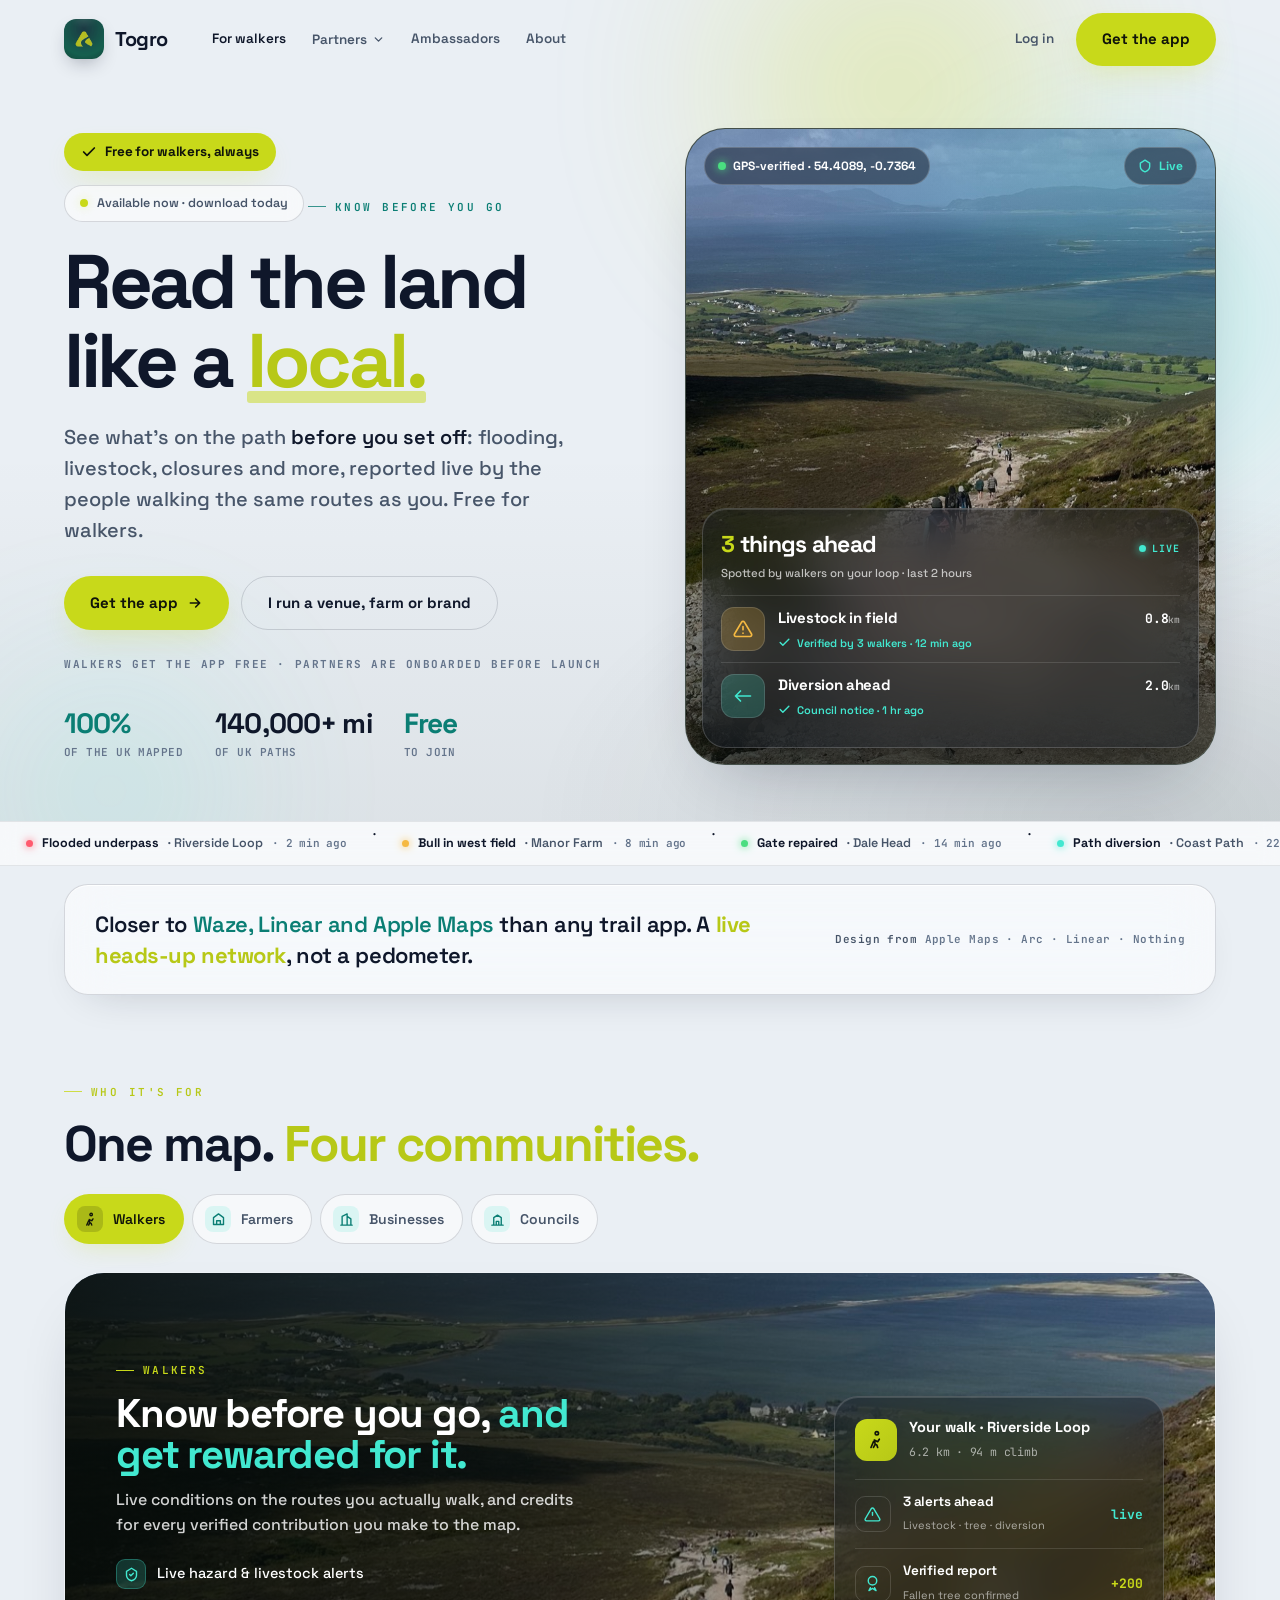
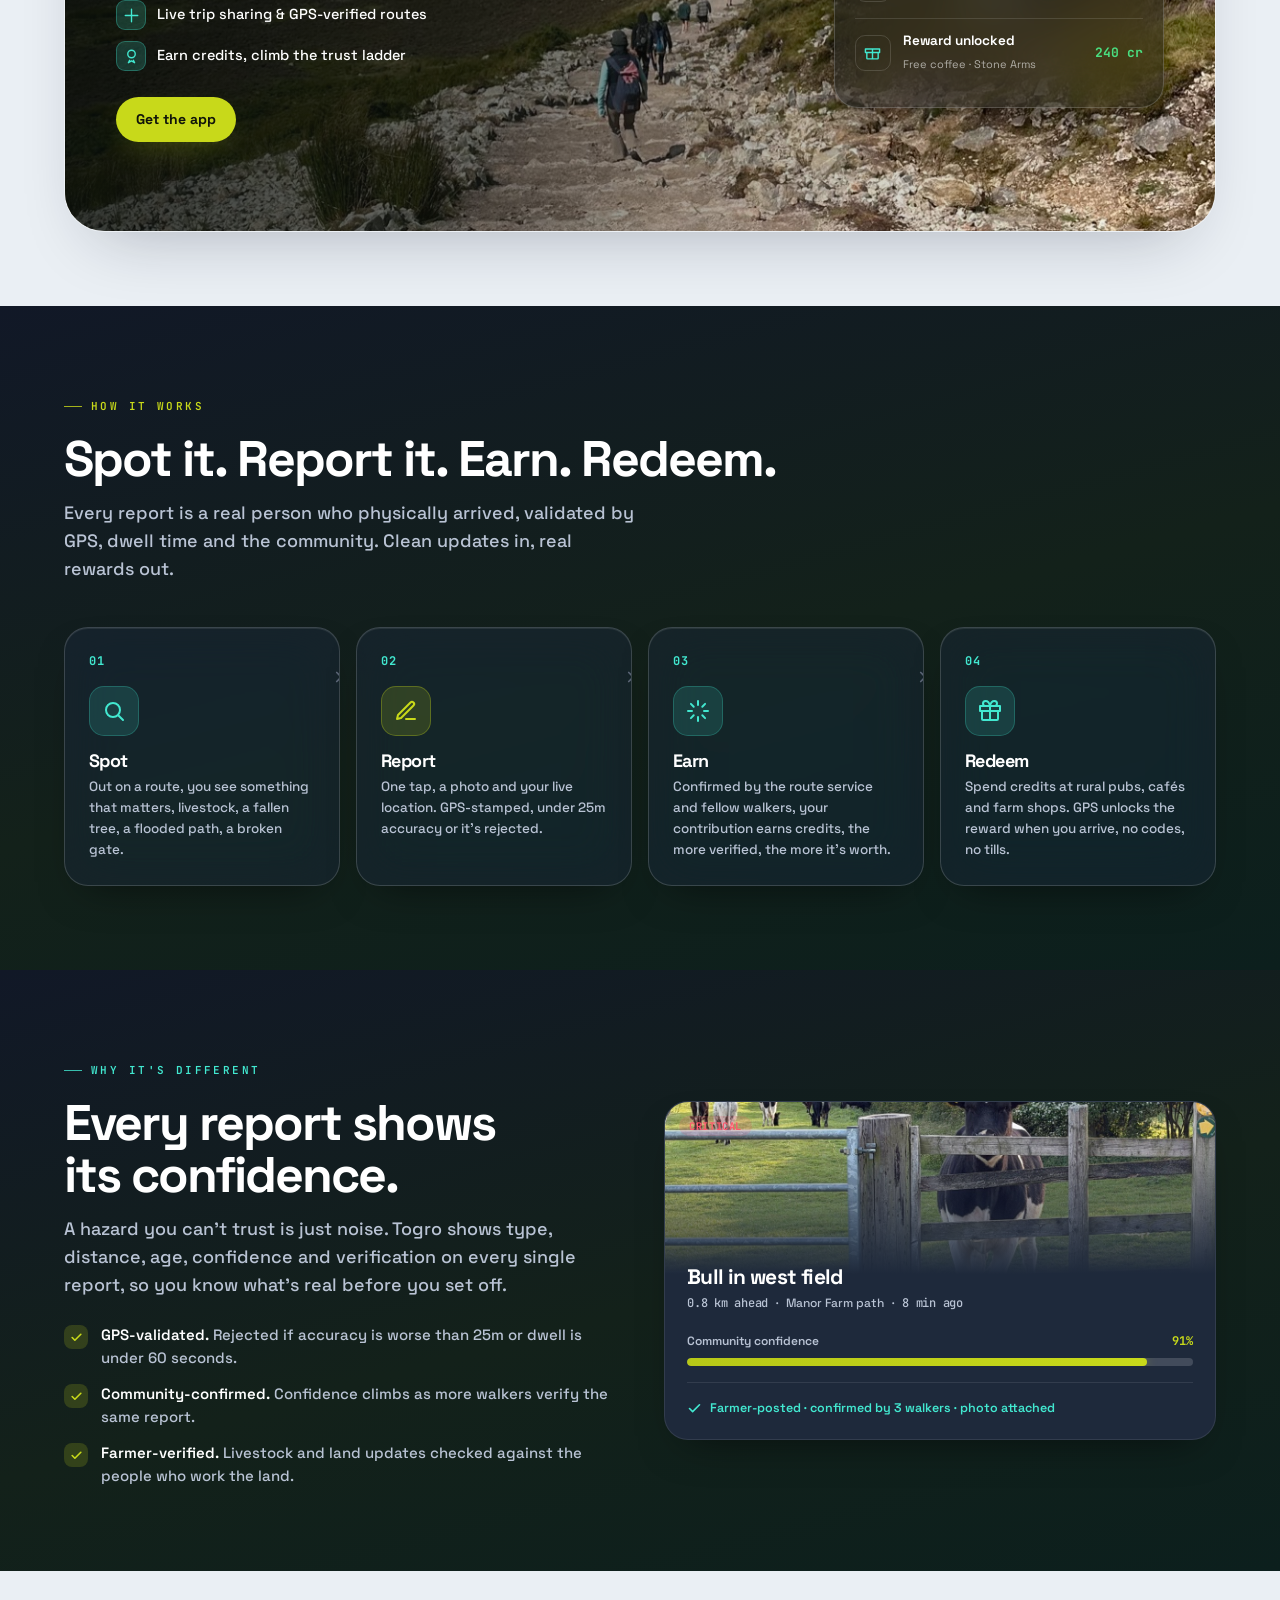
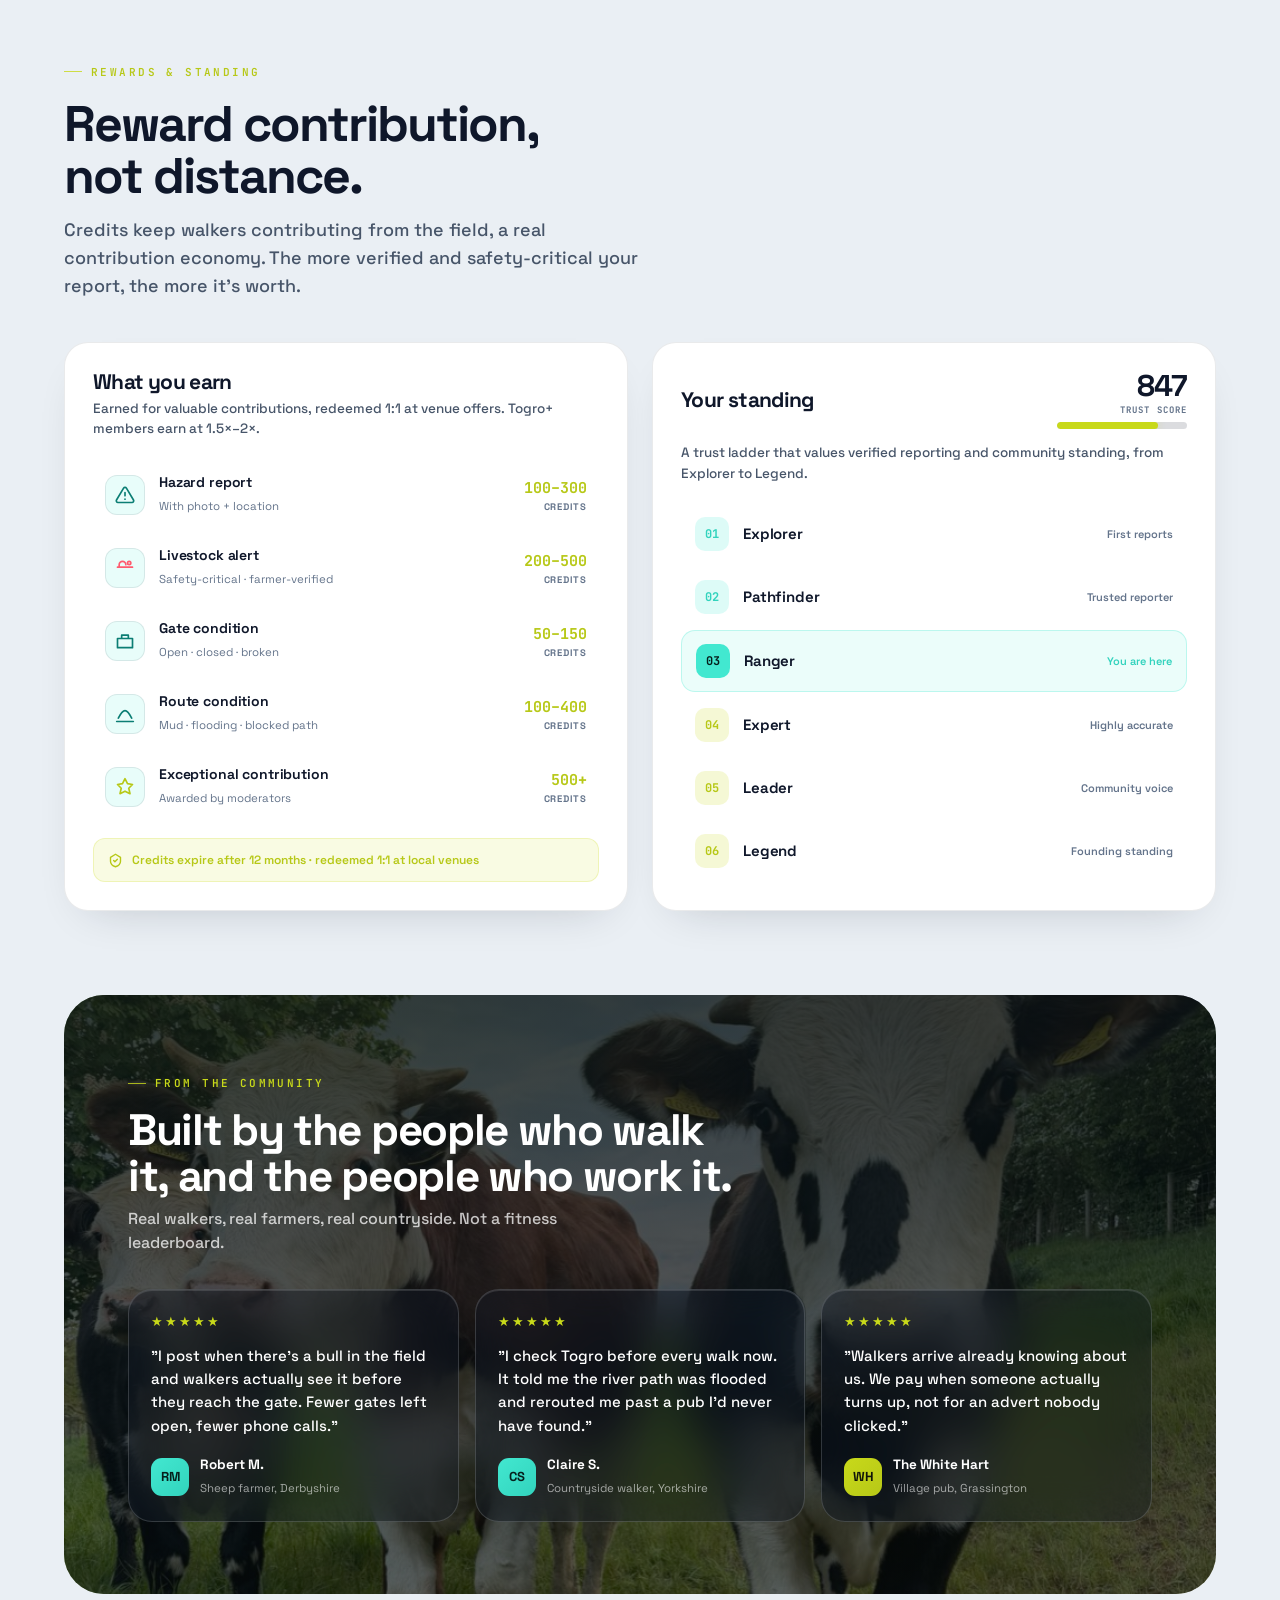
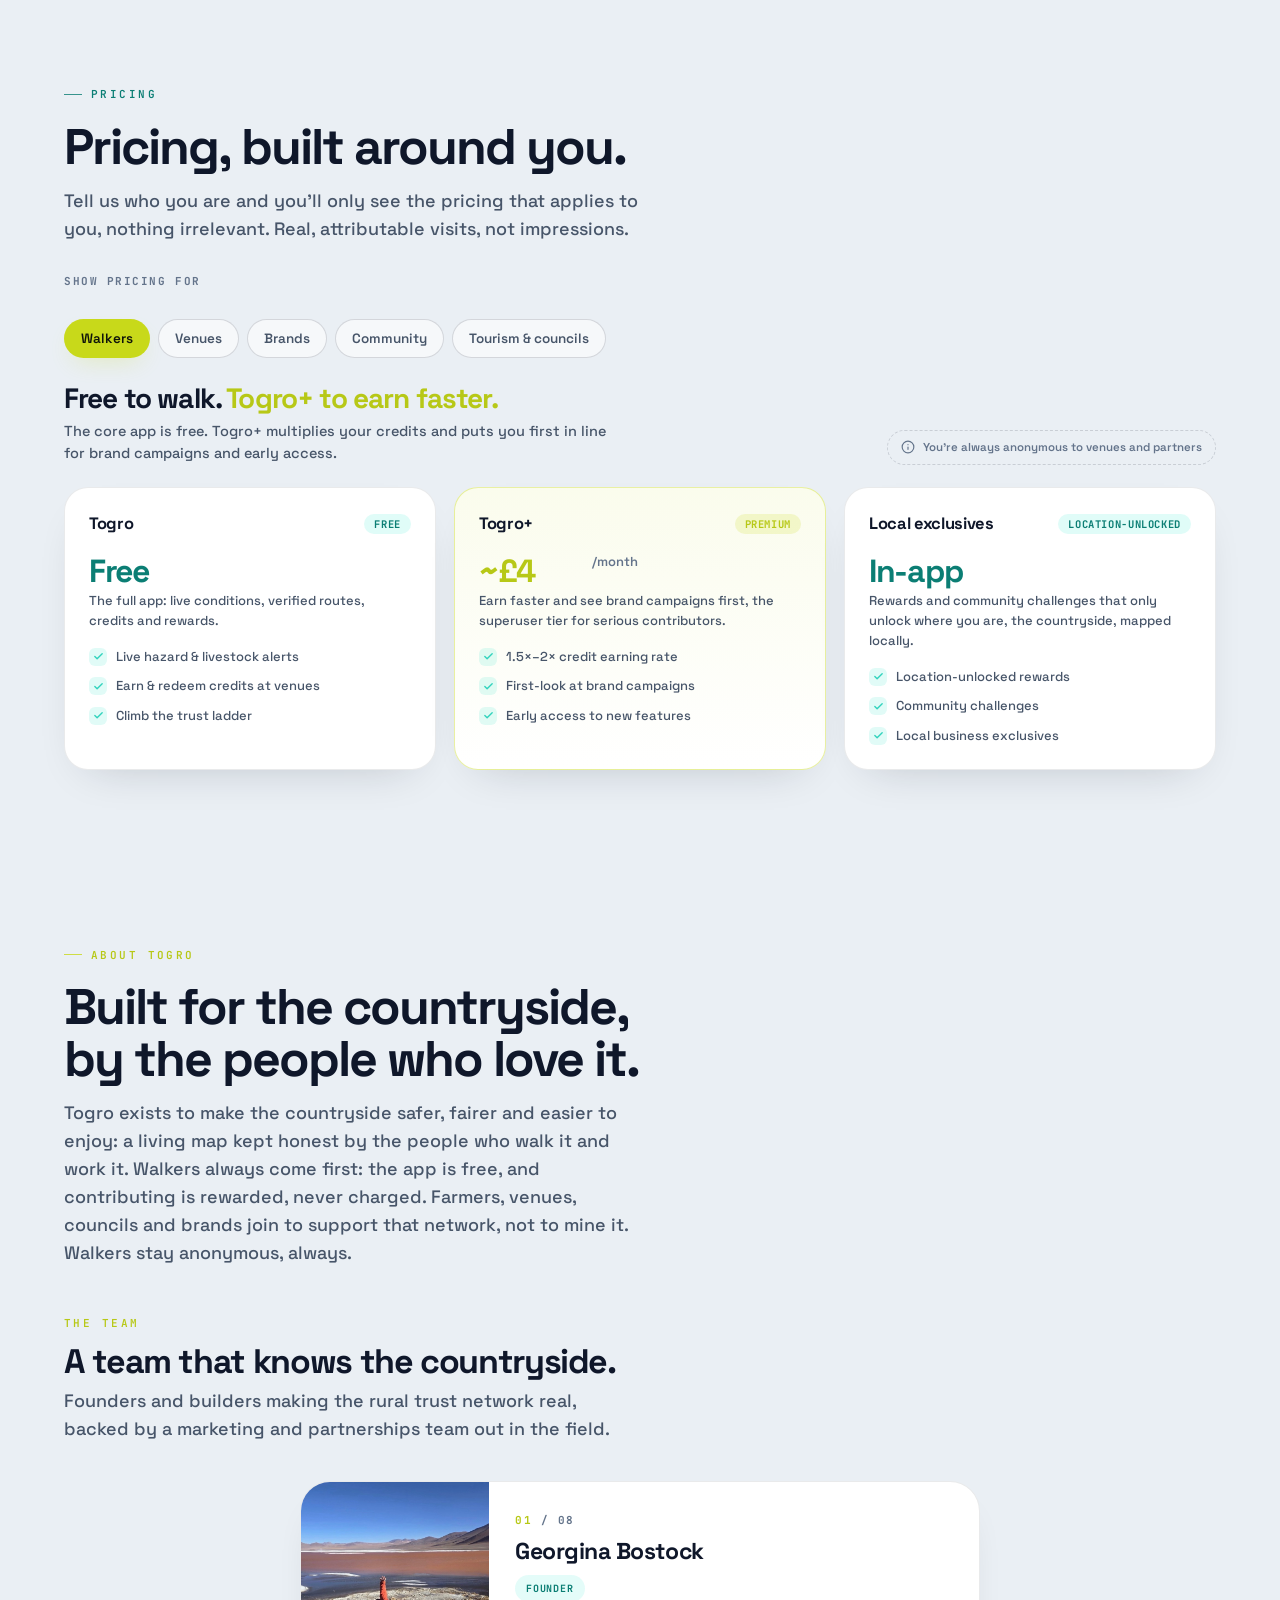
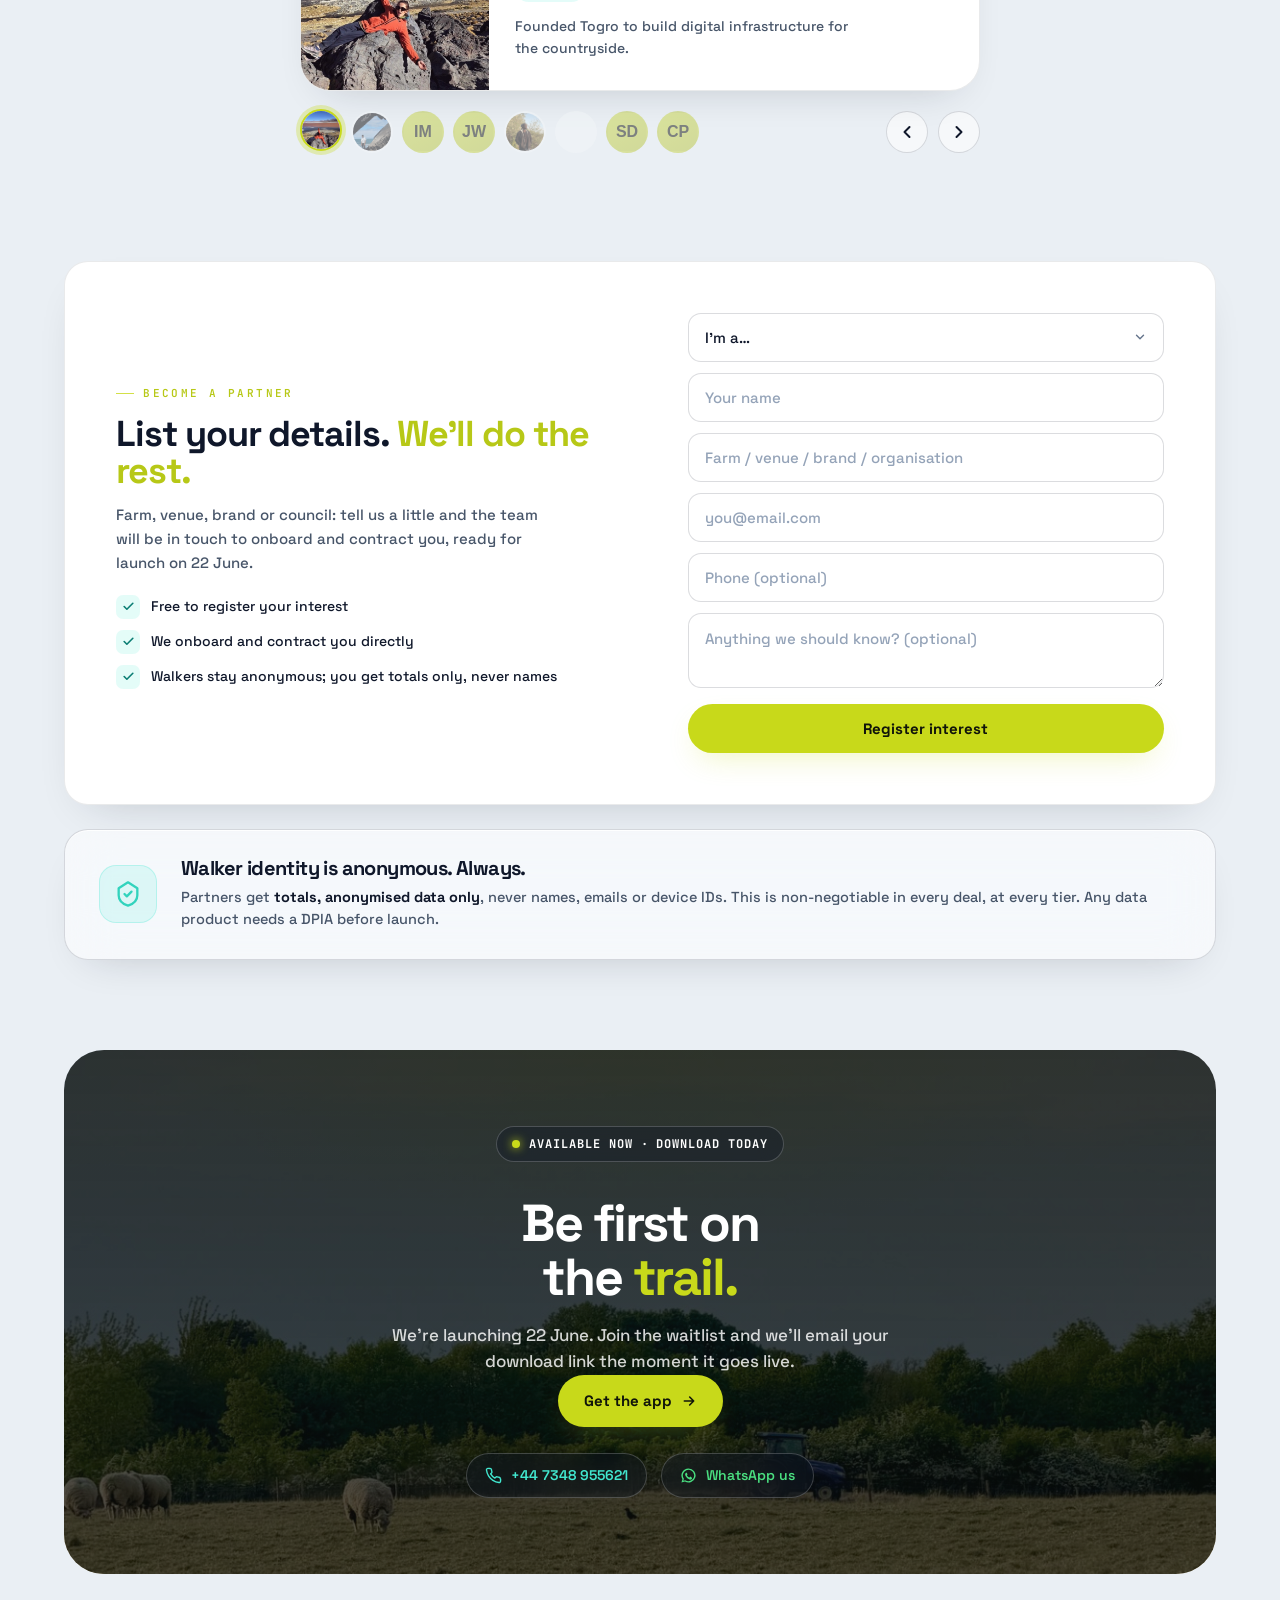
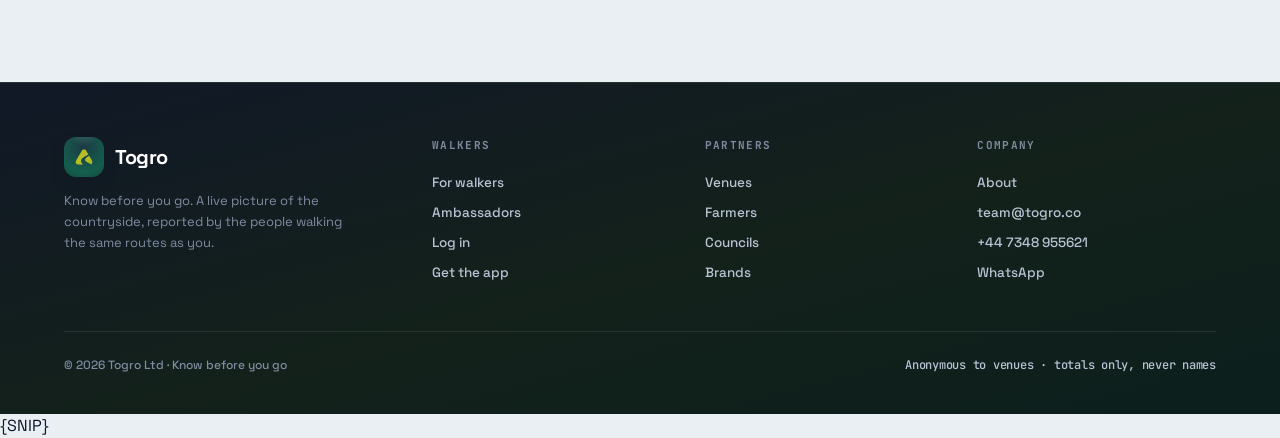
==== index.html @ c0f95052 "Fix homepage 'Your standing' ladder overflow (scope .ladder grid to .biz-sec); align trust ladder na" ====
<!DOCTYPE html>
<html lang="en" data-mode="light">
<head>
<meta charset="UTF-8">
<meta name="viewport" content="width=device-width, initial-scale=1">
<title>Togro · Know before you go</title>
<meta name="description" content="The live picture of the countryside. Live, verified, community-built reports of what's happening on the ground right now, mapped by the people who walk it.">
<link rel="icon" type="image/png" sizes="any" href="images/logo-badge.png">
<link rel="apple-touch-icon" href="images/logo-badge.png">
<meta name="theme-color" content="#111827">
<link rel="canonical" href="https://togro.co/">
<meta property="og:type" content="website">
<meta property="og:title" content="Togro · Know before you go">
<meta property="og:description" content="Live, verified, community-built reports of what's happening in the countryside right now. Mapped by the people who walk it.">
<meta property="og:url" content="https://togro.co/">
<meta property="og:image" content="https://cdn.jsdelivr.net/gh/teamtogro/togro-site-v3@main/images/logo-badge.png">
<meta name="twitter:card" content="summary">
<meta name="twitter:title" content="Togro · Know before you go">
<meta name="twitter:description" content="Live, verified, community-built reports of what's happening in the countryside right now.">
<meta name="twitter:image" content="https://cdn.jsdelivr.net/gh/teamtogro/togro-site-v3@main/images/logo-badge.png">
<link rel="preconnect" href="https://fonts.googleapis.com">
<link rel="preconnect" href="https://fonts.gstatic.com" crossorigin>
<link href="https://fonts.googleapis.com/css2?family=Space+Grotesk:wght@400;500;600;700&family=JetBrains+Mono:wght@500;600;700&display=swap" rel="stylesheet">
<link rel="stylesheet" href="styles.css">
</head>
<body>

<!-- ════════════════ NAV ════════════════ -->
<header class="nav" id="nav">
  <div class="nav-inner">
    <a href="#top" class="brand">
      <span class="mk"><img src="images/logo-badge.png" alt="Togro logo"></span>
      Togro
    </a>
    <nav class="nav-links"><a href="/" style="color:var(--text-1)">For walkers</a><div class="nav-drop"><button type="button" class="nav-droptrig">Partners <svg width="13" height="13" viewBox="0 0 24 24" fill="none" stroke="currentColor" stroke-width="2.4" stroke-linecap="round" stroke-linejoin="round"><path d="M6 9l6 6 6-6"/></svg></button><div class="nav-menu"><a href="business">Venues</a><a href="farmers">Farmers</a><a href="councils">Councils</a><a href="brands">Brands</a></div></div><a href="ambassadors">Ambassadors</a><a href="about">About</a></nav>
    <div class="nav-actions">
      <a href="https://app.togro.co/login" class="nav-login">Log in</a>
      <a href="#cta" class="btn btn-lime btn-lg wl-cta">Join the waitlist</a>
      <button class="burger" id="burger" aria-label="Menu"><svg width="22" height="22" viewBox="0 0 24 24" fill="none" stroke="currentColor" stroke-width="2.2" stroke-linecap="round"><path d="M4 7h16M4 12h16M4 17h16"/></svg></button>
    </div>
  </div>
</header>
<nav class="mobile-menu glass" id="mobileMenu"><a href="/" style="color:var(--text-1)">For walkers</a><a href="business">Venues</a><a href="farmers">Farmers</a><a href="councils">Councils</a><a href="brands">Brands</a><a href="ambassadors">Ambassadors</a><a href="about">About</a><a href="https://app.togro.co/login">Log in</a><a href="#cta" class="btn btn-lime btn-md wl-cta">Join the waitlist</a></nav>
<span id="top"></span>

<!-- ════════════════ HERO ════════════════ -->
<section class="hero">
  <div class="mesh"><i class="a"></i><i class="b"></i><i class="c"></i></div>
  <div class="cursor-glow" id="cursorGlow"></div>
  <div class="wrap">
    <div class="hero-grid">
      <div class="hero-copy">
        <div class="free-pill"><svg viewBox="0 0 24 24" fill="none" stroke="currentColor" stroke-width="2.6" stroke-linecap="round" stroke-linejoin="round"><path d="M20 6 9 17l-5-5"/></svg>Free for walkers, always</div>
        <div class="launch-pill"><span class="dot"></span><span>Launching in <b id="cdHero">8</b> days · 22 June</span></div>
        <span class="eyebrow">Know before you go</span>
        <h1>Read the land like a <em>local.</em></h1>
        <p class="lede">See what's on the path <b>before you set off</b>: flooding, livestock, closures and more, reported live by the people walking the same routes as you. Free for walkers.</p>
        <div class="hero-cta">
          <a href="#cta" class="btn btn-lime btn-lg wl-cta">Join the waitlist
            <svg width="16" height="16" viewBox="0 0 24 24" fill="none" stroke="currentColor" stroke-width="2.4" stroke-linecap="round" stroke-linejoin="round"><path d="M5 12h14M13 6l6 6-6 6"/></svg></a>
          <a href="#communities" class="btn btn-ghost btn-lg">I run a venue, farm or brand</a>
        </div>
        <div class="hero-aud">
          <span class="lbl">Walkers get the app free · partners are onboarded before launch</span>
        </div>
        <div class="hero-meta">
          <div class="m"><b class="teal" data-count="100" data-suffix="%">0</b><span>of the UK mapped</span></div>
          <div class="m"><b data-count="140000" data-suffix="+ mi">0</b><span>of UK paths</span></div>
          <div class="m"><b class="teal">Free</b><span>to join</span></div>
        </div>
      </div>
      <div class="hero-device">
        <div class="device">
          <img class="photo" src="images/walkers.jpg" alt="Walkers on a countryside route">
          <div class="scrim"></div><div class="scrim2"></div>
          <div class="float-badge b1"><span class="dot"></span>GPS-verified · 54.4089, -0.7364</div>
          <div class="float-badge b2"><svg width="14" height="14" viewBox="0 0 24 24" fill="none" stroke="currentColor" stroke-width="2.4" stroke-linecap="round" stroke-linejoin="round"><path d="M12 2 4 7v6c0 5 3.5 7.5 8 9 4.5-1.5 8-4 8-9V7Z"/></svg>Live</div>
          <div class="live-card">
            <div class="lc-head"><div class="big"><em>3</em> things ahead</div><span class="live-dot">LIVE</span></div>
            <div class="lc-cap">Spotted by walkers on your loop · last 2 hours</div>
            <div class="vrep">
              <div class="vic warn"><svg width="20" height="20" viewBox="0 0 24 24" fill="none" stroke="currentColor" stroke-width="2" stroke-linecap="round" stroke-linejoin="round"><path d="M10.3 3.8 1.8 18a2 2 0 0 0 1.7 3h17a2 2 0 0 0 1.7-3L13.7 3.8a2 2 0 0 0-3.4 0Z"/><path d="M12 9v4m0 4h.01"/></svg></div>
              <div class="vbody"><div class="vtop"><span class="vtype">Livestock in field</span><span class="vdist mono">0.8<small>km</small></span></div>
                <div class="vverify"><svg width="13" height="13" viewBox="0 0 24 24" fill="none" stroke="currentColor" stroke-width="2.6" stroke-linecap="round" stroke-linejoin="round"><path d="M20 6 9 17l-5-5"/></svg>Verified by 3 walkers · 12 min ago</div></div>
            </div>
            <div class="vrep">
              <div class="vic info"><svg width="20" height="20" viewBox="0 0 24 24" fill="none" stroke="currentColor" stroke-width="2" stroke-linecap="round" stroke-linejoin="round"><path d="M9 18 3 12l6-6M21 12H3"/></svg></div>
              <div class="vbody"><div class="vtop"><span class="vtype">Diversion ahead</span><span class="vdist mono">2.0<small>km</small></span></div>
                <div class="vverify"><svg width="13" height="13" viewBox="0 0 24 24" fill="none" stroke="currentColor" stroke-width="2.6" stroke-linecap="round" stroke-linejoin="round"><path d="M20 6 9 17l-5-5"/></svg>Council notice · 1 hr ago</div></div>
            </div>
          </div>
        </div>
      </div>
    </div>
  </div>
</section>

<!-- ════════════════ LIVE TICKER ════════════════ -->
<div class="ticker">
  <div class="ticker-track" id="tickerTrack">
    <span class="tick crit"><span class="dot"></span><b>Flooded underpass</b> · Riverside Loop <span class="mono">· 2 min ago</span></span><span class="sep">·</span>
    <span class="tick warn"><span class="dot"></span><b>Bull in west field</b> · Manor Farm <span class="mono">· 8 min ago</span></span><span class="sep">·</span>
    <span class="tick succ"><span class="dot"></span><b>Gate repaired</b> · Dale Head <span class="mono">· 14 min ago</span></span><span class="sep">·</span>
    <span class="tick info"><span class="dot"></span><b>Path diversion</b> · Coast Path <span class="mono">· 22 min ago</span></span><span class="sep">·</span>
    <span class="tick warn"><span class="dot"></span><b>Fallen tree</b> · Beck Wood <span class="mono">· 31 min ago</span></span><span class="sep">·</span>
    <span class="tick succ"><span class="dot"></span><b>Free coffee unlocked</b> · The Stone Arms <span class="mono">· 38 min ago</span></span><span class="sep">·</span>
  </div>
</div>

<!-- ════════════════ POSITIONING ════════════════ -->
<section class="position">
  <div class="wrap">
    <div class="glass pos-card reveal">
      <div class="pos-line">Closer to <em>Waze, Linear and Apple Maps</em> than any trail app. A <b>live heads-up network</b>, not a pedometer.</div>
      <div class="pos-refs"><span>Design from</span> Apple Maps · Arc · Linear · Nothing</div>
    </div>
  </div>
</section>

<!-- ════════════════ 4-COMMUNITY SWITCHER ════════════════ -->
<section class="communities" id="communities">
  <div class="wrap">
    <div class="comm-head reveal">
      <div>
        <span class="eyebrow lime">Who it's for</span>
        <h2 class="section-title" style="margin-bottom:0">One map. <em>Four communities.</em></h2>
      </div>
      <div class="comm-tabs" id="commTabs">
        <button class="ctab on" data-c="walkers"><span class="ci"><svg width="15" height="15" viewBox="0 0 24 24" fill="none" stroke="currentColor" stroke-width="2.2" stroke-linecap="round" stroke-linejoin="round"><circle cx="13" cy="4" r="2"/><path d="m9 21 2-4 2 1 1 3M11 17l-1-5 4 2 2-3M6 21l3-7"/></svg></span>Walkers</button>
        <button class="ctab" data-c="farmers"><span class="ci"><svg width="15" height="15" viewBox="0 0 24 24" fill="none" stroke="currentColor" stroke-width="2.2" stroke-linecap="round" stroke-linejoin="round"><path d="M12 3 4 9v11h16V9zM9 20v-6h6v6"/></svg></span>Farmers</button>
        <button class="ctab" data-c="business"><span class="ci"><svg width="15" height="15" viewBox="0 0 24 24" fill="none" stroke="currentColor" stroke-width="2.2" stroke-linecap="round" stroke-linejoin="round"><path d="M3 21h18M5 21V7l8-4v18M19 21V11l-6-4"/></svg></span>Businesses</button>
        <button class="ctab" data-c="councils"><span class="ci"><svg width="15" height="15" viewBox="0 0 24 24" fill="none" stroke="currentColor" stroke-width="2.2" stroke-linecap="round" stroke-linejoin="round"><path d="M3 21h18M6 21V9l6-4 6 4v12M10 21v-6h4v6"/></svg></span>Councils</button>
      </div>
    </div>

    <div class="comm-stage reveal">
      <!-- WALKERS -->
      <div class="comm-slide on" data-s="walkers">
        <img loading="lazy" decoding="async" class="bg" src="images/walkers.jpg" alt="Walkers in the countryside">
        <div class="scrim"></div>
        <div class="comm-inner">
          <div class="comm-text">
            <div class="ce">Walkers</div>
            <h3>Know before you go, <em>and get rewarded for it.</em></h3>
            <p>Live conditions on the routes you actually walk, and credits for every verified contribution you make to the map.</p>
            <ul class="comm-feat">
              <li><span class="pi"><svg width="15" height="15" viewBox="0 0 24 24" fill="none" stroke="currentColor" stroke-width="2.2" stroke-linecap="round" stroke-linejoin="round"><path d="M12 2 4 7v6c0 5 3.5 7.5 8 9 4.5-1.5 8-4 8-9V7Z"/><path d="m9 12 2 2 4-4"/></svg></span>Live hazard &amp; livestock alerts</li>
              <li><span class="pi"><svg width="15" height="15" viewBox="0 0 24 24" fill="none" stroke="currentColor" stroke-width="2.2" stroke-linecap="round" stroke-linejoin="round"><path d="M12 2v20M2 12h20"/></svg></span>Live trip sharing &amp; GPS-verified routes</li>
              <li><span class="pi"><svg width="15" height="15" viewBox="0 0 24 24" fill="none" stroke="currentColor" stroke-width="2.2" stroke-linecap="round" stroke-linejoin="round"><circle cx="12" cy="8" r="6"/><path d="M9 18l-2 4 5-3 5 3-2-4"/></svg></span>Earn credits, climb the trust ladder</li>
            </ul>
            <div class="comm-cta"><a href="#cta" class="btn btn-lime btn-md wl-cta">Join the waitlist</a></div>
          </div>
          <div class="comm-mock">
            <div class="mh"><div class="mic"><svg width="20" height="20" viewBox="0 0 24 24" fill="none" stroke="currentColor" stroke-width="2" stroke-linecap="round" stroke-linejoin="round"><circle cx="13" cy="4" r="2"/><path d="m9 21 2-4 2 1 1 3M11 17l-1-5 4 2 2-3M6 21l3-7"/></svg></div><div><b>Your walk · Riverside Loop</b><span class="mono">6.2 km · 94 m climb</span></div></div>
            <div class="mrow"><div class="mi"><svg width="17" height="17" viewBox="0 0 24 24" fill="none" stroke="currentColor" stroke-width="2" stroke-linecap="round" stroke-linejoin="round"><path d="M10.3 3.8 1.8 18a2 2 0 0 0 1.7 3h17a2 2 0 0 0 1.7-3L13.7 3.8a2 2 0 0 0-3.4 0Z"/><path d="M12 9v4"/></svg></div><div class="mb"><b>3 alerts ahead</b><span>Livestock · tree · diversion</span></div><span class="mv teal">live</span></div>
            <div class="mrow"><div class="mi"><svg width="17" height="17" viewBox="0 0 24 24" fill="none" stroke="currentColor" stroke-width="2" stroke-linecap="round" stroke-linejoin="round"><circle cx="12" cy="8" r="6"/><path d="M9 18l-2 4 5-3 5 3-2-4"/></svg></div><div class="mb"><b>Verified report</b><span>Fallen tree confirmed</span></div><span class="mv lime">+200</span></div>
            <div class="mrow"><div class="mi"><svg width="17" height="17" viewBox="0 0 24 24" fill="none" stroke="currentColor" stroke-width="2" stroke-linecap="round" stroke-linejoin="round"><path d="M20 12v8a1 1 0 0 1-1 1H5a1 1 0 0 1-1-1v-8M2 7h20v5H2zM12 21V7"/></svg></div><div class="mb"><b>Reward unlocked</b><span>Free coffee · Stone Arms</span></div><span class="mv succ">240 cr</span></div>
          </div>
        </div>
      </div>
      <!-- FARMERS -->
      <div class="comm-slide" data-s="farmers">
        <img loading="lazy" decoding="async" class="bg" src="images/farmers.jpg" alt="Farmer on the land">
        <div class="scrim"></div>
        <div class="comm-inner">
          <div class="comm-text">
            <div class="ce">Farmers &amp; landowners</div>
            <h3>Less friction at the gate. <em>Safer routes across your land.</em></h3>
            <p>Push live land-condition updates so walkers arrive informed. Farmers never pay and are never paid cash, recognition is through credits and the stewardship programme.</p>
            <ul class="comm-feat">
              <li><span class="pi"><svg width="15" height="15" viewBox="0 0 24 24" fill="none" stroke="currentColor" stroke-width="2.2" stroke-linecap="round" stroke-linejoin="round"><path d="M10.3 3.8 1.8 18a2 2 0 0 0 1.7 3h17a2 2 0 0 0 1.7-3L13.7 3.8a2 2 0 0 0-3.4 0Z"/><path d="M12 9v4"/></svg></span>Post livestock &amp; gate advisories in seconds</li>
              <li><span class="pi"><svg width="15" height="15" viewBox="0 0 24 24" fill="none" stroke="currentColor" stroke-width="2.2" stroke-linecap="round" stroke-linejoin="round"><path d="M14 2H6a2 2 0 0 0-2 2v16a2 2 0 0 0 2 2h12a2 2 0 0 0 2-2V8z"/><path d="M14 2v6h6"/></svg></span>Incident audit logs &amp; right-of-way clarity</li>
              <li><span class="pi"><svg width="15" height="15" viewBox="0 0 24 24" fill="none" stroke="currentColor" stroke-width="2.2" stroke-linecap="round" stroke-linejoin="round"><circle cx="12" cy="8" r="6"/><path d="M9 18l-2 4 5-3 5 3-2-4"/></svg></span>Rural-stewardship recognition, not invoices</li>
            </ul>
            <div class="comm-cta"><a href="#partner-signup" data-partner="Farmer / landowner" class="btn btn-teal btn-md">Onboard your land</a></div>
          </div>
          <div class="comm-mock">
            <div class="mh"><div class="mic"><svg width="20" height="20" viewBox="0 0 24 24" fill="none" stroke="currentColor" stroke-width="2" stroke-linecap="round" stroke-linejoin="round"><path d="M12 3 4 9v11h16V9zM9 20v-6h6v6"/></svg></div><div><b>Manor Farm · land status</b><span class="mono">3 permissive paths</span></div></div>
            <div class="mrow"><div class="mi" style="color:var(--warn)"><svg width="17" height="17" viewBox="0 0 24 24" fill="none" stroke="currentColor" stroke-width="2" stroke-linecap="round" stroke-linejoin="round"><path d="M10.3 3.8 1.8 18a2 2 0 0 0 1.7 3h17a2 2 0 0 0 1.7-3L13.7 3.8a2 2 0 0 0-3.4 0Z"/><path d="M12 9v4"/></svg></div><div class="mb"><b>Bull in west field</b><span>Posted by you · live</span></div><span class="mv warn">active</span></div>
            <div class="mrow"><div class="mi" style="color:var(--succ)"><svg width="17" height="17" viewBox="0 0 24 24" fill="none" stroke="currentColor" stroke-width="2.4" stroke-linecap="round" stroke-linejoin="round"><path d="M20 6 9 17l-5-5"/></svg></div><div class="mb"><b>Gate repaired</b><span>22 walkers notified today</span></div><span class="mv succ">resolved</span></div>
            <div class="mrow"><div class="mi"><svg width="17" height="17" viewBox="0 0 24 24" fill="none" stroke="currentColor" stroke-width="2" stroke-linecap="round" stroke-linejoin="round"><path d="M12 2 4 7v6c0 5 3.5 7.5 8 9 4.5-1.5 8-4 8-9V7Z"/></svg></div><div class="mb"><b>Stewardship standing</b><span>Top 5% locally</span></div><span class="mv teal">Guardian</span></div>
          </div>
        </div>
      </div>
      <!-- BUSINESSES -->
      <div class="comm-slide" data-s="business">
        <img loading="lazy" decoding="async" class="bg" src="images/businesses.jpg" alt="Rural pub">
        <div class="scrim"></div>
        <div class="comm-inner">
          <div class="comm-text">
            <div class="ce">Pubs, cafés &amp; farm shops</div>
            <h3>Verified rural footfall. <em>Pay only when they arrive.</em></h3>
            <p>List a reward and walkers passing nearby unlock it on arrival, validated by GPS and dwell time. A flat per-redemption fee, never a cut of the bill.</p>
            <ul class="comm-feat">
              <li><span class="pi"><svg width="15" height="15" viewBox="0 0 24 24" fill="none" stroke="currentColor" stroke-width="2.2" stroke-linecap="round" stroke-linejoin="round"><path d="M20 10c0 6-8 12-8 12s-8-6-8-12a8 8 0 0 1 16 0Z"/><circle cx="12" cy="10" r="3"/></svg></span>Geofence, QR or voucher, works in poor signal</li>
              <li><span class="pi"><svg width="15" height="15" viewBox="0 0 24 24" fill="none" stroke="currentColor" stroke-width="2.2" stroke-linecap="round" stroke-linejoin="round"><path d="M3 3v18h18M7 14l4-4 3 3 5-6"/></svg></span>Near-live footfall dashboard</li>
              <li><span class="pi"><svg width="15" height="15" viewBox="0 0 24 24" fill="none" stroke="currentColor" stroke-width="2.2" stroke-linecap="round" stroke-linejoin="round"><path d="M9.5 2A1.5 1.5 0 0 0 8 3.5V4H6a2 2 0 0 0-2 2v3a3 3 0 0 0 3 3M8 4h8M12 17v3M8 22h8"/></svg></span>AI sets the right reward in one tap</li>
            </ul>
            <div class="comm-cta"><a href="#partner-signup" data-partner="Venue / business" class="btn btn-teal btn-md">List your venue</a></div>
          </div>
          <div class="comm-mock">
            <div class="mh"><div class="mic"><svg width="20" height="20" viewBox="0 0 24 24" fill="none" stroke="currentColor" stroke-width="2" stroke-linecap="round" stroke-linejoin="round"><path d="M3 21h18M5 21V7l8-4v18M19 21V11l-6-4"/></svg></div><div><b>The Stone Arms · dashboard</b><span class="mono">Tier A · per-redemption</span></div></div>
            <div class="mrow"><div class="mi"><svg width="17" height="17" viewBox="0 0 24 24" fill="none" stroke="currentColor" stroke-width="2" stroke-linecap="round" stroke-linejoin="round"><path d="M20 12v8a1 1 0 0 1-1 1H5a1 1 0 0 1-1-1v-8M2 7h20v5H2zM12 21V7"/></svg></div><div class="mb"><b>Free coffee</b><span>Live · geofence 50m</span></div><span class="mv teal">live</span></div>
            <div class="mrow"><div class="mi" style="color:var(--succ)"><svg width="17" height="17" viewBox="0 0 24 24" fill="none" stroke="currentColor" stroke-width="2.4" stroke-linecap="round" stroke-linejoin="round"><path d="M20 6 9 17l-5-5"/></svg></div><div class="mb"><b>Walker arrived</b><span>GPS-verified · 2 min dwell</span></div><span class="mv succ">+1 visit</span></div>
            <div class="mrow"><div class="mi"><svg width="17" height="17" viewBox="0 0 24 24" fill="none" stroke="currentColor" stroke-width="2" stroke-linecap="round" stroke-linejoin="round"><path d="M2 12h20M12 2a15 15 0 0 1 0 20M12 2a15 15 0 0 0 0 20"/></svg></div><div class="mb"><b>This week</b><span>38 verified arrivals</span></div><span class="mv lime">£19.00</span></div>
          </div>
        </div>
      </div>
      <!-- COUNCILS -->
      <div class="comm-slide" data-s="councils">
        <img loading="lazy" decoding="async" class="bg" src="images/councils.jpg" alt="National park landscape">
        <div class="scrim"></div>
        <div class="comm-inner">
          <div class="comm-text">
            <div class="ce">Councils, tourism &amp; national parks</div>
            <h3>Path-path-condition updates. <em>Spreading visitors out that works.</em></h3>
            <p>Rights-of-way overlays, live hazard data and the tools to pull walkers toward under-visited villages, away from the the busy spots and into the businesses that need them.</p>
            <ul class="comm-feat">
              <li><span class="pi"><svg width="15" height="15" viewBox="0 0 24 24" fill="none" stroke="currentColor" stroke-width="2.2" stroke-linecap="round" stroke-linejoin="round"><path d="m9 18-6-3V4l6 3 6-3 6 3v11l-6 3-6-3ZM9 7v11M15 4v11"/></svg></span>Rights-of-way overlays &amp; path-condition data</li>
              <li><span class="pi"><svg width="15" height="15" viewBox="0 0 24 24" fill="none" stroke="currentColor" stroke-width="2.2" stroke-linecap="round" stroke-linejoin="round"><path d="M12 2v20M17 5H9.5a3.5 3.5 0 0 0 0 7h5a3.5 3.5 0 0 1 0 7H6"/></svg></span>Seasonal destination campaigns with rewards</li>
              <li><span class="pi"><svg width="15" height="15" viewBox="0 0 24 24" fill="none" stroke="currentColor" stroke-width="2.2" stroke-linecap="round" stroke-linejoin="round"><path d="M12 2 4 7v6c0 5 3.5 7.5 8 9 4.5-1.5 8-4 8-9V7Z"/></svg></span>Anonymised, totals, never names, never walker PII</li>
            </ul>
            <div class="comm-cta"><a href="#partner-signup" data-partner="Council / tourism" class="btn btn-teal btn-md">Talk to us</a></div>
          </div>
          <div class="comm-mock">
            <div class="mh"><div class="mic"><svg width="20" height="20" viewBox="0 0 24 24" fill="none" stroke="currentColor" stroke-width="2" stroke-linecap="round" stroke-linejoin="round"><path d="M3 21h18M6 21V9l6-4 6 4v12M10 21v-6h4v6"/></svg></div><div><b>County RoW · overview</b><span class="mono">North York Moors</span></div></div>
            <div class="mrow"><div class="mi"><svg width="17" height="17" viewBox="0 0 24 24" fill="none" stroke="currentColor" stroke-width="2" stroke-linecap="round" stroke-linejoin="round"><path d="m9 18-6-3V4l6 3 6-3 6 3v11l-6 3-6-3Z"/></svg></div><div class="mb"><b>14 path issues logged</b><span>This month · auto-triaged</span></div><span class="mv teal">live</span></div>
            <div class="mrow"><div class="mi" style="color:var(--succ)"><svg width="17" height="17" viewBox="0 0 24 24" fill="none" stroke="currentColor" stroke-width="2.4" stroke-linecap="round" stroke-linejoin="round"><path d="M20 6 9 17l-5-5"/></svg></div><div class="mb"><b>Spreading out campaign</b><span>+22% footfall · 3 villages</span></div><span class="mv succ">+22%</span></div>
            <div class="mrow"><div class="mi"><svg width="17" height="17" viewBox="0 0 24 24" fill="none" stroke="currentColor" stroke-width="2" stroke-linecap="round" stroke-linejoin="round"><path d="M12 2 4 7v6c0 5 3.5 7.5 8 9 4.5-1.5 8-4 8-9V7Z"/><path d="m9 12 2 2 4-4"/></svg></div><div class="mb"><b>Data privacy</b><span>Totals only · DPIA-ready</span></div><span class="mv teal">secure</span></div>
          </div>
        </div>
      </div>
    </div>
  </div>
</section>

<!-- ════════════════ HOW IT WORKS (dark band) ════════════════ -->
<section class="how invert" id="how">
  <div class="wrap">
    <span class="eyebrow lime">How it works</span>
    <h2 class="section-title reveal">Spot it. Report it. Earn. Redeem.</h2>
    <p class="section-sub reveal">Every report is a real person who physically arrived, validated by GPS, dwell time and the community. Clean updates in, real rewards out.</p>
    <div class="steps">
      <div class="step glass reveal"><div class="sn">01</div><div class="sic"><svg width="24" height="24" viewBox="0 0 24 24" fill="none" stroke="currentColor" stroke-width="2" stroke-linecap="round" stroke-linejoin="round"><circle cx="11" cy="11" r="7"/><path d="m21 21-4.3-4.3"/></svg></div><h3>Spot</h3><p>Out on a route, you see something that matters, livestock, a fallen tree, a flooded path, a broken gate.</p><svg class="sconn" width="18" height="18" viewBox="0 0 24 24" fill="none" stroke="currentColor" stroke-width="2.2" stroke-linecap="round"><path d="M9 6l6 6-6 6"/></svg></div>
      <div class="step glass reveal act"><div class="sn">02</div><div class="sic"><svg width="24" height="24" viewBox="0 0 24 24" fill="none" stroke="currentColor" stroke-width="2" stroke-linecap="round" stroke-linejoin="round"><path d="M12 20h9M16.5 3.5a2.1 2.1 0 0 1 3 3L7 19l-4 1 1-4Z"/></svg></div><h3>Report</h3><p>One tap, a photo and your live location. GPS-stamped, under 25m accuracy or it's rejected.</p><svg class="sconn" width="18" height="18" viewBox="0 0 24 24" fill="none" stroke="currentColor" stroke-width="2.2" stroke-linecap="round"><path d="M9 6l6 6-6 6"/></svg></div>
      <div class="step glass reveal"><div class="sn">03</div><div class="sic"><svg width="24" height="24" viewBox="0 0 24 24" fill="none" stroke="currentColor" stroke-width="2" stroke-linecap="round" stroke-linejoin="round"><path d="M12 2v4M12 18v4M4.9 4.9l2.8 2.8M16.3 16.3l2.8 2.8M2 12h4M18 12h4M4.9 19.1l2.8-2.8M16.3 7.7l2.8-2.8"/></svg></div><h3>Earn</h3><p>Confirmed by the route service and fellow walkers, your contribution earns credits, the more verified, the more it's worth.</p><svg class="sconn" width="18" height="18" viewBox="0 0 24 24" fill="none" stroke="currentColor" stroke-width="2.2" stroke-linecap="round"><path d="M9 6l6 6-6 6"/></svg></div>
      <div class="step glass reveal"><div class="sn">04</div><div class="sic"><svg width="24" height="24" viewBox="0 0 24 24" fill="none" stroke="currentColor" stroke-width="2" stroke-linecap="round" stroke-linejoin="round"><path d="M20 12v8a1 1 0 0 1-1 1H5a1 1 0 0 1-1-1v-8M2 7h20v5H2zM12 21V7M12 7H7.5a2.5 2.5 0 0 1 0-5C11 2 12 7 12 7zM12 7h4.5a2.5 2.5 0 0 0 0-5C13 2 12 7 12 7z"/></svg></div><h3>Redeem</h3><p>Spend credits at rural pubs, cafés and farm shops. GPS unlocks the reward when you arrive, no codes, no tills.</p></div>
    </div>
  </div>
</section>

<!-- ════════════════ DIFFERENTIATOR (dark band) ════════════════ -->
<section class="diff invert" id="hazards">
  <div class="wrap">
    <div class="diff-grid">
      <div class="reveal">
        <span class="eyebrow">Why it's different</span>
        <h2 class="section-title">Every report shows<br>its confidence.</h2>
        <p class="section-sub">A hazard you can't trust is just noise. Togro shows type, distance, age, confidence and verification on every single report, so you know what's real before you set off.</p>
        <ul class="diff-list">
          <li><span class="ck"><svg width="13" height="13" viewBox="0 0 24 24" fill="none" stroke="currentColor" stroke-width="3" stroke-linecap="round" stroke-linejoin="round"><path d="M20 6 9 17l-5-5"/></svg></span><span><b>GPS-validated.</b> Rejected if accuracy is worse than 25m or dwell is under 60 seconds.</span></li>
          <li><span class="ck"><svg width="13" height="13" viewBox="0 0 24 24" fill="none" stroke="currentColor" stroke-width="3" stroke-linecap="round" stroke-linejoin="round"><path d="M20 6 9 17l-5-5"/></svg></span><span><b>Community-confirmed.</b> Confidence climbs as more walkers verify the same report.</span></li>
          <li><span class="ck"><svg width="13" height="13" viewBox="0 0 24 24" fill="none" stroke="currentColor" stroke-width="3" stroke-linecap="round" stroke-linejoin="round"><path d="M20 6 9 17l-5-5"/></svg></span><span><b>Farmer-verified.</b> Livestock and land updates checked against the people who work the land.</span></li>
        </ul>
      </div>
      <div class="reveal">
        <div class="hcard solid" id="hazardCard">
          <div class="hphoto"><img loading="lazy" decoding="async" src="images/bull-gate.jpg" alt="Livestock by a gate"><div class="hsc"></div><span class="tag crit htag">Critical</span></div>
          <div class="hbody">
            <h3>Bull in west field</h3>
            <div class="hmeta"><span class="mono">0.8 km ahead</span> · <span>Manor Farm path</span> · <span class="mono">8 min ago</span></div>
            <div class="confwrap">
              <div class="confrow"><span>Community confidence</span><span class="pct" data-conf="91">0%</span></div>
              <div class="confbar"><i data-fill="91"></i></div>
            </div>
            <div class="verify-row"><svg width="15" height="15" viewBox="0 0 24 24" fill="none" stroke="currentColor" stroke-width="2.6" stroke-linecap="round" stroke-linejoin="round"><path d="M20 6 9 17l-5-5"/></svg>Farmer-posted · confirmed by 3 walkers · photo attached</div>
          </div>
        </div>
      </div>
    </div>
  </div>
</section>

<!-- ════════════════ REWARDS + TRUST ════════════════ -->
<section class="rewards" id="rewards">
  <div class="wrap">
    <span class="eyebrow lime">Rewards &amp; standing</span>
    <h2 class="section-title reveal">Reward contribution,<br>not distance.</h2>
    <p class="section-sub reveal">Credits keep walkers contributing from the field, a real contribution economy. The more verified and safety-critical your report, the more it's worth.</p>
    <div class="rw-grid">
      <div class="panel solid reveal">
        <div class="panel-h"><h3>What you earn</h3></div>
        <p class="ph-sub">Earned for valuable contributions, redeemed 1:1 at venue offers. Togro+ members earn at 1.5×–2×.</p>
        <div class="earn">
          <div class="erow"><div class="eic"><svg width="20" height="20" viewBox="0 0 24 24" fill="none" stroke="currentColor" stroke-width="2" stroke-linecap="round" stroke-linejoin="round"><path d="M10.3 3.8 1.8 18a2 2 0 0 0 1.7 3h17a2 2 0 0 0 1.7-3L13.7 3.8a2 2 0 0 0-3.4 0Z"/><path d="M12 9v4m0 4h.01"/></svg></div><div class="eb"><b>Hazard report</b><span>With photo + location</span></div><div class="ev"><span class="n">100–300</span><small>CREDITS</small></div></div>
          <div class="erow"><div class="eic" style="color:var(--crit)"><svg width="20" height="20" viewBox="0 0 24 24" fill="none" stroke="currentColor" stroke-width="2" stroke-linecap="round" stroke-linejoin="round"><path d="M3 11h18M5 11V8a4 4 0 0 1 8 0"/><circle cx="17" cy="6" r="2"/></svg></div><div class="eb"><b>Livestock alert</b><span>Safety-critical · farmer-verified</span></div><div class="ev"><span class="n">200–500</span><small>CREDITS</small></div></div>
          <div class="erow"><div class="eic"><svg width="20" height="20" viewBox="0 0 24 24" fill="none" stroke="currentColor" stroke-width="2" stroke-linecap="round" stroke-linejoin="round"><path d="M3 9h18M3 9v11h18V9M8 9V5h8v4"/></svg></div><div class="eb"><b>Gate condition</b><span>Open · closed · broken</span></div><div class="ev"><span class="n">50–150</span><small>CREDITS</small></div></div>
          <div class="erow"><div class="eic"><svg width="20" height="20" viewBox="0 0 24 24" fill="none" stroke="currentColor" stroke-width="2" stroke-linecap="round" stroke-linejoin="round"><path d="M4 17c3-6 5-9 8-9s5 3 8 9M2 21h20"/></svg></div><div class="eb"><b>Route condition</b><span>Mud · flooding · blocked path</span></div><div class="ev"><span class="n">100–400</span><small>CREDITS</small></div></div>
          <div class="erow"><div class="eic" style="color:var(--lime-lo)"><svg width="20" height="20" viewBox="0 0 24 24" fill="none" stroke="currentColor" stroke-width="2" stroke-linecap="round" stroke-linejoin="round"><path d="m12 2 3 6 6 1-4.5 4.5L18 20l-6-3-6 3 1.5-6.5L3 9l6-1Z"/></svg></div><div class="eb"><b>Exceptional contribution</b><span>Awarded by moderators</span></div><div class="ev"><span class="n">500+</span><small>CREDITS</small></div></div>
        </div>
        <div class="earn-note"><svg width="15" height="15" viewBox="0 0 24 24" fill="none" stroke="currentColor" stroke-width="2.2" stroke-linecap="round" stroke-linejoin="round"><path d="M12 2 4 7v6c0 5 3.5 7.5 8 9 4.5-1.5 8-4 8-9V7Z"/><path d="m9 12 2 2 4-4"/></svg>Credits expire after 12 months · redeemed 1:1 at local venues</div>
      </div>
      <div class="panel solid reveal">
        <div class="ladder-cap">
          <div class="panel-h"><h3>Your standing</h3></div>
          <div class="trust-badge"><div class="n">847</div><div class="l">TRUST SCORE</div><div class="tprog"><i></i></div></div>
        </div>
        <p class="ph-sub" style="margin-top:0">A trust ladder that values verified reporting and community standing, from Explorer to Legend.</p>
        <div class="ladder">
          <div class="rung teal"><div class="rn">01</div><b>Explorer</b><span class="rmeta">First reports</span></div>
          <div class="rung teal"><div class="rn">02</div><b>Pathfinder</b><span class="rmeta">Trusted reporter</span></div>
          <div class="rung teal cur"><div class="rn">03</div><b>Ranger</b><span class="rmeta">You are here</span></div>
          <div class="rung lime"><div class="rn">04</div><b>Expert</b><span class="rmeta">Highly accurate</span></div>
          <div class="rung lime"><div class="rn">05</div><b>Leader</b><span class="rmeta">Community voice</span></div>
          <div class="rung lime"><div class="rn">06</div><b>Legend</b><span class="rmeta">Founding standing</span></div>
        </div>
      </div>
    </div>
  </div>
</section>

<!-- ════════════════ TESTIMONIALS (farmer community) ════════════════ -->
<section class="voices">
  <div class="wrap">
    <div class="voices-band reveal">
      <img loading="lazy" decoding="async" class="vbg" src="images/cows.jpg" alt="Cattle in a field">
      <div class="vsc"></div>
      <div class="voices-inner">
        <span class="eyebrow">From the community</span>
        <h2>Built by the people who walk it, and the people who work it.</h2>
        <p class="vsub">Real walkers, real farmers, real countryside. Not a fitness leaderboard.</p>
        <div class="quotes">
          <div class="quote">
            <div class="stars">★★★★★</div>
            <p>"I post when there's a bull in the field and walkers actually see it before they reach the gate. Fewer gates left open, fewer phone calls."</p>
            <div class="qa"><div class="qav">RM</div><div><b>Robert M.</b><span>Sheep farmer, Derbyshire</span></div></div>
          </div>
          <div class="quote">
            <div class="stars">★★★★★</div>
            <p>"I check Togro before every walk now. It told me the river path was flooded and rerouted me past a pub I'd never have found."</p>
            <div class="qa"><div class="qav">CS</div><div><b>Claire S.</b><span>Countryside walker, Yorkshire</span></div></div>
          </div>
          <div class="quote">
            <div class="stars">★★★★★</div>
            <p>"Walkers arrive already knowing about us. We pay when someone actually turns up, not for an advert nobody clicked."</p>
            <div class="qa"><div class="qav" style="background:linear-gradient(135deg,var(--lime),var(--lime-lo));color:var(--ink-on-lime)">WH</div><div><b>The White Hart</b><span>Village pub, Grassington</span></div></div>
          </div>
        </div>
      </div>
    </div>
  </div>
</section>

<!-- ════════════════ PARTNERS / PRICING ════════════════ -->
<section class="partners" id="partners">
  <div class="wrap">
    <span class="eyebrow">Pricing</span>
    <h2 class="section-title reveal">Pricing, built around you.</h2>
    <p class="section-sub reveal">Tell us who you are and you'll only see the pricing that applies to you, nothing irrelevant. Real, attributable visits, not impressions.</p>
    <span class="pcat-lbl reveal">Show pricing for</span>
    <div class="pcat-tabs reveal">
      <button class="pcat on" data-cat="walkers">Walkers</button>
      <button class="pcat" data-cat="venues">Venues</button>
      <button class="pcat" data-cat="brands">Brands</button>
      <button class="pcat" data-cat="community">Community</button>
      <button class="pcat" data-cat="tourism">Tourism &amp; councils</button>
    </div>
    <div class="pcat-body">
      <!-- VENUES -->
      <div class="pcat-panel" data-cp="venues">
        <div class="cat-intro">
          <div><h3>Pubs, cafés &amp; <em>farm shops</em></h3><p>A flat per-redemption fee, never a cut of the bill, set automatically per venue. Add Pro analytics across your estate.</p></div>
          <span class="note-pill"><svg width="14" height="14" viewBox="0 0 24 24" fill="none" stroke="currentColor" stroke-width="2" stroke-linecap="round" stroke-linejoin="round"><circle cx="12" cy="12" r="10"/><path d="M12 16v-4M12 8h.01"/></svg>Card collected only after first verified redemption</span>
        </div>
        <div class="deal-grid">
          <div class="deal solid"><div class="dh"><h4>Per-redemption</h4><span class="tag teal">Pay per arrival</span></div><div class="price teal">£0.50<span class="per">–£2.00</span></div><p class="ddesc">Flat fee per verified redemption, Tier A £0.50, Tier B £1.00, Tier C £2.00, AI-set per venue.</p><ul><li><span class="ck"><svg width="11" height="11" viewBox="0 0 24 24" fill="none" stroke="currentColor" stroke-width="3" stroke-linecap="round" stroke-linejoin="round"><path d="M20 6 9 17l-5-5"/></svg></span>GPS / QR / voucher activation</li><li><span class="ck"><svg width="11" height="11" viewBox="0 0 24 24" fill="none" stroke="currentColor" stroke-width="3" stroke-linecap="round" stroke-linejoin="round"><path d="M20 6 9 17l-5-5"/></svg></span>Default £200/mo budget cap</li><li><span class="ck"><svg width="11" height="11" viewBox="0 0 24 24" fill="none" stroke="currentColor" stroke-width="3" stroke-linecap="round" stroke-linejoin="round"><path d="M20 6 9 17l-5-5"/></svg></span>Near-live dashboard</li></ul></div>
          <div class="deal solid feature"><div class="dh"><h4>Pro</h4><span class="tag lime">Popular</span></div><div class="price lime">£29<span class="per">/month</span></div><p class="ddesc">Full analytics, cross-site benchmarking and richer reward controls for serious venues.</p><ul><li><span class="ck"><svg width="11" height="11" viewBox="0 0 24 24" fill="none" stroke="currentColor" stroke-width="3" stroke-linecap="round" stroke-linejoin="round"><path d="M20 6 9 17l-5-5"/></svg></span>Everything in per-redemption</li><li><span class="ck"><svg width="11" height="11" viewBox="0 0 24 24" fill="none" stroke="currentColor" stroke-width="3" stroke-linecap="round" stroke-linejoin="round"><path d="M20 6 9 17l-5-5"/></svg></span>Advanced footfall analytics</li><li><span class="ck"><svg width="11" height="11" viewBox="0 0 24 24" fill="none" stroke="currentColor" stroke-width="3" stroke-linecap="round" stroke-linejoin="round"><path d="M20 6 9 17l-5-5"/></svg></span>Estate volume pricing: 10% off 5+ sites</li></ul></div>
          <div class="deal solid"><div class="dh"><h4>Pro+</h4><span class="tag teal">From launch</span></div><div class="price teal">£79<span class="per">/mo · at launch</span></div><p class="ddesc">Brand-funded campaign access, campaign credits and priority placement. Unlocks as the network reaches launch scale.</p><ul><li><span class="ck"><svg width="11" height="11" viewBox="0 0 24 24" fill="none" stroke="currentColor" stroke-width="3" stroke-linecap="round" stroke-linejoin="round"><path d="M20 6 9 17l-5-5"/></svg></span>Everything in Pro</li><li><span class="ck"><svg width="11" height="11" viewBox="0 0 24 24" fill="none" stroke="currentColor" stroke-width="3" stroke-linecap="round" stroke-linejoin="round"><path d="M20 6 9 17l-5-5"/></svg></span>Brand-funded reward campaigns</li><li><span class="ck"><svg width="11" height="11" viewBox="0 0 24 24" fill="none" stroke="currentColor" stroke-width="3" stroke-linecap="round" stroke-linejoin="round"><path d="M20 6 9 17l-5-5"/></svg></span>Priority placement &amp; campaign credits</li></ul></div>
        </div>
      </div>
      <!-- BRANDS -->
      <div class="pcat-panel" data-cp="brands">
        <div class="cat-intro">
          <div><h3>Reach walkers <em>at the moment of activity</em></h3><p>Brand-funded reward campaigns with attribution you can't get from social. Sector exclusivity, 5 km radius by default.</p></div>
          <span class="note-pill"><svg width="14" height="14" viewBox="0 0 24 24" fill="none" stroke="currentColor" stroke-width="2" stroke-linecap="round" stroke-linejoin="round"><circle cx="12" cy="12" r="10"/><path d="M12 16v-4M12 8h.01"/></svg>Totals only data only, never walker PII</span>
        </div>
        <div class="deal-grid">
          <div class="deal solid"><div class="dh"><h4>Standard campaign</h4><span class="tag teal">4–12 weeks</span></div><div class="price teal">From £2k<span class="per"> / campaign</span></div><p class="ddesc">Brand-funded reward campaign across one region or venue type, with a performance report at close.</p><ul><li><span class="ck"><svg width="11" height="11" viewBox="0 0 24 24" fill="none" stroke="currentColor" stroke-width="3" stroke-linecap="round" stroke-linejoin="round"><path d="M20 6 9 17l-5-5"/></svg></span>Region / venue / weather triggers</li><li><span class="ck"><svg width="11" height="11" viewBox="0 0 24 24" fill="none" stroke="currentColor" stroke-width="3" stroke-linecap="round" stroke-linejoin="round"><path d="M20 6 9 17l-5-5"/></svg></span>Or a hybrid of setup + per-redemption</li><li><span class="ck"><svg width="11" height="11" viewBox="0 0 24 24" fill="none" stroke="currentColor" stroke-width="3" stroke-linecap="round" stroke-linejoin="round"><path d="M20 6 9 17l-5-5"/></svg></span>Attribution &amp; satisfaction reporting</li></ul></div>
          <div class="deal solid"><div class="dh"><h4>Cost-per-redemption</h4><span class="tag teal">Performance</span></div><div class="price teal">From £1.50<span class="per"> / redemption</span></div><p class="ddesc">Pay only for verified redemptions of your funded reward. Clean footfall, healthy margin.</p><ul><li><span class="ck"><svg width="11" height="11" viewBox="0 0 24 24" fill="none" stroke="currentColor" stroke-width="3" stroke-linecap="round" stroke-linejoin="round"><path d="M20 6 9 17l-5-5"/></svg></span>Anti-abuse: GPS, dwell &amp; velocity checks</li><li><span class="ck"><svg width="11" height="11" viewBox="0 0 24 24" fill="none" stroke="currentColor" stroke-width="3" stroke-linecap="round" stroke-linejoin="round"><path d="M20 6 9 17l-5-5"/></svg></span>Venue kept whole on every redemption</li><li><span class="ck"><svg width="11" height="11" viewBox="0 0 24 24" fill="none" stroke="currentColor" stroke-width="3" stroke-linecap="round" stroke-linejoin="round"><path d="M20 6 9 17l-5-5"/></svg></span>Sampling: product in-kind + a coordination fee</li></ul></div>
          <div class="deal solid feature"><div class="dh"><h4>Founding Brand Partner</h4><span class="tag lime">Up to 6</span></div><div class="price lime">Let's talk</div><p class="ddesc">12-month flagship: sector exclusivity in launch regions, co-branded route series &amp; first-look on new formats.</p><ul><li><span class="ck"><svg width="11" height="11" viewBox="0 0 24 24" fill="none" stroke="currentColor" stroke-width="3" stroke-linecap="round" stroke-linejoin="round"><path d="M20 6 9 17l-5-5"/></svg></span>Launch the capability with us</li><li><span class="ck"><svg width="11" height="11" viewBox="0 0 24 24" fill="none" stroke="currentColor" stroke-width="3" stroke-linecap="round" stroke-linejoin="round"><path d="M20 6 9 17l-5-5"/></svg></span>Named, co-branded route series</li><li><span class="ck"><svg width="11" height="11" viewBox="0 0 24 24" fill="none" stroke="currentColor" stroke-width="3" stroke-linecap="round" stroke-linejoin="round"><path d="M20 6 9 17l-5-5"/></svg></span>Case-study rights both ways</li></ul><a class="deal-cta" href="#partner-signup" data-partner="Brand">Become a founding partner<svg viewBox="0 0 24 24" fill="none" stroke="currentColor" stroke-width="2.6" stroke-linecap="round" stroke-linejoin="round"><path d="M5 12h14M13 6l6 6-6 6"/></svg></a></div>
        </div>
      </div>
      <!-- COMMUNITY -->
      <div class="pcat-panel" data-cp="community">
        <div class="cat-intro">
          <div><h3>Ramblers, Young Farmers &amp; <em>membership bodies</em></h3><p>No ad budgets, members, trust and reach. A light, non-cash value exchange built on co-branding and recognition.</p></div>
          <span class="note-pill"><svg width="14" height="14" viewBox="0 0 24 24" fill="none" stroke="currentColor" stroke-width="2" stroke-linecap="round" stroke-linejoin="round"><circle cx="12" cy="12" r="10"/><path d="M12 16v-4M12 8h.01"/></svg>One-page MOU · no money changes hands in v1</span>
        </div>
        <div class="deal-grid">
          <div class="deal solid"><div class="dh"><h4>Referral partnership</h4><span class="tag succ">Non-cash</span></div><div class="price">Free</div><p class="ddesc">A unique referral code attributing venue, walker and farmer signups to you, with monthly reporting.</p><ul><li><span class="ck"><svg width="11" height="11" viewBox="0 0 24 24" fill="none" stroke="currentColor" stroke-width="3" stroke-linecap="round" stroke-linejoin="round"><path d="M20 6 9 17l-5-5"/></svg></span>Monthly attribution report</li><li><span class="ck"><svg width="11" height="11" viewBox="0 0 24 24" fill="none" stroke="currentColor" stroke-width="3" stroke-linecap="round" stroke-linejoin="round"><path d="M20 6 9 17l-5-5"/></svg></span>Co-branded curated routes</li><li><span class="ck"><svg width="11" height="11" viewBox="0 0 24 24" fill="none" stroke="currentColor" stroke-width="3" stroke-linecap="round" stroke-linejoin="round"><path d="M20 6 9 17l-5-5"/></svg></span>Printable QR posters &amp; tiles</li></ul></div>
          <div class="deal solid"><div class="dh"><h4>Bulk onboarding</h4><span class="tag succ">Strategic</span></div><div class="price">Free</div><p class="ddesc">Onboard farmer members in bulk, doubling as our v1 farmer verification path.</p><ul><li><span class="ck"><svg width="11" height="11" viewBox="0 0 24 24" fill="none" stroke="currentColor" stroke-width="3" stroke-linecap="round" stroke-linejoin="round"><path d="M20 6 9 17l-5-5"/></svg></span>Member perks where feasible</li><li><span class="ck"><svg width="11" height="11" viewBox="0 0 24 24" fill="none" stroke="currentColor" stroke-width="3" stroke-linecap="round" stroke-linejoin="round"><path d="M20 6 9 17l-5-5"/></svg></span>Togro+ trial for committee members</li><li><span class="ck"><svg width="11" height="11" viewBox="0 0 24 24" fill="none" stroke="currentColor" stroke-width="3" stroke-linecap="round" stroke-linejoin="round"><path d="M20 6 9 17l-5-5"/></svg></span>Quarterly recognition events</li></ul></div>
          <div class="deal solid"><div class="dh"><h4>Stewardship recognition</h4><span class="tag lime">Annual</span></div><div class="price">Sponsored</div><p class="ddesc">An annual rural-stewardship programme, sponsorable by a brand, credits &amp; public acknowledgement, never cash.</p><ul><li><span class="ck"><svg width="11" height="11" viewBox="0 0 24 24" fill="none" stroke="currentColor" stroke-width="3" stroke-linecap="round" stroke-linejoin="round"><path d="M20 6 9 17l-5-5"/></svg></span>Public acknowledgement on routes</li><li><span class="ck"><svg width="11" height="11" viewBox="0 0 24 24" fill="none" stroke="currentColor" stroke-width="3" stroke-linecap="round" stroke-linejoin="round"><path d="M20 6 9 17l-5-5"/></svg></span>Estate route partnerships</li><li><span class="ck"><svg width="11" height="11" viewBox="0 0 24 24" fill="none" stroke="currentColor" stroke-width="3" stroke-linecap="round" stroke-linejoin="round"><path d="M20 6 9 17l-5-5"/></svg></span>Grandfathered revenue share later</li></ul></div>
        </div>
      </div>
      <!-- TOURISM -->
      <div class="pcat-panel" data-cp="tourism">
        <div class="cat-intro">
          <div><h3>Councils, tourism boards &amp; <em>national parks</em></h3><p>Spreading visitors out, support for rural hospitality and path-path-condition updates, seasonal budgets now, a data product later.</p></div>
          <span class="note-pill"><svg width="14" height="14" viewBox="0 0 24 24" fill="none" stroke="currentColor" stroke-width="2" stroke-linecap="round" stroke-linejoin="round"><circle cx="12" cy="12" r="10"/><path d="M12 16v-4M12 8h.01"/></svg>Data product: LOIs only · DPIA before launch</span>
        </div>
        <div class="deal-grid">
          <div class="deal solid"><div class="dh"><h4>Seasonal campaign</h4><span class="tag teal">Per season</span></div><div class="price teal">From £3k<span class="per"> / season</span></div><p class="ddesc">Curated route collections with venue rewards, promoted seasonally to disperse visitors.</p><ul><li><span class="ck"><svg width="11" height="11" viewBox="0 0 24 24" fill="none" stroke="currentColor" stroke-width="3" stroke-linecap="round" stroke-linejoin="round"><path d="M20 6 9 17l-5-5"/></svg></span>Route curation + venue activation</li><li><span class="ck"><svg width="11" height="11" viewBox="0 0 24 24" fill="none" stroke="currentColor" stroke-width="3" stroke-linecap="round" stroke-linejoin="round"><path d="M20 6 9 17l-5-5"/></svg></span>Co-branded promotion</li><li><span class="ck"><svg width="11" height="11" viewBox="0 0 24 24" fill="none" stroke="currentColor" stroke-width="3" stroke-linecap="round" stroke-linejoin="round"><path d="M20 6 9 17l-5-5"/></svg></span>Spreading out to under-visited villages</li></ul></div>
          <div class="deal solid feature"><div class="dh"><h4>Annual partnership</h4><span class="tag lime">Year-round</span></div><div class="price lime">Let's talk</div><p class="ddesc">Year-round curated presence with quarterly reporting and quieter-village goals.</p><ul><li><span class="ck"><svg width="11" height="11" viewBox="0 0 24 24" fill="none" stroke="currentColor" stroke-width="3" stroke-linecap="round" stroke-linejoin="round"><path d="M20 6 9 17l-5-5"/></svg></span>Quarterly reporting</li><li><span class="ck"><svg width="11" height="11" viewBox="0 0 24 24" fill="none" stroke="currentColor" stroke-width="3" stroke-linecap="round" stroke-linejoin="round"><path d="M20 6 9 17l-5-5"/></svg></span>Measurable quieter-village goals</li><li><span class="ck"><svg width="11" height="11" viewBox="0 0 24 24" fill="none" stroke="currentColor" stroke-width="3" stroke-linecap="round" stroke-linejoin="round"><path d="M20 6 9 17l-5-5"/></svg></span>Priority on new route collections</li></ul><a class="deal-cta" href="#partner-signup" data-partner="Council / tourism">Talk to us<svg viewBox="0 0 24 24" fill="none" stroke="currentColor" stroke-width="2.6" stroke-linecap="round" stroke-linejoin="round"><path d="M5 12h14M13 6l6 6-6 6"/></svg></a></div>
          <div class="deal solid"><div class="dh"><h4>Land data</h4><span class="tag teal">Roadmap</span></div><div class="price teal">Register interest</div><p class="ddesc">Anonymised path/land-condition dataset for rights-of-way, conservation and planning. LOIs only for now.</p><ul><li><span class="ck"><svg width="11" height="11" viewBox="0 0 24 24" fill="none" stroke="currentColor" stroke-width="3" stroke-linecap="round" stroke-linejoin="round"><path d="M20 6 9 17l-5-5"/></svg></span>Totals only &amp; anonymised</li><li><span class="ck"><svg width="11" height="11" viewBox="0 0 24 24" fill="none" stroke="currentColor" stroke-width="3" stroke-linecap="round" stroke-linejoin="round"><path d="M20 6 9 17l-5-5"/></svg></span>DPIA required before launch</li><li><span class="ck"><svg width="11" height="11" viewBox="0 0 24 24" fill="none" stroke="currentColor" stroke-width="3" stroke-linecap="round" stroke-linejoin="round"><path d="M20 6 9 17l-5-5"/></svg></span>Post-Series A roadmap product</li></ul><a class="deal-cta" href="#partner-signup" data-partner="Council / tourism">Register interest<svg viewBox="0 0 24 24" fill="none" stroke="currentColor" stroke-width="2.6" stroke-linecap="round" stroke-linejoin="round"><path d="M5 12h14M13 6l6 6-6 6"/></svg></a></div>
        </div>
      </div>
      <!-- WALKERS -->
      <div class="pcat-panel on" data-cp="walkers">
        <div class="cat-intro">
          <div><h3>Free to walk. <em>Togro+ to earn faster.</em></h3><p>The core app is free. Togro+ multiplies your credits and puts you first in line for brand campaigns and early access.</p></div>
          <span class="note-pill"><svg width="14" height="14" viewBox="0 0 24 24" fill="none" stroke="currentColor" stroke-width="2" stroke-linecap="round" stroke-linejoin="round"><circle cx="12" cy="12" r="10"/><path d="M12 16v-4M12 8h.01"/></svg>You're always anonymous to venues and partners</span>
        </div>
        <div class="deal-grid">
          <div class="deal solid"><div class="dh"><h4>Togro</h4><span class="tag teal">Free</span></div><div class="price teal">Free</div><p class="ddesc">The full app: live conditions, verified routes, credits and rewards.</p><ul><li><span class="ck"><svg width="11" height="11" viewBox="0 0 24 24" fill="none" stroke="currentColor" stroke-width="3" stroke-linecap="round" stroke-linejoin="round"><path d="M20 6 9 17l-5-5"/></svg></span>Live hazard &amp; livestock alerts</li><li><span class="ck"><svg width="11" height="11" viewBox="0 0 24 24" fill="none" stroke="currentColor" stroke-width="3" stroke-linecap="round" stroke-linejoin="round"><path d="M20 6 9 17l-5-5"/></svg></span>Earn &amp; redeem credits at venues</li><li><span class="ck"><svg width="11" height="11" viewBox="0 0 24 24" fill="none" stroke="currentColor" stroke-width="3" stroke-linecap="round" stroke-linejoin="round"><path d="M20 6 9 17l-5-5"/></svg></span>Climb the trust ladder</li></ul></div>
          <div class="deal solid feature"><div class="dh"><h4>Togro+</h4><span class="tag lime">Premium</span></div><div class="price lime">~£4<span class="per">/month</span></div><p class="ddesc">Earn faster and see brand campaigns first, the superuser tier for serious contributors.</p><ul><li><span class="ck"><svg width="11" height="11" viewBox="0 0 24 24" fill="none" stroke="currentColor" stroke-width="3" stroke-linecap="round" stroke-linejoin="round"><path d="M20 6 9 17l-5-5"/></svg></span>1.5×–2× credit earning rate</li><li><span class="ck"><svg width="11" height="11" viewBox="0 0 24 24" fill="none" stroke="currentColor" stroke-width="3" stroke-linecap="round" stroke-linejoin="round"><path d="M20 6 9 17l-5-5"/></svg></span>First-look at brand campaigns</li><li><span class="ck"><svg width="11" height="11" viewBox="0 0 24 24" fill="none" stroke="currentColor" stroke-width="3" stroke-linecap="round" stroke-linejoin="round"><path d="M20 6 9 17l-5-5"/></svg></span>Early access to new features</li></ul></div>
          <div class="deal solid"><div class="dh"><h4>Local exclusives</h4><span class="tag teal">Location-unlocked</span></div><div class="price teal">In-app</div><p class="ddesc">Rewards and community challenges that only unlock where you are, the countryside, mapped locally.</p><ul><li><span class="ck"><svg width="11" height="11" viewBox="0 0 24 24" fill="none" stroke="currentColor" stroke-width="3" stroke-linecap="round" stroke-linejoin="round"><path d="M20 6 9 17l-5-5"/></svg></span>Location-unlocked rewards</li><li><span class="ck"><svg width="11" height="11" viewBox="0 0 24 24" fill="none" stroke="currentColor" stroke-width="3" stroke-linecap="round" stroke-linejoin="round"><path d="M20 6 9 17l-5-5"/></svg></span>Community challenges</li><li><span class="ck"><svg width="11" height="11" viewBox="0 0 24 24" fill="none" stroke="currentColor" stroke-width="3" stroke-linecap="round" stroke-linejoin="round"><path d="M20 6 9 17l-5-5"/></svg></span>Local business exclusives</li></ul></div>
        </div>
      </div>
    </div>
  </div>
</section>

<!-- ════════════════ TEAM ════════════════ -->
<section class="team about" id="about">
  <div class="wrap">
    <span class="eyebrow lime">About Togro</span>
    <h2 class="section-title reveal">Built for the countryside,<br>by the people who love it.</h2>
    <p class="section-sub reveal">Togro exists to make the countryside safer, fairer and easier to enjoy: a living map kept honest by the people who walk it and work it. Walkers always come first: the app is free, and contributing is rewarded, never charged. Farmers, venues, councils and brands join to support that network, not to mine it. Walkers stay anonymous, always.</p>
    <span class="eyebrow lime" style="margin-top:48px;display:inline-block">The team</span>
    <h3 class="section-title reveal" style="font-size:clamp(24px,3vw,34px);margin:10px 0 8px">A team that knows the countryside.</h3>
    <p class="section-sub reveal" style="margin-bottom:30px">Founders and builders making the rural trust network real, backed by a marketing and partnerships team out in the field.</p>
    <div class="team-deck reveal">
      <div class="team-cards" id="teamCards">
        <div class="tc on" data-t="0"><div class="tc-photo"><img loading="lazy" decoding="async" src="images/team-georgina.jpg" alt="Georgina Bostock" style="object-position:57% 60%"></div><div class="tc-body"><div class="tc-num"><b>01</b> / 08</div><h3>Georgina Bostock</h3><span class="tc-role">Founder</span><p>Founded Togro to build digital infrastructure for the countryside.</p></div></div>
        <div class="tc" data-t="1"><div class="tc-photo"><img loading="lazy" decoding="async" src="images/team-vishnu.jpg" alt="Vishnu Prashanth Sridhar" style="object-position:29% 48%"></div><div class="tc-body"><div class="tc-num"><b>02</b> / 08</div><h3>Vishnu Prashanth Sridhar</h3><span class="tc-role">CTO</span><p>Leads platform architecture and AI across geospatial and security systems.</p></div></div>
        <div class="tc" data-t="2"><div class="tc-photo ini">IM</div><div class="tc-body"><div class="tc-num"><b>03</b> / 08</div><h3>Ian McAllister</h3><span class="tc-role">Partnerships &amp; Strategy</span><p>Brings venues, farmers, councils and brands onto Togro, and shapes where it goes next.</p></div></div>
        <div class="tc" data-t="3"><div class="tc-photo ini">JW</div><div class="tc-body"><div class="tc-num"><b>04</b> / 08</div><h3>Jack Walsh</h3><span class="tc-role">Marketing &amp; Growth</span><p>Gets Togro into the hands of walkers and grows the community across the country.</p></div></div>
        <div class="tc" data-t="4"><div class="tc-photo"><img loading="lazy" decoding="async" src="images/team-alec.jpg" alt="Alec Fedor" style="object-position:48% 24%"></div><div class="tc-body"><div class="tc-num"><b>05</b> / 08</div><h3>Alec Fedor</h3><span class="tc-role">Mobile Full-Stack Engineer</span><p>Builds the Togro mobile app with Flutter and GPS-driven mapping.</p></div></div>
        <div class="tc" data-t="5"><div class="tc-photo"><img loading="lazy" decoding="async" src="images/team-chandana.jpg" alt="Chandana Ramesh" style="object-position:34% 23%"></div><div class="tc-body"><div class="tc-num"><b>06</b> / 08</div><h3>Chandana Ramesh</h3><span class="tc-role">Mobile Engineer</span><p>Builds the mobile and web apps across Flutter and React.</p></div></div>
        <div class="tc" data-t="6"><div class="tc-photo ini">SD</div><div class="tc-body"><div class="tc-num"><b>07</b> / 08</div><h3>Sarfaraz Dedrani</h3><span class="tc-role">Backend &amp; AI Engineer</span><p>Builds Togro's backend systems, AI integrations and engineering delivery.</p></div></div>
        <div class="tc" data-t="7"><div class="tc-photo ini">CP</div><div class="tc-body"><div class="tc-num"><b>08</b> / 08</div><h3>Colin Pyrah OBE</h3><span class="tc-role">Advisor, Heritage &amp; Tourism</span><p>Awarded an OBE for services to UK museums and heritage, behind visitor attractions like the Jorvik Viking Centre and Titanic Belfast. Advises Togro on heritage and tourism.</p></div></div>
      </div>
      <div class="team-controls">
        <div class="team-dots" id="teamDots">
          <button class="tdot on" data-t="0" aria-label="Georgina Bostock"><img loading="lazy" decoding="async" src="images/team-georgina.jpg" alt="" style="object-position:57% 60%"></button>
          <button class="tdot" data-t="1" aria-label="Vishnu Prashanth Sridhar"><img loading="lazy" decoding="async" src="images/team-vishnu.jpg" alt="" style="object-position:29% 48%"></button>
          <button class="tdot ini" data-t="2" aria-label="Ian McAllister, Partnerships and Strategy">IM</button>
          <button class="tdot ini" data-t="3" aria-label="Jack Walsh, Marketing and Growth">JW</button>
          <button class="tdot" data-t="4" aria-label="Alec Fedor"><img loading="lazy" decoding="async" src="images/team-alec.jpg" alt="" style="object-position:48% 24%"></button>
          <button class="tdot" data-t="5" aria-label="Chandana Ramesh"><img loading="lazy" decoding="async" src="images/team-chandana.jpg" alt="" style="object-position:34% 23%"></button>
          <button class="tdot ini" data-t="6" aria-label="Sarfaraz Dedrani, Backend and AI Engineer">SD</button>
          <button class="tdot ini" data-t="7" aria-label="Colin Pyrah OBE, Advisor, Heritage and Tourism">CP</button>
        </div>
        <div class="team-arrows">
          <button class="tarrow" id="teamPrev" aria-label="Previous"><svg width="20" height="20" viewBox="0 0 24 24" fill="none" stroke="currentColor" stroke-width="2.4" stroke-linecap="round" stroke-linejoin="round"><path d="M15 6l-6 6 6 6"/></svg></button>
          <button class="tarrow" id="teamNext" aria-label="Next"><svg width="20" height="20" viewBox="0 0 24 24" fill="none" stroke="currentColor" stroke-width="2.4" stroke-linecap="round" stroke-linejoin="round"><path d="M9 6l6 6-6 6"/></svg></button>
        </div>
      </div>
    </div>
  </div>
</section>

<!-- ════════════════ PARTNER SIGN-UP ════════════════ -->
<section class="psignup" id="partner-signup">
  <div class="wrap">
    <div class="psignup-card solid reveal">
      <div class="pl">
        <span class="eyebrow lime">Become a partner</span>
        <h2>List your details. <em>We'll do the rest.</em></h2>
        <p>Farm, venue, brand or council: tell us a little and the team will be in touch to onboard and contract you, ready for launch on 22 June.</p>
        <ul>
          <li><span class="pi"><svg width="13" height="13" viewBox="0 0 24 24" fill="none" stroke="currentColor" stroke-width="3" stroke-linecap="round" stroke-linejoin="round"><path d="M20 6 9 17l-5-5"/></svg></span>Free to register your interest</li>
          <li><span class="pi"><svg width="13" height="13" viewBox="0 0 24 24" fill="none" stroke="currentColor" stroke-width="3" stroke-linecap="round" stroke-linejoin="round"><path d="M20 6 9 17l-5-5"/></svg></span>We onboard and contract you directly</li>
          <li><span class="pi"><svg width="13" height="13" viewBox="0 0 24 24" fill="none" stroke="currentColor" stroke-width="3" stroke-linecap="round" stroke-linejoin="round"><path d="M20 6 9 17l-5-5"/></svg></span>Walkers stay anonymous; you get totals only, never names</li>
        </ul>
      </div>
      <div class="pr">
        <form class="pform" id="pForm" novalidate>
          <select id="pType" required aria-label="What kind of partner are you">
            <option value="" disabled selected>I'm a…</option>
            <option>Farmer / landowner</option>
            <option>Venue / business</option>
            <option>Brand</option>
            <option>Community group</option>
            <option>Council / tourism</option>
          </select>
          <input type="text" id="pName" placeholder="Your name" required autocomplete="name">
          <input type="text" id="pOrg" placeholder="Farm / venue / brand / organisation" autocomplete="organization">
          <input type="email" id="pEmail" placeholder="you@email.com" required autocomplete="email">
          <input type="tel" id="pPhone" placeholder="Phone (optional)" autocomplete="tel">
          <textarea id="pNotes" placeholder="Anything we should know? (optional)"></textarea>
          <button type="submit" class="btn btn-lime btn-lg">Register interest</button>
        </form>
        <div class="pform-success" id="pSuccess"><span class="ic"><svg width="14" height="14" viewBox="0 0 24 24" fill="none" stroke="currentColor" stroke-width="3" stroke-linecap="round" stroke-linejoin="round"><path d="M20 6 9 17l-5-5"/></svg></span>Thanks, you're on the list. The Togro team will be in touch shortly to get you set up.</div>
      </div>
    </div>
  </div>
</section>

<!-- ════════════════ PRIVACY ════════════════ -->
<section class="privacy">
  <div class="wrap">
    <div class="glass priv-card reveal">
      <div class="pic"><svg width="28" height="28" viewBox="0 0 24 24" fill="none" stroke="currentColor" stroke-width="2" stroke-linecap="round" stroke-linejoin="round"><path d="M12 2 4 7v6c0 5 3.5 7.5 8 9 4.5-1.5 8-4 8-9V7Z"/><path d="m9 12 2 2 4-4"/></svg></div>
      <div class="pt"><h3>Walker identity is anonymous. Always.</h3>
        <p>Partners get <b>totals, anonymised data only</b>, never names, emails or device IDs. This is non-negotiable in every deal, at every tier. Any data product needs a DPIA before launch.</p></div>
    </div>
  </div>
</section>

<!-- ════════════════ CTA ════════════════ -->
<section class="cta" id="cta">
  <div class="wrap">
    <div class="cta-card reveal">
      <img loading="lazy" decoding="async" class="cbg" src="images/farmers.jpg" alt="Countryside at golden hour">
      <div class="csc"></div>
      <div class="ci">
        <div class="cta-count"><span class="dot"></span><span>Launching in <b id="cdCta">8</b> days · 22 June</span></div>
        <h2>Be first on<br>the <em>trail.</em></h2>
        <p>We're launching 22 June. Join the waitlist and we'll email your download link the moment it goes live.</p>
        <form class="wl-form" id="wlForm" novalidate>
          <input type="text" id="wlName" placeholder="Your name" required aria-label="Your name" autocomplete="name">
          <input type="email" id="wlEmail" placeholder="you@email.com" required aria-label="Email address" autocomplete="email">
          <select id="wlType" required aria-label="What kind of user are you">
            <option value="" disabled selected>I'm a…</option>
            <option>Walker</option>
            <option>Venue / business</option>
            <option>Brand</option>
            <option>Community group</option>
            <option>Council / tourism</option>
            <option>Farmer / landowner</option>
          </select>
          <button type="submit" class="btn btn-lime btn-lg wl-submit">Join the waitlist</button>
        </form>
        <a href="https://app.togro.co" class="btn btn-lime btn-lg wl-live" id="wlLive">Get the app
          <svg width="16" height="16" viewBox="0 0 24 24" fill="none" stroke="currentColor" stroke-width="2.4" stroke-linecap="round" stroke-linejoin="round"><path d="M5 12h14M13 6l6 6-6 6"/></svg></a>
        <div class="wl-success" id="wlSuccess"><span class="ic"><svg width="15" height="15" viewBox="0 0 24 24" fill="none" stroke="currentColor" stroke-width="3" stroke-linecap="round" stroke-linejoin="round"><path d="M20 6 9 17l-5-5"/></svg></span>You're on the list. We'll email your download link on 22 June.</div>
        <div class="contact-row">
          <a href="tel:+447348955621" class="contact-pill ph"><svg viewBox="0 0 24 24" fill="none" stroke="currentColor" stroke-width="2" stroke-linecap="round" stroke-linejoin="round"><path d="M22 16.9v3a2 2 0 0 1-2.2 2 19.8 19.8 0 0 1-8.6-3.1 19.5 19.5 0 0 1-6-6 19.8 19.8 0 0 1-3.1-8.6A2 2 0 0 1 4.1 2h3a2 2 0 0 1 2 1.7c.1.9.3 1.8.6 2.6a2 2 0 0 1-.5 2.1L8 9.6a16 16 0 0 0 6 6l1.2-1.2a2 2 0 0 1 2.1-.5c.8.3 1.7.5 2.6.6a2 2 0 0 1 1.7 2Z"/></svg>+44 7348 955621</a>
          <a href="https://wa.me/447348955621" class="contact-pill wa"><svg viewBox="0 0 24 24" fill="currentColor"><path d="M12 2a10 10 0 0 0-8.5 15.2L2 22l4.9-1.4A10 10 0 1 0 12 2Zm0 18a8 8 0 0 1-4.1-1.1l-.3-.2-2.9.8.8-2.8-.2-.3A8 8 0 1 1 12 20Zm4.4-5.6c-.2-.1-1.4-.7-1.6-.8s-.4-.1-.5.1l-.7.9c-.1.2-.3.2-.5.1a6.5 6.5 0 0 1-3.2-2.8c-.2-.4.2-.4.6-1.2.1-.1 0-.3 0-.4l-.7-1.7c-.2-.5-.4-.4-.5-.4h-.5a1 1 0 0 0-.7.3 3 3 0 0 0-.9 2.2 5.2 5.2 0 0 0 1.1 2.7 11.8 11.8 0 0 0 4.5 4c1.9.7 1.9.5 2.3.5a2.5 2.5 0 0 0 1.7-1.2 2 2 0 0 0 .1-1.2c0-.1-.2-.2-.5-.3Z"/></svg>WhatsApp us</a>
        </div>
      </div>
    </div>
  </div>
</section>

<!-- ════════════════ FOOTER ════════════════ -->
<footer class="invert"><div class="wrap"><div class="foot-grid"><div class="foot-brand"><div class="brand"><span class="mk"><img src="images/logo-badge.png" alt="Togro logo"></span>Togro</div><p>Know before you go. A live picture of the countryside, reported by the people walking the same routes as you.</p></div><div class="foot-col"><h5>Walkers</h5><a href="/">For walkers</a><a href="ambassadors">Ambassadors</a><a href="https://app.togro.co/login">Log in</a><a href="/#cta" class="wl-cta">Join the waitlist</a></div><div class="foot-col"><h5>Partners</h5><a href="business">Venues</a><a href="farmers">Farmers</a><a href="councils">Councils</a><a href="brands">Brands</a></div><div class="foot-col"><h5>Company</h5><a href="about">About</a><a href="mailto:team@togro.co">team@togro.co</a><a href="tel:+447348955621">+44 7348 955621</a><a href="https://wa.me/447348955621">WhatsApp</a></div></div><div class="foot-bottom"><span>&copy; 2026 Togro Ltd &middot; Know before you go</span><span class="mono">Anonymous to venues &middot; totals only, never names</span></div></div></footer>

<script>
(function(){
  var nav=document.getElementById('nav');
  function onScroll(){nav.classList.toggle('scrolled',window.scrollY>20);}
  onScroll();window.addEventListener('scroll',onScroll,{passive:true});
  var mm=document.getElementById('mobileMenu');
  document.getElementById('burger').addEventListener('click',function(){mm.classList.toggle('open');});
  mm.querySelectorAll('a').forEach(function(a){a.addEventListener('click',function(){mm.classList.remove('open');});});
  // in-page links: smooth-scroll WITHOUT leaving a #hash in the address bar
  document.querySelectorAll('a[href^="#"]').forEach(function(a){
    a.addEventListener('click',function(e){
      e.preventDefault();
      var id=a.getAttribute('href').slice(1);
      var t=id?document.getElementById(id):null;
      var dest=(!t||id==='top')?0:(t.getBoundingClientRect().top+window.scrollY-64);
      window.scrollTo({top:dest,behavior:'smooth'});
      if(history.replaceState)history.replaceState(null,'',location.pathname+location.search);
    });
  });
  // duplicate ticker for seamless loop
  var tt=document.getElementById('tickerTrack');if(tt)tt.innerHTML+=tt.innerHTML;
  // community switcher
  var commTimer;
  function showComm(k){
    document.querySelectorAll('.ctab').forEach(function(t){t.classList.toggle('on',t.getAttribute('data-c')===k);});
    document.querySelectorAll('.comm-slide').forEach(function(s){s.classList.toggle('on',s.getAttribute('data-s')===k);});
  }
  var order=['walkers','farmers','business','councils'],idx=0;
  function autoComm(){clearInterval(commTimer);commTimer=setInterval(function(){idx=(idx+1)%order.length;showComm(order[idx]);},7000);}
  document.querySelectorAll('.ctab').forEach(function(t){t.addEventListener('click',function(){
    idx=order.indexOf(t.getAttribute('data-c'));showComm(order[idx]);autoComm();});});
  autoComm();
  // ── moving visuals: cursor-follow glow + parallax in the hero ──
  var reduce=window.matchMedia&&window.matchMedia('(prefers-reduced-motion: reduce)').matches;
  if(!reduce){
    var hero=document.querySelector('.hero'),mesh=document.querySelector('.hero .mesh'),
        glow=document.getElementById('cursorGlow'),dev=document.querySelector('.hero-device'),tick=false;
    hero&&hero.addEventListener('pointermove',function(e){
      if(tick)return;tick=true;
      requestAnimationFrame(function(){
        var r=hero.getBoundingClientRect(),x=e.clientX-r.left,y=e.clientY-r.top,
            cx=x/r.width-.5,cy=y/r.height-.5;
        if(glow){glow.style.left=x+'px';glow.style.top=y+'px';}
        if(mesh)mesh.style.transform='translate3d('+(cx*-28)+'px,'+(cy*-28)+'px,0)';
        if(dev)dev.style.transform='translate3d('+(cx*18)+'px,'+(cy*16)+'px,0)';
        tick=false;});
    },{passive:true});
    hero&&hero.addEventListener('pointerleave',function(){
      if(mesh)mesh.style.transform='';if(dev)dev.style.transform='';});
  }
  // rotating team card deck
  (function(){
    var cards=document.querySelectorAll('.tc'),dots=document.querySelectorAll('#teamDots .tdot'),
        deck=document.getElementById('teamCards'),n=cards.length,ti=0,timer;
    if(!n)return;
    function show(i){ti=(i+n)%n;
      cards.forEach(function(s,k){s.classList.toggle('on',k===ti);});
      dots.forEach(function(d,k){d.classList.toggle('on',k===ti);});}
    function auto(){clearInterval(timer);timer=setInterval(function(){show(ti+1);},5000);}
    dots.forEach(function(d){d.addEventListener('click',function(){show(+d.getAttribute('data-t'));auto();});});
    var nx=document.getElementById('teamNext'),pv=document.getElementById('teamPrev');
    nx&&nx.addEventListener('click',function(){show(ti+1);auto();});
    pv&&pv.addEventListener('click',function(){show(ti-1);auto();});
    if(deck){deck.addEventListener('mouseenter',function(){clearInterval(timer);});
      deck.addEventListener('mouseleave',auto);}
    // Always start on Georgina and only play while the team section is in view,
    // so the founder is first whenever someone reaches About (not 5s after load).
    if('IntersectionObserver' in window && deck){
      var io=new IntersectionObserver(function(es){es.forEach(function(en){
        if(en.isIntersecting){show(0);auto();}else{clearInterval(timer);}
      });},{threshold:0.35});
      io.observe(deck);
    } else { show(0); auto(); }
  })();
  // partner tabs
  function setCat(k,scroll){
    document.querySelectorAll('.pcat').forEach(function(x){x.classList.toggle('on',x.getAttribute('data-cat')===k);});
    document.querySelectorAll('.pcat-panel').forEach(function(p){p.classList.toggle('on',p.getAttribute('data-cp')===k);});
    document.querySelectorAll('.aud-chip').forEach(function(c){c.classList.toggle('on',c.getAttribute('data-aud')===k);});
    if(scroll){var sec=document.getElementById('partners');if(sec)sec.scrollIntoView({behavior:'smooth'});}
  }
  document.querySelectorAll('.pcat').forEach(function(t){t.addEventListener('click',function(){setCat(t.getAttribute('data-cat'),false);});});
  document.querySelectorAll('.aud-chip').forEach(function(c){c.addEventListener('click',function(){setCat(c.getAttribute('data-aud'),true);});});
  // Default the pricing chooser to Walkers so visitors see "Free" first.
  setCat('walkers',false);
  // ── partner-form preselect: any [data-partner] link pre-fills the enquiry type ──
  function preselectPartner(v){
    var sel=document.getElementById('pType'); if(!sel||!v) return;
    for(var i=0;i<sel.options.length;i++){
      if(sel.options[i].value===v||sel.options[i].text===v){ sel.selectedIndex=i; sel.style.borderColor=''; break; }
    }
  }
  document.querySelectorAll('[data-partner]').forEach(function(a){
    a.addEventListener('click',function(){ preselectPartner(a.getAttribute('data-partner')); });
  });
  // reveal + counters
  function fmt(n){return n>=1000?n.toLocaleString('en-GB'):n;}
  function countUp(el){var target=+el.getAttribute('data-count'),suf=el.getAttribute('data-suffix')||'',start=null;
    function tick(ts){if(!start)start=ts;var p=Math.min((ts-start)/1400,1),e=1-Math.pow(1-p,3);
      el.textContent=fmt(Math.round(target*e))+suf;if(p<1)requestAnimationFrame(tick);}requestAnimationFrame(tick);}
  var io=new IntersectionObserver(function(entries){entries.forEach(function(en){
    if(!en.isIntersecting)return;var el=en.target;el.classList.add('in');
    el.querySelectorAll('[data-count]').forEach(countUp);
    el.querySelectorAll('[data-conf]').forEach(function(c){var v=+c.getAttribute('data-conf'),s=null;
      function t(ts){if(!s)s=ts;var p=Math.min((ts-s)/1100,1);c.textContent=Math.round(v*p)+'%';if(p<1)requestAnimationFrame(t);}requestAnimationFrame(t);});
    el.querySelectorAll('[data-fill]').forEach(function(f){f.style.width=f.getAttribute('data-fill')+'%';});
    io.unobserve(el);});},{threshold:.16});
  document.querySelectorAll('.reveal').forEach(function(el){io.observe(el);});
  io.observe(document.querySelector('.hero-meta'));
  io.observe(document.getElementById('hazardCard'));

  // ── launch countdown + waitlist ──
  (function(){
    var launch=new Date(2026,5,22,0,0,0); // 22 June 2026
    var now=new Date();
    var days=Math.ceil((launch.getTime()-now.getTime())/86400000);
    var launched=days<=0;
    var h=document.getElementById('cdHero'),c=document.getElementById('cdCta');
    if(h)h.textContent=days;if(c)c.textContent=days;
    if(launched){
      document.querySelectorAll('.wl-cta').forEach(function(b){
        var svg=b.querySelector('svg');b.textContent='Get the app';if(svg){b.appendChild(document.createTextNode(' '));b.appendChild(svg);}});
      document.querySelectorAll('.launch-pill,.cta-count').forEach(function(p){p.innerHTML='<span class="dot"></span>Available now · download today';});
      var f=document.getElementById('wlForm');if(f)f.style.display='none';
      var live=document.getElementById('wlLive');if(live)live.style.display='inline-flex';
    }
    // Paste the Apps Script Web App /exec URL here (see togro_waitlist_apps_script.gs)
    var WAITLIST_ENDPOINT = 'https://script.google.com/macros/s/AKfycbxsXy_34qnFB7d5SxJI4QOV-xluO4C6ZUSyKCHbIU2tC8IiAO9HxOiUSoHjziWhBP4/exec';
    var form=document.getElementById('wlForm');
    if(form)form.addEventListener('submit',function(e){
      e.preventDefault();
      var name=document.getElementById('wlName'),email=document.getElementById('wlEmail'),type=document.getElementById('wlType');
      function bad(el){el.focus();el.style.borderColor='var(--crit)';}
      if(!name.value.trim()){return bad(name);}
      if(!email.value||email.value.indexOf('@')<1){return bad(email);}
      if(!type.value){return bad(type);}
      // Send to Google Sheet (Apps Script). form-encoded = no CORS preflight; no-cors = fire-and-forget.
      if(WAITLIST_ENDPOINT.indexOf('http')===0){
        var body=new URLSearchParams({name:name.value.trim(),email:email.value.trim(),type:type.value,source:'website'});
        fetch(WAITLIST_ENDPOINT,{method:'POST',mode:'no-cors',body:body}).catch(function(){});
      }
      form.style.display='none';
      var s=document.getElementById('wlSuccess');if(s)s.classList.add('on');
    });

    // partner CTAs: preset the partner type (the in-page link handles the scroll)
    document.querySelectorAll('[data-partner]').forEach(function(el){
      el.addEventListener('click',function(){
        var sel=document.getElementById('pType');
        if(sel)sel.value=el.getAttribute('data-partner');
      });
    });
    var pf=document.getElementById('pForm');
    if(pf)pf.addEventListener('submit',function(e){
      e.preventDefault();
      var type=document.getElementById('pType'),nm=document.getElementById('pName'),em=document.getElementById('pEmail');
      function bad(el){el.focus();el.style.borderColor='var(--crit)';}
      if(!type.value)return bad(type);
      if(!nm.value.trim())return bad(nm);
      if(!em.value||em.value.indexOf('@')<1)return bad(em);
      if(WAITLIST_ENDPOINT.indexOf('http')===0){
        var b=new URLSearchParams({form:'partner',type:type.value,name:nm.value.trim(),
          org:(document.getElementById('pOrg').value||'').trim(),email:em.value.trim(),
          phone:(document.getElementById('pPhone').value||'').trim(),notes:(document.getElementById('pNotes').value||'').trim(),source:'website'});
        fetch(WAITLIST_ENDPOINT,{method:'POST',mode:'no-cors',body:b}).catch(function(){});
      }
      pf.style.display='none';
      var ps=document.getElementById('pSuccess');if(ps)ps.classList.add('on');
    });
  })();
})();
</script>
{SNIP}<script>document.querySelectorAll(".nav-droptrig").forEach(function(b){b.addEventListener("click",function(e){e.stopPropagation();b.closest(".nav-drop").classList.toggle("open");});});document.addEventListener("click",function(){document.querySelectorAll(".nav-drop.open").forEach(function(d){d.classList.remove("open");});});</script></body>
</html>
---- styles.css ----
/* ══════════════════════════════════════════════════════════════
   TOGRO, DESIGN SYSTEM V2 (locked palette, these colours ONLY)
   Lime #C8D91A = action · Teal #42E8D0 = navigation/intelligence
   Navy #111827 canvas family · Light #F8FAFC family
   Light is the default canvas; dark navy bands stand out.
   ══════════════════════════════════════════════════════════════ */
:root{
  /* brand, constant in both modes */
  --lime:#C8D91A; --lime-hi:#D8EA32; --lime-lo:#B7C817; --lime-glow:rgba(200,217,26,.30);
  --teal:#42E8D0; --teal-hi:#5EF0DB; --teal-lo:#32D3BD; --teal-glow:rgba(66,232,208,.22);
  --crit:#FF5A6E; --warn:#F5B942; --succ:#4ADE80; --loc:#4DA8FF;
  --ink-on-lime:#10140A; --ink-on-teal:#06201C;
  --r-sm:10px; --r-md:14px; --r-lg:18px; --r-xl:24px; --r-2xl:30px; --r-3xl:40px; --r-pill:999px;
  --ease:cubic-bezier(.32,.72,.24,1); --maxw:1200px;
  /* navy family */
  --navy:#111827; --navy-2:#182235; --navy-3:#1E293B; --navy-4:#253247;
}
/* LIGHT surfaces (default) */
:root,[data-mode="light"]{
  --canvas:#F4F7FA; --canvas-2:#FFFFFF; --card:#FFFFFF; --elev:#F1F5F9;
  --text-1:#0F172A; --text-2:#475569; --text-3:#64748B; --text-4:#94A3B8;
  --trust:#0F172A; --info:#0E9B94; --teal-ink:#0B7E74;
  --line:rgba(15,23,42,.09); --line-2:rgba(15,23,42,.15);
  --glass:rgba(255,255,255,.58); --glass-2:rgba(255,255,255,.78);
  --glass-rim:inset 0 1px 0 rgba(255,255,255,.9);
  --topo:rgba(15,23,42,.05); --grid:rgba(15,23,42,.03);
  --shadow:0 30px 70px -34px rgba(15,23,42,.32);
  --shadow-card:0 18px 44px -26px rgba(15,23,42,.24);
  --body-bg:#EAEFF4;
}
/* .invert = dark contrast band that stands out on the light page */
.invert{
  --canvas:#111827; --canvas-2:#182235; --card:#1E293B; --elev:#253247;
  --text-1:#FFFFFF; --text-2:#B9C3D4; --text-3:#7F8BA1; --text-4:#5A6475;
  --trust:#FFFFFF; --info:#42E8D0; --teal-ink:#42E8D0;
  --line:rgba(255,255,255,.09); --line-2:rgba(255,255,255,.16);
  --glass:rgba(30,41,59,.46); --glass-2:rgba(30,41,59,.72);
  --glass-rim:inset 0 1px 0 rgba(255,255,255,.08);
  --topo:rgba(66,232,208,.06); --grid:rgba(255,255,255,.03);
  --shadow-card:0 18px 44px -22px rgba(0,0,0,.6);
  background:linear-gradient(165deg,#111827 0%,#13211A 54%,#0C1F1D 100%);color:var(--text-1);
}

*{margin:0;padding:0;box-sizing:border-box}
html{scroll-behavior:smooth;-webkit-font-smoothing:antialiased;text-rendering:optimizeLegibility}
body{font-family:'Space Grotesk',-apple-system,BlinkMacSystemFont,sans-serif;background:var(--body-bg);
  color:var(--text-1);line-height:1.5;overflow-x:hidden;transition:background .4s var(--ease),color .4s var(--ease)}
@media(prefers-reduced-motion:reduce){*{animation:none!important;transition:none!important;scroll-behavior:auto}}
.mono{font-family:'JetBrains Mono',monospace;font-feature-settings:"tnum";letter-spacing:-.02em}
a{color:inherit;text-decoration:none}
svg{display:block}
.wrap{max-width:var(--maxw);margin:0 auto;padding:0 24px}
section{position:relative}
h1,h2,h3{letter-spacing:-.03em;font-weight:700;line-height:1.04}

/* atoms */
.eyebrow{font-family:'JetBrains Mono',monospace;font-size:11px;font-weight:600;letter-spacing:.22em;
  text-transform:uppercase;color:var(--teal-ink);display:inline-flex;align-items:center;gap:9px}
.eyebrow::before{content:"";width:18px;height:1px;background:var(--teal-ink);opacity:.8}
.eyebrow.lime{color:var(--lime-lo)}.eyebrow.lime::before{background:var(--lime)}
.invert .eyebrow.lime{color:var(--lime)}
.section-title{font-size:clamp(30px,4.6vw,50px);margin:18px 0 14px;letter-spacing:-.04em}
.section-sub{font-size:clamp(15px,1.7vw,18px);color:var(--text-2);max-width:580px;line-height:1.55;font-weight:500}
.section-title em{font-style:normal;color:var(--lime-lo)}.invert .section-title em{color:var(--lime)}

.glass{background:var(--glass);border:1px solid var(--line-2);border-radius:var(--r-xl);
  box-shadow:var(--glass-rim),var(--shadow-card);
  -webkit-backdrop-filter:blur(26px) saturate(1.5);backdrop-filter:blur(26px) saturate(1.5)}
.solid{background:var(--card);border:1px solid var(--line);border-radius:var(--r-xl);box-shadow:var(--shadow-card)}

.btn{display:inline-flex;align-items:center;justify-content:center;gap:9px;cursor:pointer;border:none;
  font-family:inherit;font-weight:700;border-radius:var(--r-pill);white-space:nowrap;
  transition:transform .16s var(--ease),box-shadow .2s,background .2s}
.btn:active{transform:scale(.96)}
.btn-lg{padding:15px 26px;font-size:15px}.btn-md{padding:12px 20px;font-size:14px}
.btn-lime{background:var(--lime);color:var(--ink-on-lime);box-shadow:0 12px 30px -10px var(--lime-glow)}
.btn-lime:hover{background:var(--lime-hi);box-shadow:0 16px 38px -10px rgba(200,217,26,.5);transform:translateY(-1px)}
.btn-teal{background:var(--teal);color:var(--ink-on-teal);box-shadow:0 12px 30px -10px var(--teal-glow)}
.btn-teal:hover{background:var(--teal-hi);transform:translateY(-1px)}
.btn-ghost{background:transparent;color:var(--text-1);border:1px solid var(--line-2)}
.btn-ghost:hover{border-color:var(--text-3);background:var(--glass)}

.tag{display:inline-flex;align-items:center;gap:6px;font-family:'JetBrains Mono',monospace;font-size:10.5px;
  font-weight:700;letter-spacing:.06em;text-transform:uppercase;padding:5px 10px;border-radius:var(--r-pill);line-height:1}
.tag.lime{color:var(--lime-lo);background:color-mix(in srgb,var(--lime) 18%,transparent)}
.invert .tag.lime{color:var(--lime)}
.tag.teal{color:var(--teal-ink);background:color-mix(in srgb,var(--teal) 16%,transparent)}
.invert .tag.teal{color:var(--teal)}
.tag.crit{color:var(--crit);background:color-mix(in srgb,var(--crit) 16%,transparent)}
.tag.warn{color:#b07d10;background:color-mix(in srgb,var(--warn) 20%,transparent)}
.invert .tag.warn{color:var(--warn)}
.tag.succ{color:#2c9b5a;background:color-mix(in srgb,var(--succ) 18%,transparent)}
.invert .tag.succ{color:var(--succ)}

.topo{position:absolute;inset:0;z-index:0;pointer-events:none;color:var(--topo);overflow:hidden}
.reveal{opacity:0;transform:translateY(24px);transition:opacity .7s var(--ease),transform .7s var(--ease)}
.reveal.in{opacity:1;transform:none}

/* ════════════════ NAV ════════════════ */
header.nav{position:fixed;top:0;left:0;right:0;z-index:200;transition:background .3s,border-color .3s,backdrop-filter .3s}
.nav-inner{max-width:var(--maxw);margin:0 auto;padding:13px 24px;display:flex;align-items:center;gap:18px}
.nav.scrolled{background:var(--glass-2);border-bottom:1px solid var(--line);
  -webkit-backdrop-filter:blur(22px) saturate(1.4);backdrop-filter:blur(22px) saturate(1.4)}
.brand{display:flex;align-items:center;gap:11px;font-size:20px;font-weight:700;letter-spacing:-.02em}
.brand .mk{width:40px;height:40px;border-radius:12px;overflow:hidden;display:block;
  box-shadow:0 8px 20px -8px rgba(15,23,42,.45)}
.brand .mk img{width:100%;height:100%;object-fit:cover;display:block}
.nav-links{display:flex;align-items:center;gap:2px;margin-left:14px}
.nav-links a{font-size:13.5px;font-weight:600;color:var(--text-2);padding:9px 12px;border-radius:var(--r-pill);transition:color .2s,background .2s}
.nav-links a:hover{color:var(--text-1);background:var(--glass)}
.nav-drop{position:relative;display:inline-flex}
.nav-droptrig{display:inline-flex;align-items:center;gap:5px;font-family:inherit;font-size:13.5px;font-weight:600;color:var(--text-2);background:none;border:none;cursor:pointer;padding:9px 12px;border-radius:var(--r-pill);transition:color .2s,background .2s}
.nav-droptrig svg{transition:transform .2s}
.nav-droptrig.active{color:var(--text-1)}
.nav-drop:hover .nav-droptrig{color:var(--text-1);background:var(--glass)}
.nav-drop:hover .nav-droptrig svg{transform:rotate(180deg)}
.nav-menu{position:absolute;top:calc(100% + 6px);left:0;min-width:172px;display:flex;flex-direction:column;gap:2px;padding:8px;
  background:var(--canvas);border:1px solid var(--line-2);border-radius:14px;box-shadow:0 18px 44px -18px rgba(15,23,42,.32);
  opacity:0;visibility:hidden;transform:translateY(-6px);transition:opacity .18s,transform .18s,visibility .18s;z-index:60}
.nav-drop:hover .nav-menu,.nav-drop:focus-within .nav-menu,.nav-drop.open .nav-menu{opacity:1;visibility:visible;transform:translateY(0)}
.nav-drop.open .nav-droptrig{color:var(--text-1);background:var(--glass)}
.nav-drop.open .nav-droptrig svg{transform:rotate(180deg)}
.nav-menu a{font-size:13.5px;font-weight:600;color:var(--text-2);padding:9px 12px;border-radius:10px;transition:color .2s,background .2s}
.nav-menu a:hover{color:var(--text-1);background:var(--glass)}
.nav-menu a.active{color:var(--text-1)}
.nav-login{font-size:13.5px;font-weight:600;color:var(--text-2);padding:9px 12px;border-radius:var(--r-pill);transition:color .2s,background .2s}
.nav-login:hover{color:var(--text-1);background:var(--glass)}
.nav-actions{margin-left:auto;display:flex;align-items:center;gap:10px}
.burger{display:none;width:42px;height:42px;border-radius:12px;border:1px solid var(--line-2);background:var(--glass);
  cursor:pointer;align-items:center;justify-content:center;color:var(--text-1)}
.mobile-menu{display:none;position:fixed;inset:64px 12px auto 12px;z-index:199;flex-direction:column;gap:4px;padding:14px;border-radius:var(--r-xl)}
.mobile-menu a{padding:13px 14px;border-radius:var(--r-md);font-size:15px;font-weight:600}
.mobile-menu a:hover{background:var(--glass)}.mobile-menu.open{display:flex}

/* ════════════════ LIVE TICKER (ravey energy) ════════════════ */
.ticker{position:relative;z-index:3;overflow:hidden;border-top:1px solid var(--line);border-bottom:1px solid var(--line);
  background:var(--glass);-webkit-backdrop-filter:blur(10px);backdrop-filter:blur(10px)}
.ticker-track{display:flex;gap:0;white-space:nowrap;width:max-content;animation:scroll 38s linear infinite}
.ticker:hover .ticker-track{animation-play-state:paused}
@keyframes scroll{to{transform:translateX(-50%)}}
.tick{display:inline-flex;align-items:center;gap:9px;padding:12px 26px;font-size:12.5px;font-weight:600;color:var(--text-2)}
.tick .dot{width:7px;height:7px;border-radius:50%;flex:none}
.tick b{color:var(--text-1);font-weight:700}
.tick .mono{color:var(--text-3);font-size:11px}
.tick.crit .dot{background:var(--crit);box-shadow:0 0 8px var(--crit)}
.tick.warn .dot{background:var(--warn);box-shadow:0 0 8px var(--warn)}
.tick.info .dot{background:var(--teal);box-shadow:0 0 8px var(--teal)}
.tick.succ .dot{background:var(--succ);box-shadow:0 0 8px var(--succ)}
.tick .sep{color:var(--line-2)}

/* ════════════════ HERO ════════════════ */
.hero{padding:128px 0 56px;position:relative;overflow:hidden}
.hero::before{content:"";position:absolute;inset:0;z-index:0;pointer-events:none;
  background:radial-gradient(80% 70% at 88% 100%,rgba(13,28,24,.12),transparent 58%),
             linear-gradient(180deg,transparent 55%,rgba(15,28,24,.06) 100%)}
.hero .mesh{position:absolute;inset:0;z-index:0;pointer-events:none;overflow:hidden;transition:transform .3s ease-out;will-change:transform}
.hero .cursor-glow{position:absolute;z-index:1;width:440px;height:440px;left:0;top:0;border-radius:50%;pointer-events:none;
  background:radial-gradient(circle,rgba(200,217,26,.20),rgba(66,232,208,.12) 48%,transparent 70%);
  filter:blur(22px);transform:translate3d(-50%,-50%,0);opacity:0;transition:opacity .5s var(--ease);will-change:left,top}
.hero:hover .cursor-glow{opacity:1}
.hero-device{transition:transform .3s ease-out;will-change:transform}
.hero .mesh i{position:absolute;border-radius:50%;filter:blur(80px)}
.hero .mesh .a{width:560px;height:420px;top:-120px;right:8%;background:radial-gradient(circle,var(--lime),transparent 70%);opacity:.35;animation:float1 14s ease-in-out infinite}
.hero .mesh .b{width:520px;height:400px;top:120px;right:-120px;background:radial-gradient(circle,var(--teal),transparent 70%);opacity:.32;animation:float2 17s ease-in-out infinite}
.hero .mesh .c{width:420px;height:340px;bottom:-140px;left:-100px;background:radial-gradient(circle,var(--teal),transparent 70%);opacity:.18}
@keyframes float1{0%,100%{transform:translate(0,0)}50%{transform:translate(-30px,26px)}}
@keyframes float2{0%,100%{transform:translate(0,0)}50%{transform:translate(24px,-22px)}}
.hero-grid{position:relative;z-index:2;display:grid;grid-template-columns:1.04fr .96fr;gap:46px;align-items:center}
.hero-copy h1{font-size:clamp(42px,6.6vw,76px);letter-spacing:-.045em}
.hero-copy h1 em{font-style:normal;color:var(--lime-lo);position:relative}
.hero-copy h1 em::after{content:"";position:absolute;left:0;right:0;bottom:.08em;height:.16em;background:var(--lime);opacity:.5;border-radius:3px;z-index:-1}
.hero-copy .lede{margin-top:22px;font-size:clamp(16px,1.95vw,20px);color:var(--text-2);max-width:520px;line-height:1.55;font-weight:500}
.hero-copy .lede b{color:var(--text-1);font-weight:600}
.hero-cta{margin-top:30px;display:flex;gap:12px;flex-wrap:wrap}
.hero-aud{margin-top:26px;display:flex;align-items:center;gap:9px;flex-wrap:wrap}
.hero-aud .lbl{font-family:'JetBrains Mono',monospace;font-size:11px;font-weight:700;letter-spacing:.14em;text-transform:uppercase;color:var(--text-3)}
.aud-chip{font-family:inherit;font-size:13px;font-weight:600;color:var(--text-1);cursor:pointer;
  padding:8px 14px;border-radius:var(--r-pill);border:1px solid var(--line-2);background:var(--glass);
  -webkit-backdrop-filter:blur(8px);backdrop-filter:blur(8px);transition:all .2s var(--ease)}
.aud-chip:hover{border-color:var(--text-3);transform:translateY(-1px)}
.aud-chip.on{background:var(--lime);color:var(--ink-on-lime);border-color:transparent;box-shadow:0 8px 20px -8px var(--lime-glow)}
.pcat-lbl{font-family:'JetBrains Mono',monospace;font-size:11px;font-weight:700;letter-spacing:.14em;text-transform:uppercase;
  color:var(--text-3);margin:30px 0 12px;display:block}
.hero-meta{margin-top:36px;display:flex;gap:32px;flex-wrap:wrap}
.hero-meta .m b{font-size:28px;font-weight:700;letter-spacing:-.03em;display:block;line-height:1}
.hero-meta .m .lime{color:var(--lime-lo)}.hero-meta .m .teal{color:var(--teal-ink)}
.hero-meta .m span{font-size:11px;color:var(--text-3);font-weight:600;letter-spacing:.04em;margin-top:7px;display:block;text-transform:uppercase;font-family:'JetBrains Mono',monospace}

/* hero device, glass over countryside photo */
.hero-device{position:relative}
.device{position:relative;border-radius:var(--r-3xl);overflow:hidden;box-shadow:var(--shadow);
  border:1px solid rgba(255,255,255,.18);aspect-ratio:5/6;background:#1c2a22}
.device .photo{position:absolute;inset:0;width:100%;height:100%;object-fit:cover}
.device .scrim{position:absolute;inset:0;background:linear-gradient(180deg,rgba(8,16,12,.15) 0%,rgba(8,16,12,.05) 38%,rgba(8,16,12,.72) 100%)}
.device .scrim2{position:absolute;inset:0;background:radial-gradient(120% 80% at 80% 10%,rgba(66,232,208,.18),transparent 55%)}
.float-badge{position:absolute;z-index:6;padding:9px 13px;border-radius:var(--r-pill);font-size:12px;font-weight:700;
  display:inline-flex;align-items:center;gap:7px;color:#fff;
  background:rgba(17,24,39,.5);border:1px solid rgba(255,255,255,.2);
  -webkit-backdrop-filter:blur(14px);backdrop-filter:blur(14px)}
.float-badge.b1{top:18px;left:18px}
.float-badge .dot{width:8px;height:8px;border-radius:50%;background:var(--succ);box-shadow:0 0 9px var(--succ)}
.float-badge.b2{top:18px;right:18px;color:var(--teal)}
.live-card{position:absolute;left:16px;right:16px;bottom:16px;z-index:5;padding:18px;border-radius:var(--r-xl);
  background:rgba(17,24,39,.42);border:1px solid rgba(255,255,255,.18);color:#fff;
  -webkit-backdrop-filter:blur(24px) saturate(1.4);backdrop-filter:blur(24px) saturate(1.4);
  box-shadow:inset 0 1px 0 rgba(255,255,255,.14),0 18px 40px -20px rgba(0,0,0,.6)}
.live-card .lc-head{display:flex;align-items:baseline;justify-content:space-between;margin-bottom:3px}
.live-card .lc-head .big{font-size:23px;font-weight:700;letter-spacing:-.03em}
.live-card .lc-head .big em{font-style:normal;color:var(--lime)}
.live-dot{display:inline-flex;align-items:center;gap:6px;font-family:'JetBrains Mono',monospace;font-size:10px;font-weight:700;letter-spacing:.1em;color:var(--teal)}
.live-dot::before{content:"";width:7px;height:7px;border-radius:50%;background:var(--teal);box-shadow:0 0 9px var(--teal);animation:blip 1.7s infinite}
@keyframes blip{0%,100%{opacity:1}50%{opacity:.3}}
.live-card .lc-cap{font-size:11.5px;color:rgba(255,255,255,.7);font-weight:500;margin-bottom:13px}
.vrep{display:flex;gap:13px;padding:11px 0;border-top:1px solid rgba(255,255,255,.12)}
.vrep:first-of-type{border-top:none;padding-top:2px}
.vic{width:44px;height:44px;border-radius:13px;display:grid;place-items:center;flex:none;border:1px solid rgba(255,255,255,.14)}
.vic.warn{background:color-mix(in srgb,var(--warn) 22%,transparent);color:var(--warn)}
.vic.info{background:color-mix(in srgb,var(--teal) 20%,transparent);color:var(--teal)}
.vbody{flex:1;min-width:0}
.vtop{display:flex;align-items:baseline;justify-content:space-between;gap:10px}
.vtype{font-size:15px;font-weight:700;letter-spacing:-.02em}
.vdist{font-size:13px;font-weight:700;flex:none}.vdist small{font-size:9.5px;color:rgba(255,255,255,.55);font-weight:600}
.vverify{display:flex;align-items:center;gap:6px;font-size:11px;font-weight:600;color:var(--teal);margin-top:5px}

/* ════════════════ POSITIONING ════════════════ */
.position{padding:18px 0 6px}
.pos-card{padding:24px 30px;display:flex;gap:26px;align-items:center;flex-wrap:wrap;justify-content:space-between}
.pos-line{font-size:clamp(17px,2.1vw,22px);font-weight:600;letter-spacing:-.02em;max-width:700px;line-height:1.4}
.pos-line em{font-style:normal;color:var(--teal-ink)}.pos-line b{color:var(--lime-lo);font-weight:700}
.pos-refs{font-family:'JetBrains Mono',monospace;font-size:11px;font-weight:600;color:var(--text-3);letter-spacing:.04em}
.pos-refs span{color:var(--text-2)}

/* ════════════════ 4-COMMUNITY SWITCHER (the star) ════════════════ */
.communities{padding:74px 0}
.comm-head{display:flex;align-items:flex-end;justify-content:space-between;gap:24px;flex-wrap:wrap;margin-bottom:28px}
.comm-tabs{display:flex;gap:8px;flex-wrap:wrap}
.ctab{display:inline-flex;align-items:center;gap:10px;padding:11px 18px 11px 12px;border-radius:var(--r-pill);cursor:pointer;
  border:1px solid var(--line-2);background:var(--glass);color:var(--text-2);font-family:inherit;font-size:14px;font-weight:600;
  transition:all .22s var(--ease)}
.ctab .ci{width:26px;height:26px;border-radius:8px;display:grid;place-items:center;background:color-mix(in srgb,var(--teal) 16%,transparent);color:var(--teal-ink);transition:all .22s}
.ctab:hover{color:var(--text-1);transform:translateY(-1px)}
.ctab.on{color:var(--ink-on-lime);background:var(--lime);border-color:transparent;box-shadow:0 10px 26px -10px var(--lime-glow)}
.ctab.on .ci{background:rgba(16,20,10,.16);color:var(--ink-on-lime)}
.comm-stage{position:relative;border-radius:var(--r-3xl);overflow:hidden;min-height:560px;
  box-shadow:var(--shadow);border:1px solid rgba(255,255,255,.14)}
.comm-slide{position:absolute;inset:0;opacity:0;transition:opacity .7s var(--ease);pointer-events:none}
.comm-slide.on{opacity:1;pointer-events:auto}
.comm-slide .bg{position:absolute;inset:0;width:100%;height:100%;object-fit:cover;transform:scale(1.08);transition:transform 8s ease-out}
.comm-slide.on .bg{transform:scale(1)}
/* staggered content reveal for a smoother toggle */
.comm-text>*{opacity:0;transform:translateY(16px);transition:opacity .55s var(--ease),transform .55s var(--ease)}
.comm-mock{opacity:0;transform:translateY(22px) scale(.98);transition:opacity .6s var(--ease),transform .6s var(--ease)}
.comm-slide.on .comm-text>*{opacity:1;transform:none}
.comm-slide.on .comm-mock{opacity:1;transform:none;transition-delay:.18s}
.comm-slide.on .comm-text>*:nth-child(1){transition-delay:.06s}
.comm-slide.on .comm-text>*:nth-child(2){transition-delay:.12s}
.comm-slide.on .comm-text>*:nth-child(3){transition-delay:.18s}
.comm-slide.on .comm-text>*:nth-child(4){transition-delay:.24s}
.comm-slide.on .comm-text>*:nth-child(5){transition-delay:.3s}
.comm-slide .scrim{position:absolute;inset:0;background:linear-gradient(105deg,rgba(8,14,11,.9) 0%,rgba(8,14,11,.62) 38%,rgba(8,14,11,.18) 72%,transparent 100%)}
.comm-inner{position:relative;z-index:2;height:100%;display:grid;grid-template-columns:1.05fr .95fr;gap:30px;
  align-items:center;padding:clamp(28px,4vw,52px)}
.comm-text{color:#fff;max-width:460px}
.comm-text .ce{font-family:'JetBrains Mono',monospace;font-size:11px;font-weight:600;letter-spacing:.2em;text-transform:uppercase;color:var(--lime);display:flex;align-items:center;gap:9px}
.comm-text .ce::before{content:"";width:18px;height:1px;background:var(--lime)}
.comm-text h3{font-size:clamp(26px,3.4vw,40px);margin:14px 0 12px;letter-spacing:-.03em}
.comm-text h3 em{font-style:normal;color:var(--teal)}
.comm-text p{font-size:16px;color:rgba(255,255,255,.82);line-height:1.55;font-weight:500}
.comm-feat{list-style:none;margin-top:22px;display:flex;flex-direction:column;gap:11px}
.comm-feat li{display:flex;gap:11px;align-items:center;font-size:14.5px;font-weight:500;color:#fff}
.comm-feat .pi{width:30px;height:30px;border-radius:9px;flex:none;display:grid;place-items:center;
  background:rgba(66,232,208,.18);color:var(--teal);border:1px solid rgba(66,232,208,.3)}
.comm-cta{margin-top:26px;display:flex;gap:12px;flex-wrap:wrap}
/* floating glass mock on each slide */
.comm-mock{justify-self:end;width:100%;max-width:330px;padding:20px;border-radius:var(--r-xl);
  background:rgba(17,24,39,.4);border:1px solid rgba(255,255,255,.18);color:#fff;
  -webkit-backdrop-filter:blur(26px) saturate(1.5);backdrop-filter:blur(26px) saturate(1.5);
  box-shadow:inset 0 1px 0 rgba(255,255,255,.14),0 24px 50px -22px rgba(0,0,0,.6)}
.comm-mock .mh{display:flex;align-items:center;gap:12px;margin-bottom:16px}
.comm-mock .mh .mic{width:42px;height:42px;border-radius:12px;flex:none;display:grid;place-items:center;color:var(--ink-on-lime);background:linear-gradient(135deg,var(--lime),var(--lime-lo))}
.comm-mock .mh b{font-size:14.5px;font-weight:700;display:block}
.comm-mock .mh span{font-size:11.5px;color:rgba(255,255,255,.6)}
.mrow{display:flex;align-items:center;gap:12px;padding:12px 0;border-top:1px solid rgba(255,255,255,.12)}
.mrow:first-of-type{border-top:none}
.mrow .mi{width:36px;height:36px;border-radius:10px;flex:none;display:grid;place-items:center;border:1px solid rgba(255,255,255,.14);color:var(--teal)}
.mrow .mb b{font-size:13.5px;font-weight:650;display:block;letter-spacing:-.01em}
.mrow .mb span{font-size:11px;color:rgba(255,255,255,.6)}
.mrow .mv{margin-left:auto;font-family:'JetBrains Mono',monospace;font-size:13px;font-weight:700}
.mrow .mv.lime{color:var(--lime)}.mrow .mv.teal{color:var(--teal)}.mrow .mv.succ{color:var(--succ)}.mrow .mv.warn{color:var(--warn)}

/* ════════════════ HOW IT WORKS (dark band) ════════════════ */
.how{padding:84px 0}
.steps{margin-top:44px;display:grid;grid-template-columns:repeat(4,1fr);gap:16px}
.step{padding:24px;position:relative;overflow:hidden}
.step .sn{font-family:'JetBrains Mono',monospace;font-size:12px;font-weight:700;color:var(--teal);letter-spacing:.1em}
.step .sic{width:50px;height:50px;border-radius:15px;display:grid;place-items:center;margin:16px 0;
  background:color-mix(in srgb,var(--teal) 14%,transparent);color:var(--teal);border:1px solid color-mix(in srgb,var(--teal) 24%,transparent)}
.step.act .sic{background:color-mix(in srgb,var(--lime) 16%,transparent);color:var(--lime);border-color:color-mix(in srgb,var(--lime) 30%,transparent)}
.step h3{font-size:18px;margin-bottom:7px}
.step p{font-size:13.5px;color:var(--text-2);line-height:1.55;font-weight:500}
.step .sconn{position:absolute;top:40px;right:-9px;color:var(--text-4);z-index:3}

/* ════════════════ DIFFERENTIATOR (dark band) ════════════════ */
.diff{padding:84px 0}
.diff-grid{display:grid;grid-template-columns:1fr 1fr;gap:48px;align-items:center}
.hcard{padding:0;position:relative;overflow:hidden;border-radius:var(--r-xl)}
.hcard .hphoto{position:relative;height:172px;overflow:hidden}
.hcard .hphoto img{width:100%;height:100%;object-fit:cover}
.hcard .hphoto .hsc{position:absolute;inset:0;background:linear-gradient(180deg,transparent 30%,var(--card) 100%)}
.hcard .hphoto .htag{position:absolute;top:14px;left:14px;z-index:2}
.hcard .hbody{padding:22px;position:relative;margin-top:-30px;z-index:2}
.hcard h3{font-size:21px}
.hcard .hmeta{font-size:12px;color:var(--text-2);margin-top:6px;display:flex;align-items:center;gap:8px;font-weight:500;flex-wrap:wrap}
.confwrap{margin-top:20px}
.confrow{display:flex;align-items:center;justify-content:space-between;font-size:12px;font-weight:600;color:var(--text-2);margin-bottom:8px}
.confrow .pct{color:var(--lime);font-weight:700;font-family:'JetBrains Mono',monospace}
.confbar{height:8px;border-radius:5px;background:var(--line-2);overflow:hidden}
.confbar i{display:block;height:100%;border-radius:5px;background:linear-gradient(90deg,var(--lime-lo),var(--lime));box-shadow:0 0 12px var(--lime-glow);width:0;transition:width 1.1s var(--ease)}
.verify-row{display:flex;align-items:center;gap:8px;margin-top:16px;padding-top:16px;border-top:1px solid var(--line);font-size:12.5px;font-weight:600;color:var(--teal)}
.diff-list{list-style:none;margin-top:26px;display:flex;flex-direction:column;gap:14px}
.diff-list li{display:flex;gap:13px;align-items:flex-start;font-size:15px;color:var(--text-2);font-weight:500}
.diff-list li b{color:var(--text-1);font-weight:600}
.diff-list .ck{width:24px;height:24px;border-radius:8px;flex:none;display:grid;place-items:center;margin-top:1px;
  background:color-mix(in srgb,var(--lime) 18%,transparent);color:var(--lime)}

/* ════════════════ REWARDS + TRUST ════════════════ */
.rewards{padding:84px 0}
.rw-grid{display:grid;grid-template-columns:1fr 1fr;gap:24px;margin-top:42px}
.panel{padding:28px}
.panel-h h3{font-size:21px}
.panel .ph-sub{font-size:13.5px;color:var(--text-2);font-weight:500;margin:6px 0 20px;line-height:1.5}
.earn{display:flex;flex-direction:column;gap:2px}
.erow{display:flex;align-items:center;gap:14px;padding:13px 12px;border-radius:var(--r-md);transition:background .2s}
.erow:hover{background:var(--glass)}
.erow .eic{width:40px;height:40px;border-radius:12px;flex:none;display:grid;place-items:center;
  background:color-mix(in srgb,var(--teal) 12%,transparent);color:var(--teal-ink);border:1px solid var(--line)}
.invert .erow .eic{color:var(--teal)}
.erow .eb b{font-size:14px;font-weight:650;display:block;letter-spacing:-.01em}
.erow .eb span{font-size:11.5px;color:var(--text-3)}
.erow .ev{margin-left:auto;text-align:right;flex:none}
.erow .ev .n{font-family:'JetBrains Mono',monospace;font-size:15px;font-weight:700;color:var(--lime-lo)}
.invert .erow .ev .n{color:var(--lime)}
.erow .ev small{font-size:9.5px;color:var(--text-3);font-weight:700;letter-spacing:.08em;display:block}
.earn-note{margin-top:16px;display:flex;align-items:center;gap:9px;padding:12px 14px;border-radius:12px;font-size:12px;font-weight:600;
  color:var(--lime-lo);background:color-mix(in srgb,var(--lime) 12%,transparent);border:1px solid color-mix(in srgb,var(--lime) 22%,transparent)}
.invert .earn-note{color:var(--lime)}
.ladder{display:flex;flex-direction:column;gap:3px}
.rung{display:flex;align-items:center;gap:14px;padding:13px 14px;border-radius:var(--r-md)}
.rung .rn{width:34px;height:34px;border-radius:10px;flex:none;display:grid;place-items:center;font-family:'JetBrains Mono',monospace;
  font-size:12px;font-weight:700;background:var(--line-2);color:var(--text-3)}
.rung.teal .rn{background:color-mix(in srgb,var(--teal) 18%,transparent);color:var(--teal-lo)}
.rung.lime .rn{background:color-mix(in srgb,var(--lime) 18%,transparent);color:var(--lime-lo)}
.invert .rung.teal .rn{color:var(--teal)}.invert .rung.lime .rn{color:var(--lime)}
.rung.cur{background:color-mix(in srgb,var(--teal) 10%,transparent);border:1px solid color-mix(in srgb,var(--teal) 28%,transparent)}
.rung.cur .rn{background:var(--teal);color:var(--ink-on-teal)}
.rung b{font-size:15px;font-weight:650;letter-spacing:-.01em}
.rung .rmeta{font-size:11px;color:var(--text-3);font-weight:600;margin-left:auto;text-align:right}
.rung.cur .rmeta{color:var(--teal-lo)}.invert .rung.cur .rmeta{color:var(--teal)}
.ladder-cap{display:flex;align-items:center;justify-content:space-between;margin-bottom:14px;gap:14px}
.trust-badge{text-align:right}
.trust-badge .n{font-size:30px;font-weight:700;color:var(--trust);line-height:1;letter-spacing:-.03em}
.trust-badge .l{font-family:'JetBrains Mono',monospace;font-size:9px;color:var(--text-3);font-weight:700;letter-spacing:.12em;margin-top:3px}
.tprog{height:7px;border-radius:5px;background:var(--line-2);overflow:hidden;margin-top:5px;width:130px;margin-left:auto}
.tprog i{display:block;height:100%;width:78%;border-radius:5px;background:var(--lime);box-shadow:0 0 9px var(--lime-glow)}

/* ════════════════ TESTIMONIALS (farmer community, photo band) ════════════════ */
.voices{padding:0}
.voices-band{position:relative;overflow:hidden;border-radius:var(--r-3xl);padding:clamp(40px,6vw,72px) clamp(28px,5vw,64px)}
.voices-band .vbg{position:absolute;inset:0;width:100%;height:100%;object-fit:cover}
.voices-band .vsc{position:absolute;inset:0;background:linear-gradient(180deg,rgba(8,14,11,.78),rgba(8,14,11,.6)),radial-gradient(80% 60% at 20% 0%,rgba(200,217,26,.16),transparent 60%)}
.voices-inner{position:relative;z-index:2;color:#fff}
.voices-inner .eyebrow{color:var(--lime)}.voices-inner .eyebrow::before{background:var(--lime)}
.voices-inner h2{font-size:clamp(28px,4vw,44px);margin:16px 0 8px;max-width:620px;letter-spacing:-.03em}
.voices-inner .vsub{color:rgba(255,255,255,.75);font-size:16px;max-width:520px;font-weight:500}
.quotes{margin-top:34px;display:grid;grid-template-columns:repeat(3,1fr);gap:16px}
.quote{padding:22px;border-radius:var(--r-xl);background:rgba(17,24,39,.4);border:1px solid rgba(255,255,255,.16);color:#fff;
  -webkit-backdrop-filter:blur(22px) saturate(1.4);backdrop-filter:blur(22px) saturate(1.4);box-shadow:inset 0 1px 0 rgba(255,255,255,.12)}
.quote p{font-size:15px;line-height:1.55;font-weight:500}
.quote .qa{display:flex;align-items:center;gap:11px;margin-top:18px}
.quote .qav{width:38px;height:38px;border-radius:11px;flex:none;display:grid;place-items:center;font-size:13px;font-weight:700;
  color:var(--ink-on-teal);background:linear-gradient(135deg,var(--teal),var(--teal-lo))}
.quote .qa b{font-size:13.5px;font-weight:700;display:block}
.quote .qa span{font-size:11.5px;color:rgba(255,255,255,.6)}
.quote .stars{color:var(--lime);font-size:13px;letter-spacing:2px;margin-bottom:12px}

/* ════════════════ PARTNERS / PRICING ════════════════ */
.partners{padding:84px 0}
.pcat-tabs{display:flex;gap:8px;margin-top:30px;flex-wrap:wrap}
.pcat{padding:10px 16px;border-radius:var(--r-pill);cursor:pointer;border:1px solid var(--line-2);background:var(--glass);
  color:var(--text-2);font-family:inherit;font-size:13.5px;font-weight:600;transition:all .2s}
.pcat:hover{color:var(--text-1);transform:translateY(-1px)}
.pcat.on{color:var(--ink-on-lime);background:var(--lime);border-color:transparent;box-shadow:0 10px 24px -10px var(--lime-glow)}
.pcat-body{margin-top:26px}
.pcat-panel{display:none}.pcat-panel.on{display:block;animation:fade .4s var(--ease)}
@keyframes fade{from{opacity:0;transform:translateY(10px)}to{opacity:1;transform:none}}
.deal-grid{display:grid;grid-template-columns:repeat(3,1fr);gap:18px}
.deal{padding:24px;display:flex;flex-direction:column;height:100%}
.deal.feature{border:1px solid color-mix(in srgb,var(--lime) 40%,transparent);
  background:linear-gradient(180deg,color-mix(in srgb,var(--lime) 8%,var(--card)),var(--card))}
.deal .dh{display:flex;align-items:center;justify-content:space-between;gap:10px;margin-bottom:4px}
.deal h4{font-size:16.5px;font-weight:700;letter-spacing:-.02em}
.deal .price{font-size:clamp(26px,3vw,32px);font-weight:700;letter-spacing:-.04em;margin:14px 0 4px;line-height:1}
.deal .price .per{font-size:13px;color:var(--text-3);font-weight:600;letter-spacing:0}
.deal .price.lime{color:var(--lime-lo)}.deal .price.teal{color:var(--teal-ink)}
.invert .deal .price.lime{color:var(--lime)}.invert .deal .price.teal{color:var(--teal)}
.deal .ddesc{font-size:13px;color:var(--text-2);line-height:1.55;font-weight:500}
.deal ul{list-style:none;margin-top:16px;display:flex;flex-direction:column;gap:10px}
.deal ul li{display:flex;gap:9px;align-items:flex-start;font-size:13px;color:var(--text-2);font-weight:500}
.deal ul .ck{width:18px;height:18px;border-radius:6px;flex:none;display:grid;place-items:center;margin-top:1px;
  background:color-mix(in srgb,var(--teal) 16%,transparent);color:var(--teal-lo)}
.invert .deal ul .ck{color:var(--teal)}
.deal-cta{margin-top:auto;padding-top:18px;display:inline-flex;align-items:center;gap:6px;align-self:flex-start;
  font-size:13px;font-weight:700;color:var(--teal-ink);transition:gap .2s var(--ease),color .2s}
.deal-cta:hover{gap:11px;color:var(--lime-lo)}
.deal-cta svg{width:14px;height:14px}
.invert .deal-cta{color:var(--teal)}.invert .deal-cta:hover{color:var(--lime)}
.cat-intro{margin-bottom:22px;display:grid;grid-template-columns:1fr auto;gap:20px;align-items:end}
.cat-intro h3{font-size:clamp(22px,2.6vw,28px)}.cat-intro h3 em{font-style:normal;color:var(--lime-lo)}
.invert .cat-intro h3 em{color:var(--lime)}
.cat-intro p{font-size:14.5px;color:var(--text-2);font-weight:500;margin-top:8px;max-width:560px;line-height:1.5}
.note-pill{display:inline-flex;align-items:center;gap:8px;font-size:11.5px;font-weight:600;color:var(--text-3);
  padding:8px 13px;border-radius:var(--r-pill);border:1px dashed var(--line-2);white-space:nowrap}

/* ════════════════ TEAM ════════════════ */
.team{padding:84px 0}
.team-deck{margin:38px auto 0;max-width:680px;position:relative}
.team-cards{position:relative;min-height:208px}
.tc{position:absolute;inset:0;opacity:0;transform:translateY(16px) scale(.99);pointer-events:none;
  display:grid;grid-template-columns:188px 1fr;border-radius:var(--r-2xl);overflow:hidden;
  background:var(--card);border:1px solid var(--line);box-shadow:var(--shadow-card);
  transition:opacity .5s var(--ease),transform .5s var(--ease)}
.tc.on{position:relative;opacity:1;transform:none;pointer-events:auto}
.tc .tc-photo{position:relative;min-height:208px;background:var(--elev)}
.tc .tc-photo img{position:absolute;inset:0;width:100%;height:100%;object-fit:cover}
.tc .tc-photo::after{content:"";position:absolute;inset:0;background:linear-gradient(120deg,transparent 60%,rgba(15,23,42,.08))}
.tc .tc-photo.ini{display:grid;place-items:center;font-size:62px;font-weight:700;letter-spacing:-.03em;
  color:var(--ink-on-lime);background:linear-gradient(150deg,var(--lime),var(--lime-lo))}
.tc .tc-photo.ini::after{display:none}
.tc .tc-body{padding:24px 26px;display:flex;flex-direction:column;justify-content:center}
.tc .tc-num{font-family:'JetBrains Mono',monospace;font-size:11px;font-weight:700;letter-spacing:.14em;color:var(--text-3)}
.tc .tc-num b{color:var(--lime-lo)}
.tc .tc-body h3{font-size:clamp(19px,2.2vw,23px);letter-spacing:-.02em;margin-top:11px;line-height:1.1}
.tc .tc-role{display:inline-flex;align-self:flex-start;margin-top:11px;font-family:'JetBrains Mono',monospace;
  font-size:10px;font-weight:700;letter-spacing:.08em;text-transform:uppercase;color:var(--teal-ink);
  padding:6px 11px;border-radius:var(--r-pill);background:color-mix(in srgb,var(--teal) 14%,transparent)}
.tc .tc-body p{font-size:14px;color:var(--text-2);font-weight:500;line-height:1.55;margin-top:14px;max-width:340px}
.team-controls{display:flex;align-items:center;justify-content:space-between;gap:18px;margin-top:20px;flex-wrap:wrap}
.team-dots{display:flex;gap:9px;flex-wrap:wrap}
.tdot{width:42px;height:42px;border-radius:50%;padding:0;cursor:pointer;overflow:hidden;flex:none;
  border:2px solid transparent;background:var(--elev);opacity:.5;filter:grayscale(.25);
  transition:opacity .25s var(--ease),transform .25s var(--ease),box-shadow .25s,border-color .25s,filter .25s}
.tdot img{width:100%;height:100%;object-fit:cover;display:block}
.tdot.ini{display:grid;place-items:center;font-size:16px;font-weight:700;color:var(--ink-on-lime);background:linear-gradient(150deg,var(--lime),var(--lime-lo))}
.tdot:hover{opacity:.9;transform:translateY(-2px)}
.tdot.on{opacity:1;filter:none;border-color:var(--lime);box-shadow:0 0 0 4px var(--lime-glow);transform:translateY(-2px)}
.team-arrows{display:flex;gap:10px}
.tarrow{width:42px;height:42px;border-radius:50%;display:grid;place-items:center;cursor:pointer;flex:none;
  border:1px solid var(--line-2);background:var(--glass);color:var(--text-1);transition:all .2s var(--ease)}
.tarrow:hover{background:var(--lime);color:var(--ink-on-lime);border-color:transparent;transform:translateY(-2px)}

/* ════════════════ PRIVACY + CTA ════════════════ */
.privacy{padding:18px 0 6px}
.priv-card{padding:28px 34px;display:flex;gap:24px;align-items:center;flex-wrap:wrap}
.priv-card .pic{width:58px;height:58px;border-radius:17px;flex:none;display:grid;place-items:center;
  background:color-mix(in srgb,var(--teal) 14%,transparent);color:var(--teal-lo);border:1px solid color-mix(in srgb,var(--teal) 26%,transparent)}
.invert .priv-card .pic{color:var(--teal)}
.priv-card .pt{flex:1;min-width:260px}
.priv-card .pt h3{font-size:20px;margin-bottom:7px}
.priv-card .pt p{font-size:14.5px;color:var(--text-2);line-height:1.55;font-weight:500}
.priv-card .pt b{color:var(--text-1)}

.cta{padding:84px 0}
.cta-card{padding:clamp(40px,6vw,76px);text-align:center;position:relative;overflow:hidden;border-radius:var(--r-3xl)}
.cta-card .cbg{position:absolute;inset:0;width:100%;height:100%;object-fit:cover}
.cta-card .csc{position:absolute;inset:0;background:linear-gradient(180deg,rgba(8,14,11,.82),rgba(8,14,11,.7)),radial-gradient(70% 60% at 50% 0%,rgba(200,217,26,.2),transparent 60%)}
.cta-card .ci{position:relative;z-index:2;color:#fff}
.cta-card .eyebrow{color:var(--lime);justify-content:center}.cta-card .eyebrow::before{background:var(--lime)}
.cta-card h2{font-size:clamp(30px,5vw,52px);letter-spacing:-.04em;margin-top:16px}
.cta-card h2 em{font-style:normal;color:var(--lime)}
.cta-card p{margin:18px auto 0;font-size:17px;color:rgba(255,255,255,.82);max-width:500px;font-weight:500;line-height:1.55}
.cta-btns{margin-top:30px;display:flex;gap:13px;justify-content:center;flex-wrap:wrap}
.contact-row{margin-top:26px;display:flex;gap:14px;justify-content:center;flex-wrap:wrap}
.contact-pill{display:inline-flex;align-items:center;gap:9px;padding:11px 18px;border-radius:var(--r-pill);
  border:1px solid rgba(255,255,255,.2);background:rgba(17,24,39,.35);color:#fff;font-size:14px;font-weight:600;
  -webkit-backdrop-filter:blur(14px);backdrop-filter:blur(14px)}
.contact-pill svg{width:17px;height:17px}
.contact-pill.wa{color:var(--succ)}.contact-pill.ph{color:var(--teal)}

/* ════════════════ FOOTER ════════════════ */
footer{padding:54px 0 40px;border-top:1px solid var(--line);margin-top:24px}
.foot-grid{display:grid;grid-template-columns:1.4fr 1fr 1fr 1fr;gap:34px}
.foot-brand .brand{margin-bottom:14px}
.foot-brand p{font-size:13px;color:var(--text-3);line-height:1.6;max-width:280px}
.foot-col h5{font-size:11px;font-weight:700;letter-spacing:.12em;text-transform:uppercase;color:var(--text-3);margin-bottom:14px;font-family:'JetBrains Mono',monospace}
.foot-col a{display:block;font-size:13.5px;color:var(--text-2);font-weight:500;padding:5px 0;transition:color .2s}
.foot-col a:hover{color:var(--text-1)}
.foot-bottom{margin-top:42px;padding-top:24px;border-top:1px solid var(--line);display:flex;justify-content:space-between;
  align-items:center;gap:16px;flex-wrap:wrap;font-size:12px;color:var(--text-3);font-weight:500}
.foot-bottom .mono{color:var(--text-2)}

/* ════════════════ PARTNER SIGN-UP ════════════════ */
.psignup{padding:24px 0 6px}
.psignup-card{padding:clamp(28px,4vw,52px);display:grid;grid-template-columns:1.05fr .95fr;gap:clamp(28px,4vw,46px);align-items:center}
.psignup-card .pl h2{font-size:clamp(24px,3.2vw,36px);letter-spacing:-.03em;margin-top:14px}
.psignup-card .pl h2 em{font-style:normal;color:var(--lime-lo)}
.psignup-card .pl p{font-size:15px;color:var(--text-2);line-height:1.6;margin-top:12px;font-weight:500;max-width:430px}
.psignup-card .pl ul{list-style:none;margin-top:20px;display:flex;flex-direction:column;gap:11px}
.psignup-card .pl li{display:flex;gap:11px;align-items:center;font-size:14px;font-weight:500;color:var(--text-1)}
.psignup-card .pl li .pi{width:24px;height:24px;border-radius:7px;flex:none;display:grid;place-items:center;color:var(--teal-ink);background:color-mix(in srgb,var(--teal) 14%,transparent)}
.pform{display:flex;flex-direction:column;gap:11px}
.pform input,.pform select,.pform textarea{width:100%;padding:14px 16px;border-radius:13px;border:1px solid var(--line-2);
  background:var(--canvas-2);color:var(--text-1);font-family:inherit;font-size:15px;font-weight:500;transition:border-color .2s,box-shadow .2s}
.pform textarea{resize:vertical;min-height:58px;line-height:1.5}
.pform input::placeholder,.pform textarea::placeholder{color:var(--text-4)}
.pform input:focus,.pform select:focus,.pform textarea:focus{outline:none;border-color:var(--lime);box-shadow:0 0 0 3px var(--lime-glow)}
.pform select{appearance:none;-webkit-appearance:none;cursor:pointer;color:var(--text-1);
  background-image:url("data:image/svg+xml,%3Csvg xmlns='http://www.w3.org/2000/svg' width='14' height='14' viewBox='0 0 24 24' fill='none' stroke='%2364748B' stroke-width='2.4' stroke-linecap='round' stroke-linejoin='round'%3E%3Cpath d='M6 9l6 6 6-6'/%3E%3C/svg%3E");
  background-repeat:no-repeat;background-position:right 16px center}
.pform .btn{margin-top:5px}
.pform-success{display:none;align-items:flex-start;gap:11px;font-size:15px;font-weight:600;color:var(--text-1);line-height:1.5;
  padding:18px 20px;border-radius:14px;background:color-mix(in srgb,var(--lime) 10%,transparent);border:1px solid color-mix(in srgb,var(--lime) 32%,transparent)}
.pform-success.on{display:flex}
.pform-success .ic{width:26px;height:26px;border-radius:50%;flex:none;display:grid;place-items:center;background:var(--lime);color:var(--ink-on-lime)}
@media(max-width:780px){.psignup-card{grid-template-columns:1fr}}

/* ════════════════ RESPONSIVE ════════════════ */
@media(max-width:980px){
  .hero-grid,.diff-grid,.rw-grid,.comm-inner{grid-template-columns:1fr;gap:32px}
  .hero-device{max-width:420px;margin:0 auto;width:100%}
  .comm-mock{justify-self:start;max-width:380px}
  .comm-stage{min-height:0}
  .comm-slide{position:relative;opacity:1;pointer-events:auto;display:none}
  .comm-slide.on{display:block}
  .steps,.deal-grid,.quotes,.team-grid{grid-template-columns:1fr 1fr}
  .step .sconn{display:none}
  .foot-grid{grid-template-columns:1fr 1fr}
}
@media(max-width:680px){
  .nav-links{display:none}.burger{display:flex}.nav-actions .btn-lg{display:none}
  .hero{padding:104px 0 44px}
  .steps,.deal-grid,.quotes,.team-grid,.foot-grid,.cat-intro{grid-template-columns:1fr}
  .pos-card{flex-direction:column;align-items:flex-start}
  .comm-inner{padding:24px}
  .comm-slide .scrim{background:linear-gradient(180deg,rgba(8,14,11,.55),rgba(8,14,11,.9))}

  /* team carousel: stack the card + show only the active one in flow (fixes overlap) */
  .team-cards{min-height:0}
  .tc{position:relative;opacity:1;transform:none;display:none;grid-template-columns:1fr;transition:none;box-shadow:var(--shadow-card)}
  .tc.on{display:grid}
  .tc .tc-photo{min-height:210px}
  .tc .tc-photo.ini{min-height:150px;font-size:52px}
  .tc .tc-body{padding:22px 22px 26px}

  /* performance: drop GPU-heavy blur + animated glows on phones; keep panels legible with solid fills */
  .hero .mesh i{animation:none!important}
  .glass,.nav.scrolled,.mobile-menu,.launch-pill,.aud-chip,.cta-count,.contact-pill,
  .wl-form input,.wl-form select,.live-card,.comm-mock,.quote,.float-badge{-webkit-backdrop-filter:none!important;backdrop-filter:none!important}
  .nav.scrolled,.mobile-menu{background:rgba(244,247,250,.97)}
  .invert .glass{background:rgba(30,41,59,.92)}
  .live-card,.comm-mock{background:rgba(17,24,39,.88)}
  .quote{background:rgba(17,24,39,.82)}
  .float-badge,.cta-count{background:rgba(17,24,39,.8)}
  .wl-form input,.wl-form select{background:rgba(17,24,39,.9)}
}

/* ════════════════ LAUNCH COUNTDOWN + WAITLIST ════════════════ */
.launch-pill{display:inline-flex;align-items:center;gap:9px;margin-bottom:20px;padding:8px 15px;border-radius:var(--r-pill);
  font-size:12.5px;font-weight:600;color:var(--text-2);background:var(--glass);border:1px solid var(--line-2);
  -webkit-backdrop-filter:blur(10px);backdrop-filter:blur(10px)}
.launch-pill .dot{width:8px;height:8px;border-radius:50%;background:var(--lime);box-shadow:0 0 10px var(--lime-glow);animation:blip 1.7s infinite}
.launch-pill b{color:var(--lime-lo);font-weight:700;font-variant-numeric:tabular-nums}
.free-pill{display:flex;width:fit-content;align-items:center;gap:8px;margin-bottom:14px;padding:9px 17px;border-radius:var(--r-pill);
  font-size:13.5px;font-weight:700;letter-spacing:-.01em;color:#10140A;background:var(--lime);box-shadow:0 12px 28px -10px var(--lime-glow)}
.free-pill svg{width:16px;height:16px;flex:none}
.cta-count{display:inline-flex;align-items:center;gap:9px;margin-bottom:18px;padding:8px 15px;border-radius:var(--r-pill);
  font-family:'JetBrains Mono',monospace;font-size:12px;font-weight:700;letter-spacing:.08em;text-transform:uppercase;
  color:#fff;background:rgba(17,24,39,.4);border:1px solid rgba(255,255,255,.2);-webkit-backdrop-filter:blur(12px);backdrop-filter:blur(12px)}
.cta-count .dot{width:8px;height:8px;border-radius:50%;background:var(--lime);box-shadow:0 0 10px var(--lime);animation:blip 1.7s infinite}
.cta-count b{color:var(--lime)}
.wl-form{display:flex;flex-direction:column;gap:11px;max-width:400px;margin:30px auto 0}
.wl-form input,.wl-form select{width:100%;padding:15px 20px;border-radius:var(--r-pill);font-family:inherit;font-size:15px;font-weight:500;
  color:#fff;background:rgba(17,24,39,.5);border:1px solid rgba(255,255,255,.22);
  -webkit-backdrop-filter:blur(12px);backdrop-filter:blur(12px);transition:border-color .2s}
.wl-form input::placeholder{color:rgba(255,255,255,.55)}
.wl-form input:focus,.wl-form select:focus{outline:none;border-color:var(--lime);box-shadow:0 0 0 3px var(--lime-glow)}
.wl-form select{appearance:none;-webkit-appearance:none;cursor:pointer;color:rgba(255,255,255,.92);
  background-image:url("data:image/svg+xml,%3Csvg xmlns='http://www.w3.org/2000/svg' width='14' height='14' viewBox='0 0 24 24' fill='none' stroke='%23ffffff' stroke-width='2.4' stroke-linecap='round' stroke-linejoin='round'%3E%3Cpath d='M6 9l6 6 6-6'/%3E%3C/svg%3E");
  background-repeat:no-repeat;background-position:right 20px center}
.wl-form select option{color:#0F172A}
.wl-form .btn{width:100%;margin-top:3px}
.wl-success{display:none;align-items:center;justify-content:center;gap:11px;margin:30px auto 0;max-width:500px;
  font-size:16px;font-weight:600;color:#fff;padding:15px 22px;border-radius:var(--r-pill);
  background:rgba(17,24,39,.4);border:1px solid rgba(200,217,26,.4);-webkit-backdrop-filter:blur(12px);backdrop-filter:blur(12px)}
.wl-success.on{display:flex}
.wl-success .ic{width:28px;height:28px;border-radius:50%;flex:none;display:grid;place-items:center;background:var(--lime);color:var(--ink-on-lime)}
.wl-live{display:none}


/* ── shared audience-page helpers ── */
.biz-sec{padding:74px 0}
  .biz-h{font-size:clamp(28px,3.8vw,44px);letter-spacing:-.03em;line-height:1.12;font-weight:700;color:var(--text-1);margin:0 0 14px}
  .invert .biz-h{color:#fff}
  .biz-lede{font-size:clamp(16px,1.6vw,18.5px);line-height:1.6;color:var(--text-2);max-width:640px}
  .invert .biz-lede{color:var(--text-2)}
  .grid3{display:grid;grid-template-columns:repeat(3,1fr);gap:18px;margin-top:34px}
  .grid4{display:grid;grid-template-columns:repeat(4,1fr);gap:16px;margin-top:30px}
  @media(max-width:860px){.grid3,.grid4{grid-template-columns:1fr 1fr}}
  @media(max-width:560px){.grid3,.grid4{grid-template-columns:1fr}}
  .bcard{background:var(--card);border:1px solid var(--line);border-radius:var(--r-xl);padding:24px}
  .bcard .bi{width:46px;height:46px;border-radius:14px;display:grid;place-items:center;margin-bottom:16px}
  .bcard .bi svg{width:23px;height:23px}
  .bi.lime{background:color-mix(in srgb,var(--lime) 18%,transparent);color:#5b6112}
  .bi.teal{background:color-mix(in srgb,var(--teal) 16%,transparent);color:var(--teal-ink,#0B7E74)}
  .bcard h3{font-size:17px;letter-spacing:-.01em;margin:0 0 7px;color:var(--text-1)}
  .bcard p{font-size:14px;line-height:1.55;color:var(--text-2);margin:0}
  .biz-sec .step{display:flex;gap:16px;align-items:flex-start;padding:18px 0;border-top:1px solid var(--line-2)}
  .biz-sec .step:first-child{border-top:none}
  .biz-sec .step .sn{flex:none;width:38px;height:38px;border-radius:11px;display:grid;place-items:center;font-family:'JetBrains Mono',monospace;font-weight:700;color:var(--ink-on-lime);background:var(--lime)}
  .biz-sec .step h4{margin:2px 0 4px;font-size:17px;color:#fff;letter-spacing:-.01em}
  .biz-sec .step p{margin:0;color:var(--text-2);font-size:14.5px;line-height:1.55}
  .biz-sec .ladder{display:grid;grid-template-columns:repeat(6,1fr);gap:10px;margin-top:34px;position:relative}
  .biz-sec .ladder .lbar{position:absolute;top:-1px;left:10px;right:10px;height:3px;border-radius:3px;background:linear-gradient(90deg,#42E8D0,#7FE0A0,#C8D91A)}
  .biz-sec .ladder .lrung{background:rgba(255,255,255,.04);border:1px solid rgba(255,255,255,.1);border-radius:14px;padding:16px 13px}
  .biz-sec .ladder .lrung.top{background:color-mix(in srgb,var(--lime) 9%,transparent);border-color:color-mix(in srgb,var(--lime) 38%,transparent)}
  .biz-sec .ladder .ldot{width:12px;height:12px;border-radius:50%;margin-bottom:13px}
  .biz-sec .ladder .ln{font-family:'JetBrains Mono',monospace;font-size:11px;font-weight:700}
  .biz-sec .ladder .lname{font-size:15px;font-weight:700;color:#fff;margin:5px 0 4px;letter-spacing:-.01em}
  .biz-sec .ladder .lwho{font-size:12px;color:var(--text-3);margin-bottom:11px;min-height:32px}
  .biz-sec .ladder .lunlock{font-size:11.5px;color:var(--text-2);line-height:1.42}
  @media(max-width:860px){.biz-sec .ladder{grid-template-columns:1fr 1fr 1fr}.biz-sec .ladder .lbar{display:none}.biz-sec .ladder .lwho{min-height:0}}
  @media(max-width:520px){.biz-sec .ladder{grid-template-columns:1fr 1fr}}
  .grow2{display:grid;grid-template-columns:1fr 1fr;gap:16px;margin-top:26px}
  @media(max-width:680px){.grow2{grid-template-columns:1fr}}
  .gcard{border-radius:16px;padding:22px}
  .gcard.teal{background:color-mix(in srgb,var(--teal) 9%,transparent);border:1px solid color-mix(in srgb,var(--teal) 28%,transparent)}
  .gcard.lime{background:color-mix(in srgb,var(--lime) 9%,transparent);border:1px solid color-mix(in srgb,var(--lime) 28%,transparent)}
  .gcard h4{font-size:16px;margin:0 0 7px;letter-spacing:-.01em}
  .gcard.teal h4{color:var(--teal)}
  .gcard.lime h4{color:var(--lime-lo)}
  .gcard p{font-size:13.5px;color:var(--text-2);line-height:1.55;margin:0}
  .price{display:grid;grid-template-columns:repeat(3,1fr);gap:18px;margin-top:34px;align-items:start}
  @media(max-width:860px){.price{grid-template-columns:1fr}}
  .pcard{background:var(--card);border:1px solid var(--line);border-radius:var(--r-2xl);padding:28px}
  .pcard.feat{border-color:color-mix(in srgb,var(--lime) 45%,transparent);box-shadow:0 24px 60px -30px var(--lime-glow)}
  .pcard .pk{font-family:'JetBrains Mono',monospace;font-size:11px;font-weight:700;letter-spacing:.14em;text-transform:uppercase;color:var(--text-3)}
  .pcard .pp{font-size:34px;font-weight:700;letter-spacing:-.03em;color:var(--text-1);margin:10px 0 2px}
  .pcard .pp small{font-size:15px;color:var(--text-3);font-weight:500}
  .pcard .psub{font-size:13.5px;color:var(--text-2);margin-bottom:16px}
  .pcard ul{list-style:none;padding:0;margin:0;display:flex;flex-direction:column;gap:10px}
  .pcard li{font-size:14px;color:var(--text-2);display:flex;gap:9px;align-items:flex-start;line-height:1.45}
  .pcard li svg{width:15px;height:15px;color:#5b6112;flex:none;margin-top:2px}
  .bform{max-width:560px;margin:30px auto 0;background:var(--card);border:1px solid var(--line);border-radius:var(--r-2xl);padding:26px}
  .bform label{font-size:12.5px;font-weight:600;color:var(--text-2);display:block;margin:0 0 6px}
  .bform input,.bform select,.bform textarea{width:100%;padding:13px 15px;border-radius:var(--r-md);background:var(--canvas);border:1px solid var(--line-2);color:var(--text-1);font-family:inherit;font-size:14.5px;outline:none;margin-bottom:13px}
  .bform input:focus,.bform select:focus,.bform textarea:focus{border-color:var(--lime)}
  .bform .ok{display:none;text-align:center;padding:18px;border-radius:var(--r-lg);background:color-mix(in srgb,var(--succ) 14%,transparent);color:#15803d;font-weight:600}
  .bfoot{padding:40px 0;text-align:center}
  .bfoot a{color:var(--lime-lo);text-decoration:none}
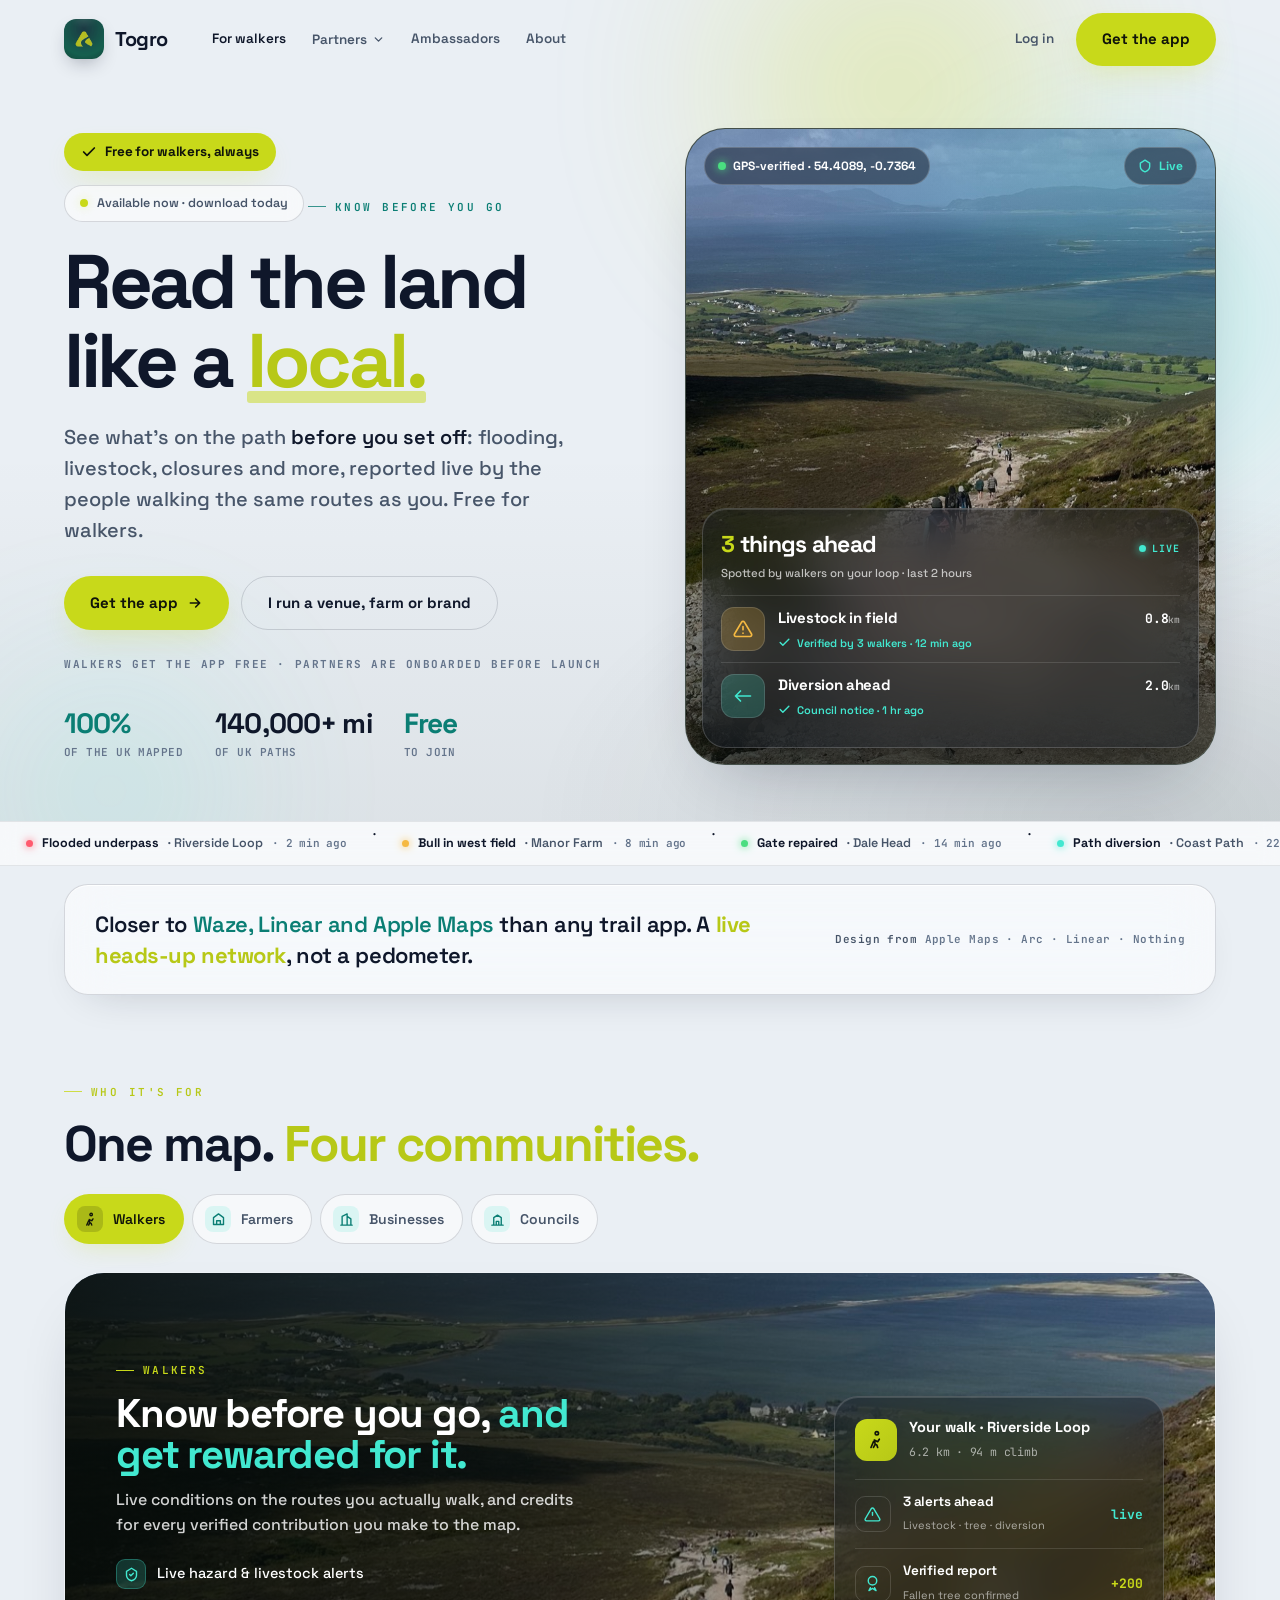
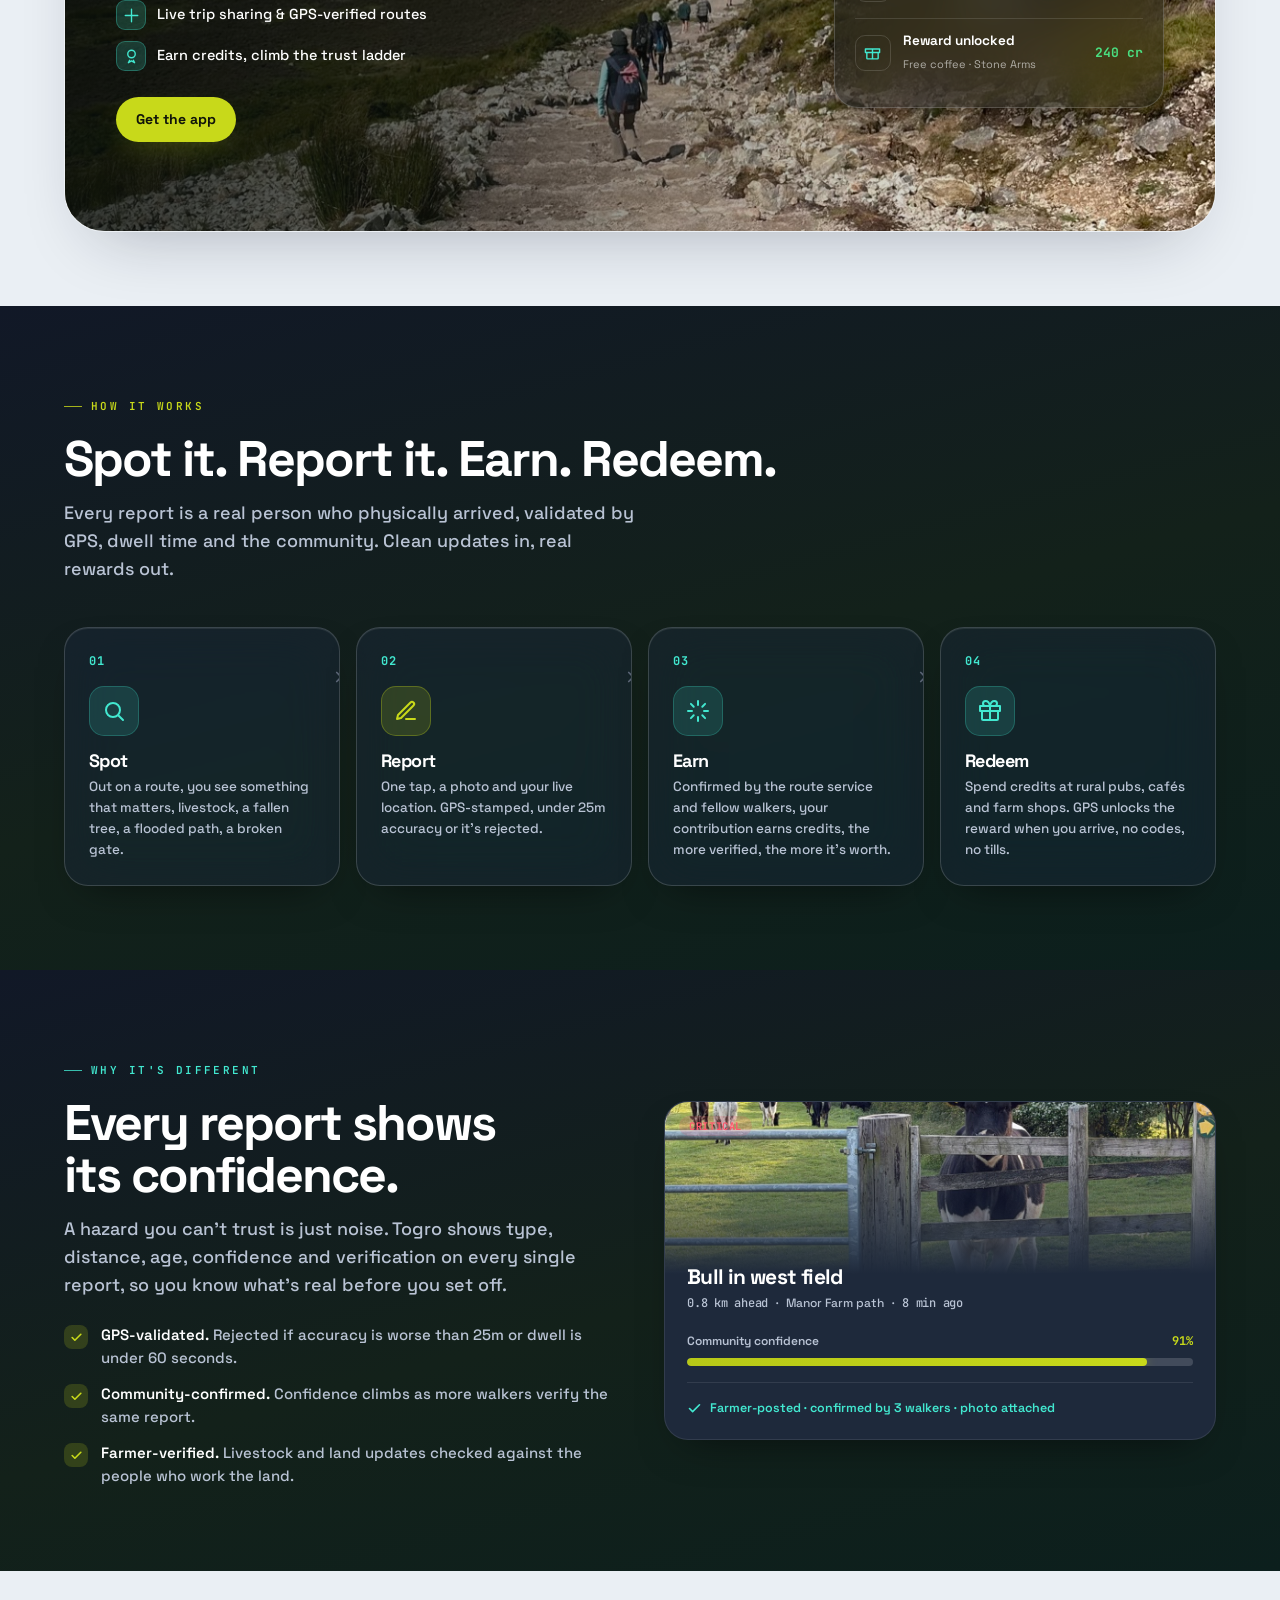
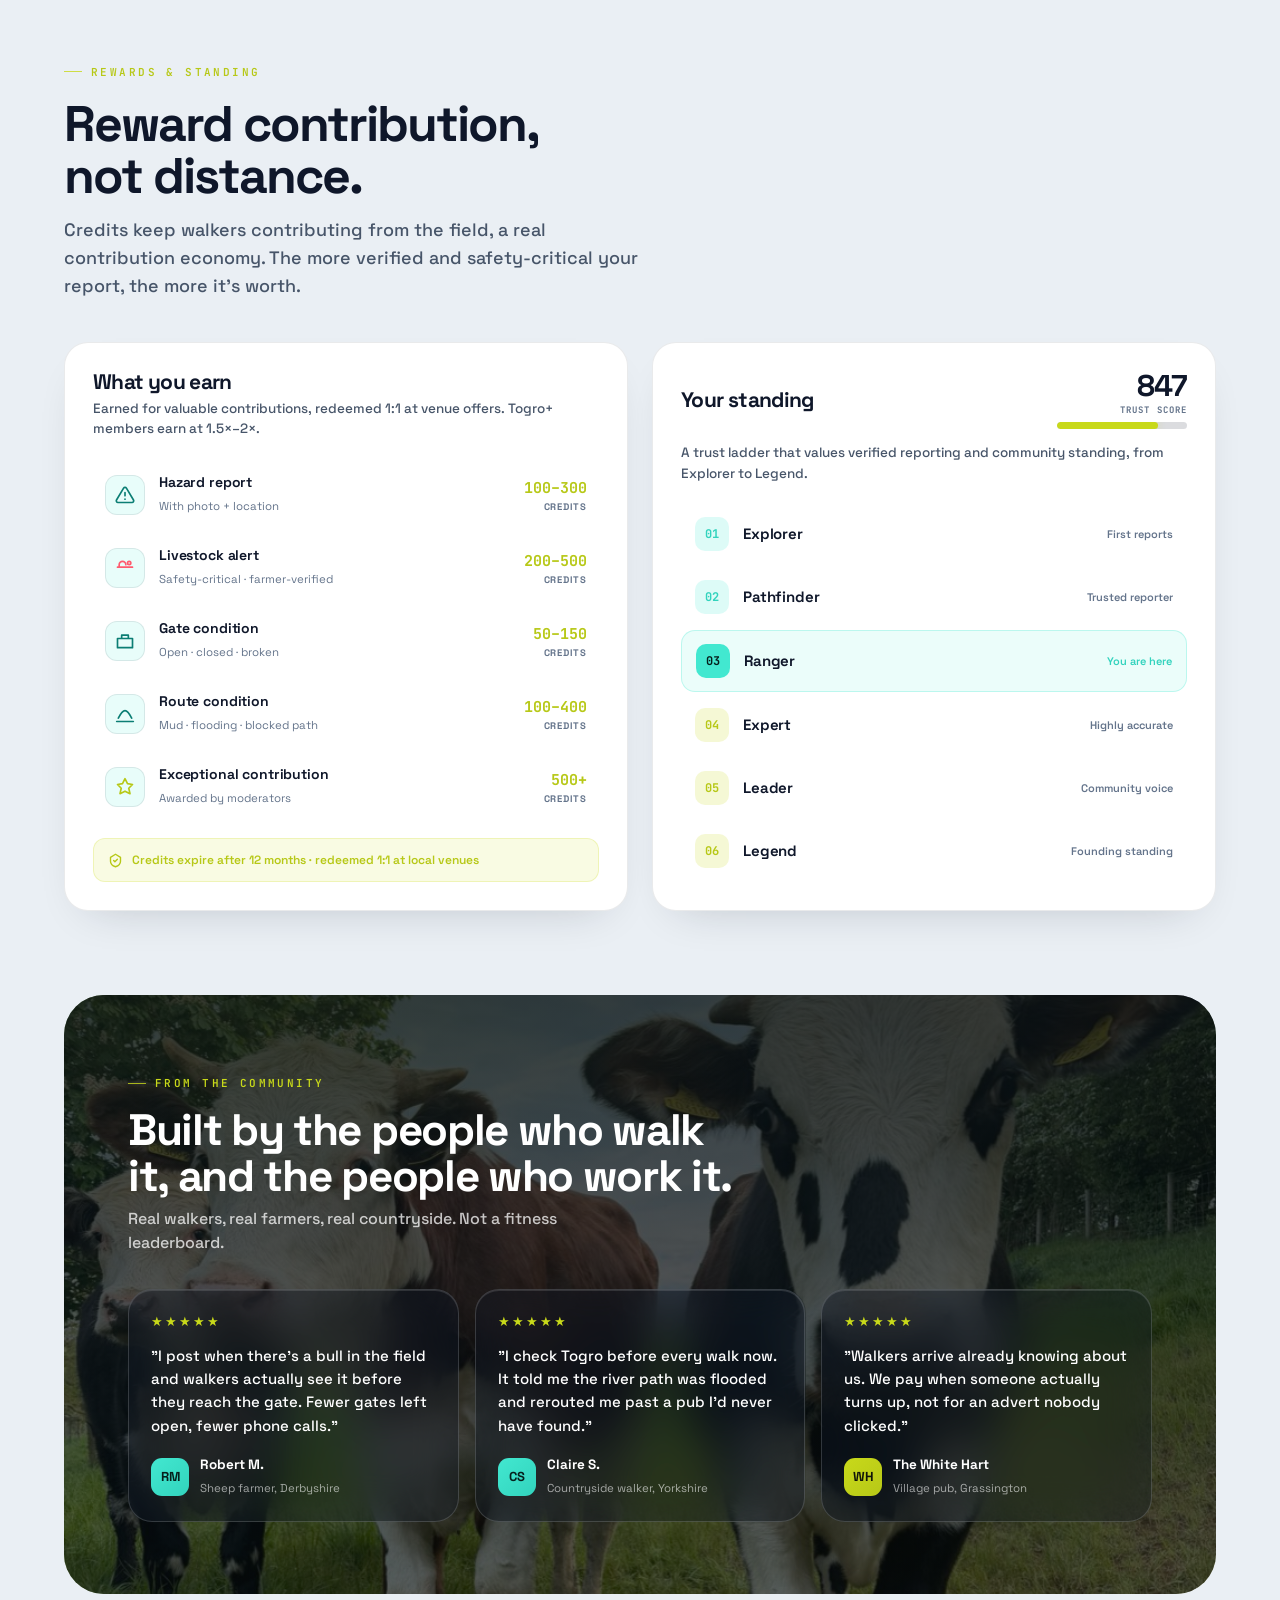
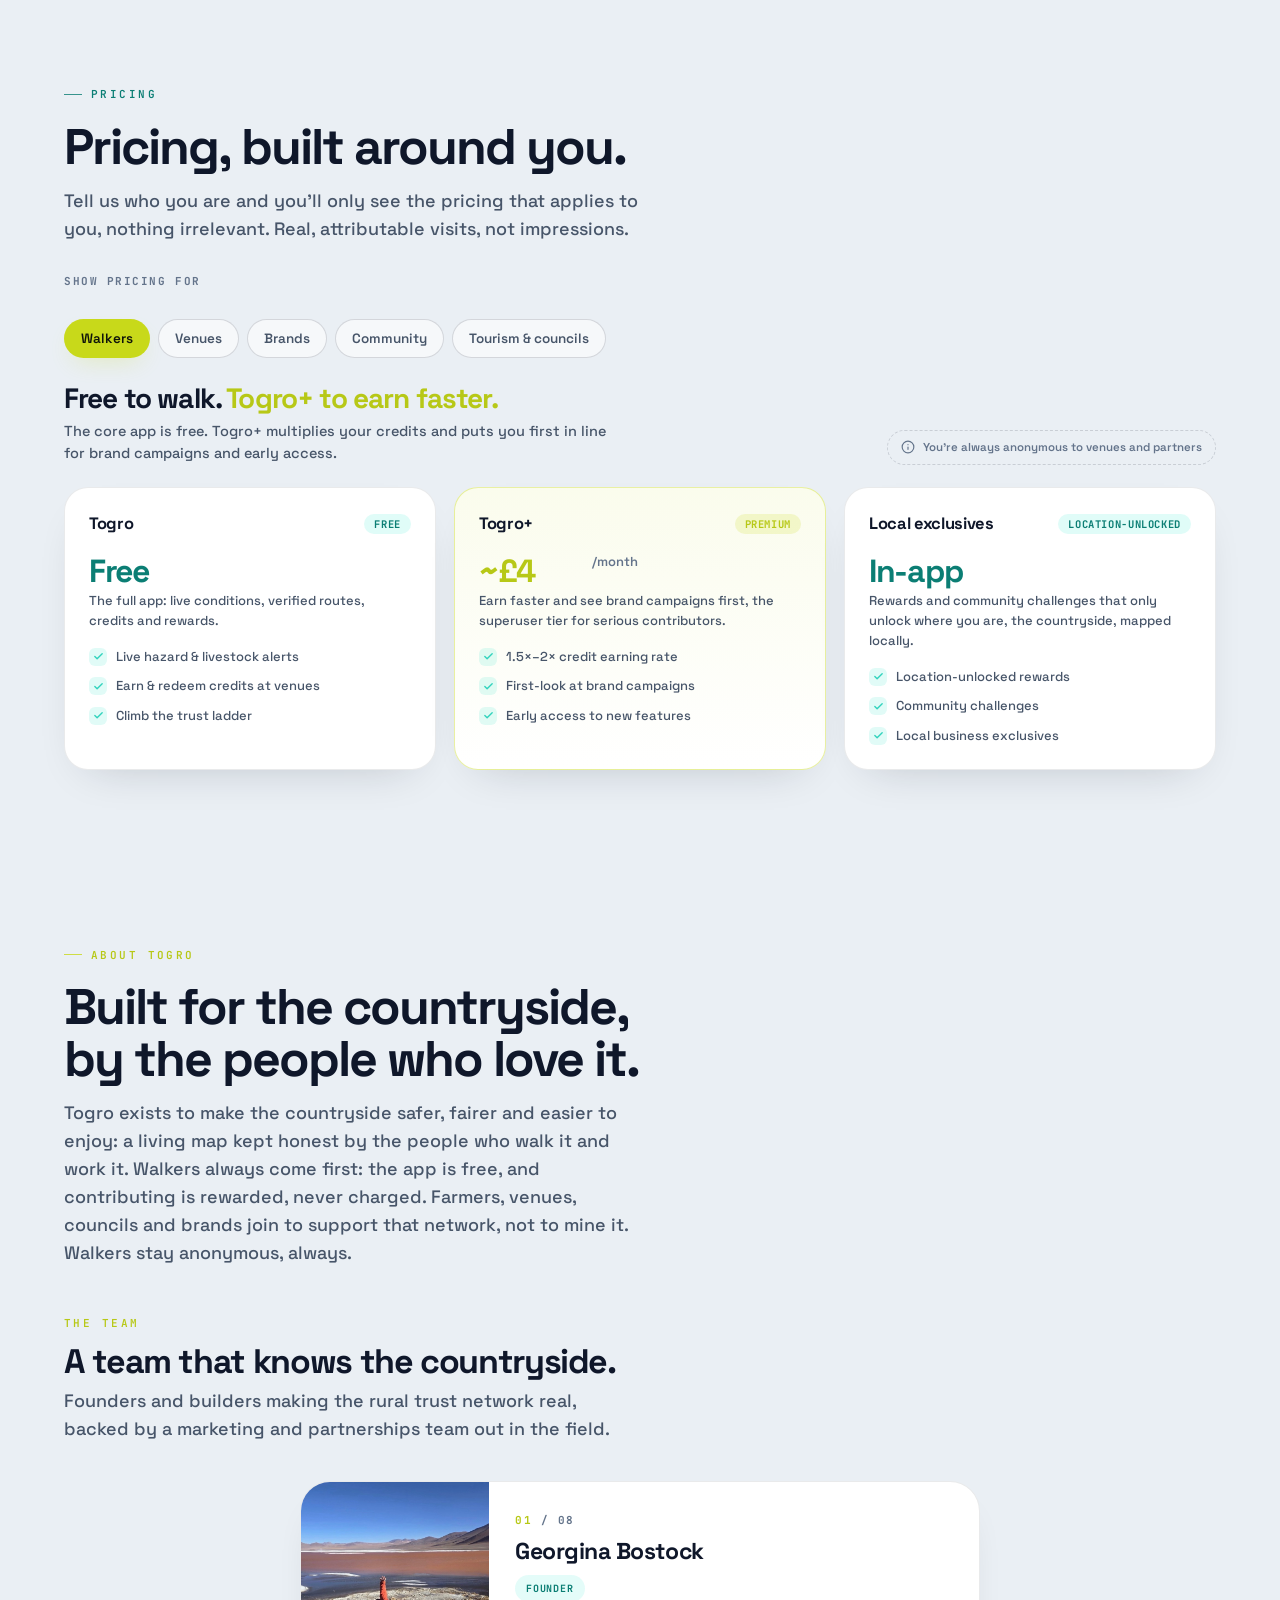
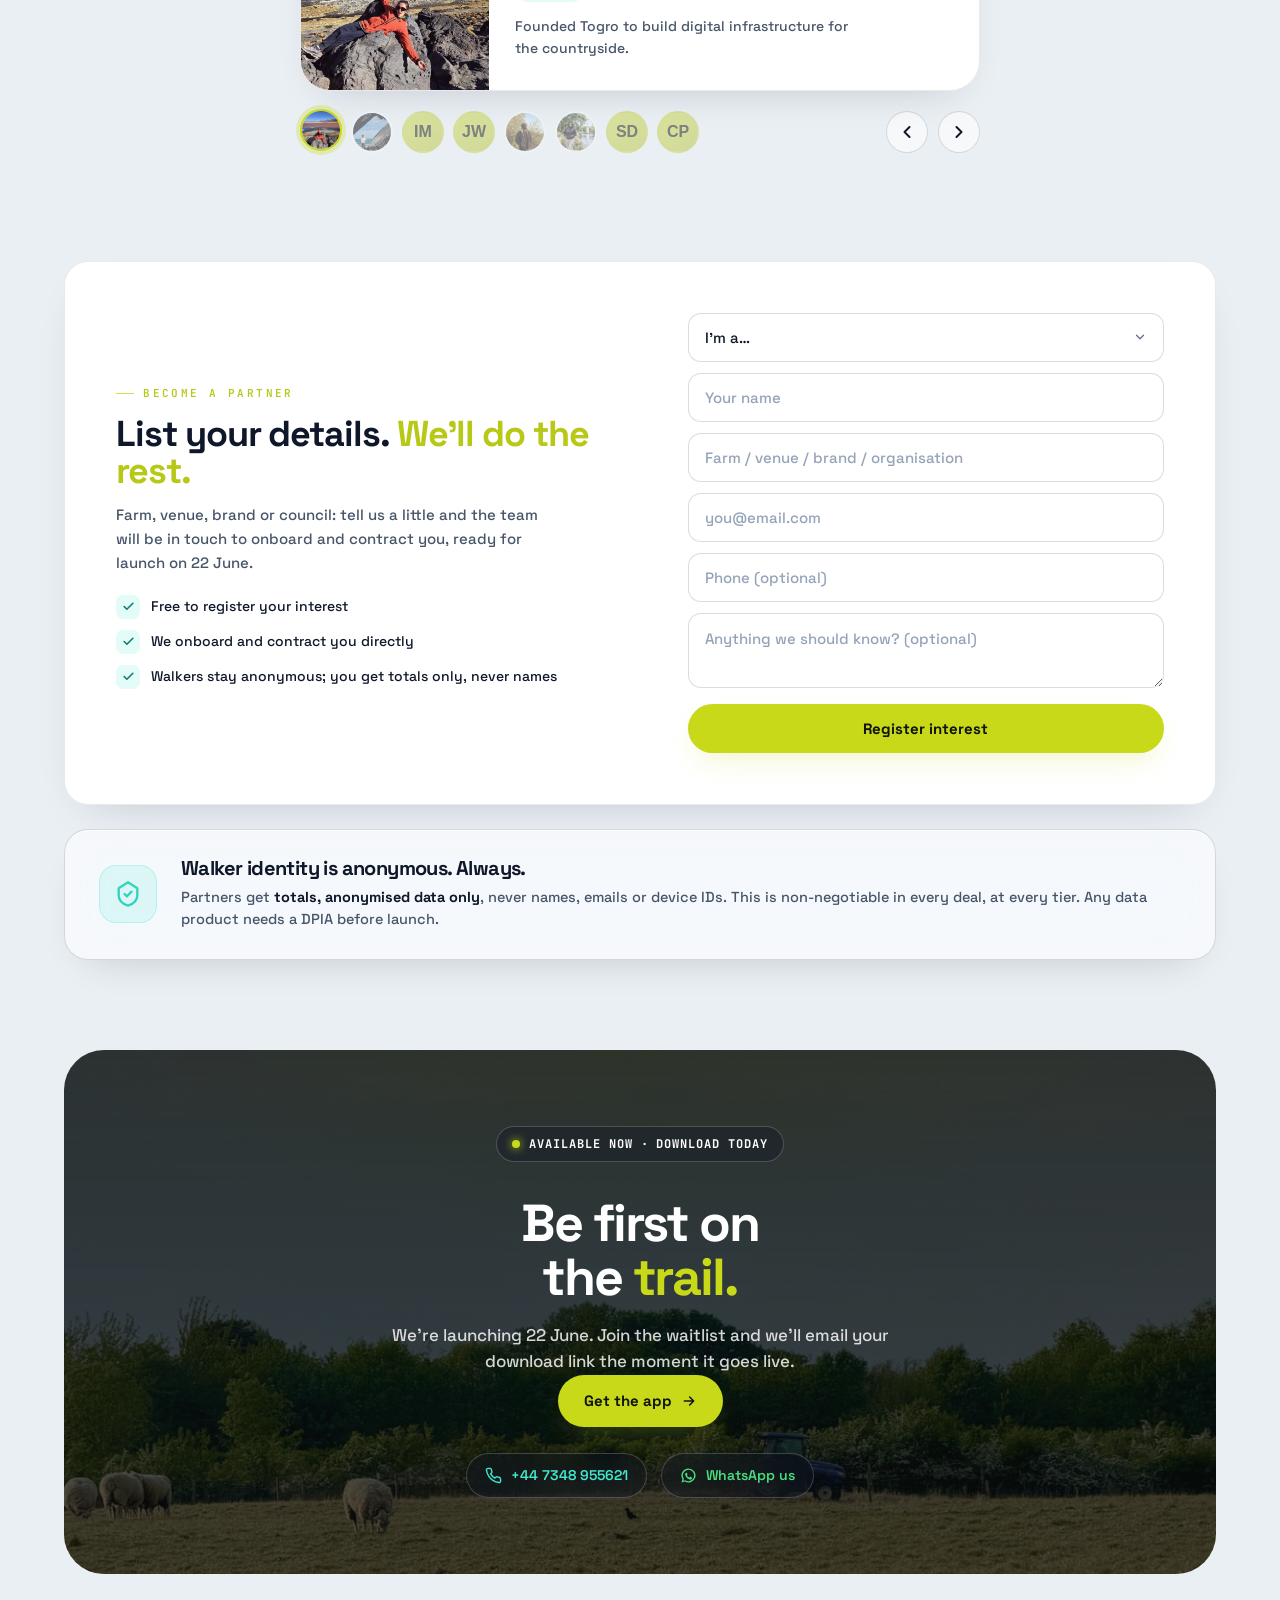
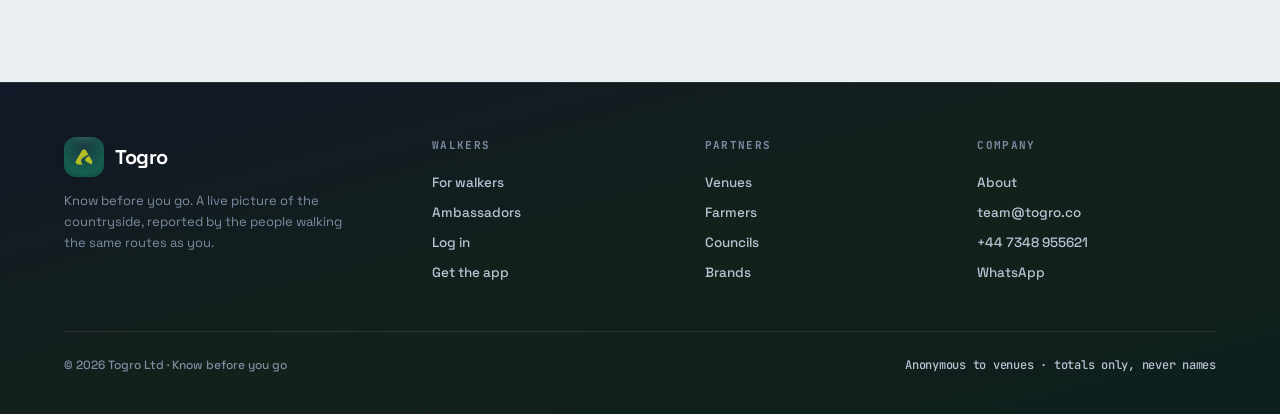
==== commit 4c31892b: "Fix farmers placeholder icons + .why ballooning/styling; strip leftover {SNIP} junk site-wide; make " ====
--- a/index.html
+++ b/index.html
@@ -729,5 +729,5 @@
   })();
 })();
 </script>
-{SNIP}<script>document.querySelectorAll(".nav-droptrig").forEach(function(b){b.addEventListener("click",function(e){e.stopPropagation();b.closest(".nav-drop").classList.toggle("open");});});document.addEventListener("click",function(){document.querySelectorAll(".nav-drop.open").forEach(function(d){d.classList.remove("open");});});</script></body>
+<script>document.querySelectorAll(".nav-droptrig").forEach(function(b){b.addEventListener("click",function(e){e.stopPropagation();b.closest(".nav-drop").classList.toggle("open");});});document.addEventListener("click",function(){document.querySelectorAll(".nav-drop.open").forEach(function(d){d.classList.remove("open");});});</script></body>
 </html>
--- a/styles.css
+++ b/styles.css
@@ -627,8 +627,23 @@
   .biz-sec .ladder .lname{font-size:15px;font-weight:700;color:#fff;margin:5px 0 4px;letter-spacing:-.01em}
   .biz-sec .ladder .lwho{font-size:12px;color:var(--text-3);margin-bottom:11px;min-height:32px}
   .biz-sec .ladder .lunlock{font-size:11.5px;color:var(--text-2);line-height:1.42}
-  @media(max-width:860px){.biz-sec .ladder{grid-template-columns:1fr 1fr 1fr}.biz-sec .ladder .lbar{display:none}.biz-sec .ladder .lwho{min-height:0}}
-  @media(max-width:520px){.biz-sec .ladder{grid-template-columns:1fr 1fr}}
+  @media(max-width:860px){
+    .biz-sec .ladder{display:flex;flex-direction:row;grid-template-columns:none;overflow-x:auto;scroll-snap-type:x mandatory;gap:14px;padding:2px 2px 16px;margin:30px -2px 0;scrollbar-width:none;-webkit-overflow-scrolling:touch}
+    .biz-sec .ladder::-webkit-scrollbar{display:none}
+    .biz-sec .ladder .lrung{flex:0 0 80%;scroll-snap-align:start}
+    .biz-sec .ladder .lbar{display:none}
+    .biz-sec .ladder .lwho{min-height:0}
+  }
+  .ladder-hint{display:none;font-size:12px;color:var(--text-3);margin-top:10px;align-items:center;gap:7px}
+  .ladder-hint svg{width:15px;height:15px}
+  @media(max-width:860px){.ladder-hint{display:flex}}
+  .why{max-width:760px}
+  .why h2{font-size:clamp(24px,3vw,32px);letter-spacing:-.02em;line-height:1.15;font-weight:700;color:var(--text-1);margin:0 0 12px}
+  .why .lead{font-size:16px;line-height:1.6;color:var(--text-2);margin:0 0 22px}
+  .why ul{list-style:none;padding:0;margin:0;display:flex;flex-direction:column;gap:14px}
+  .why li{display:flex;gap:12px;align-items:flex-start;font-size:15px;line-height:1.55;color:var(--text-2)}
+  .why li svg{width:20px;height:20px;flex:none;color:#5b6112;margin-top:1px}
+  .why li b{color:var(--text-1);font-weight:650}
   .grow2{display:grid;grid-template-columns:1fr 1fr;gap:16px;margin-top:26px}
   @media(max-width:680px){.grow2{grid-template-columns:1fr}}
   .gcard{border-radius:16px;padding:22px}
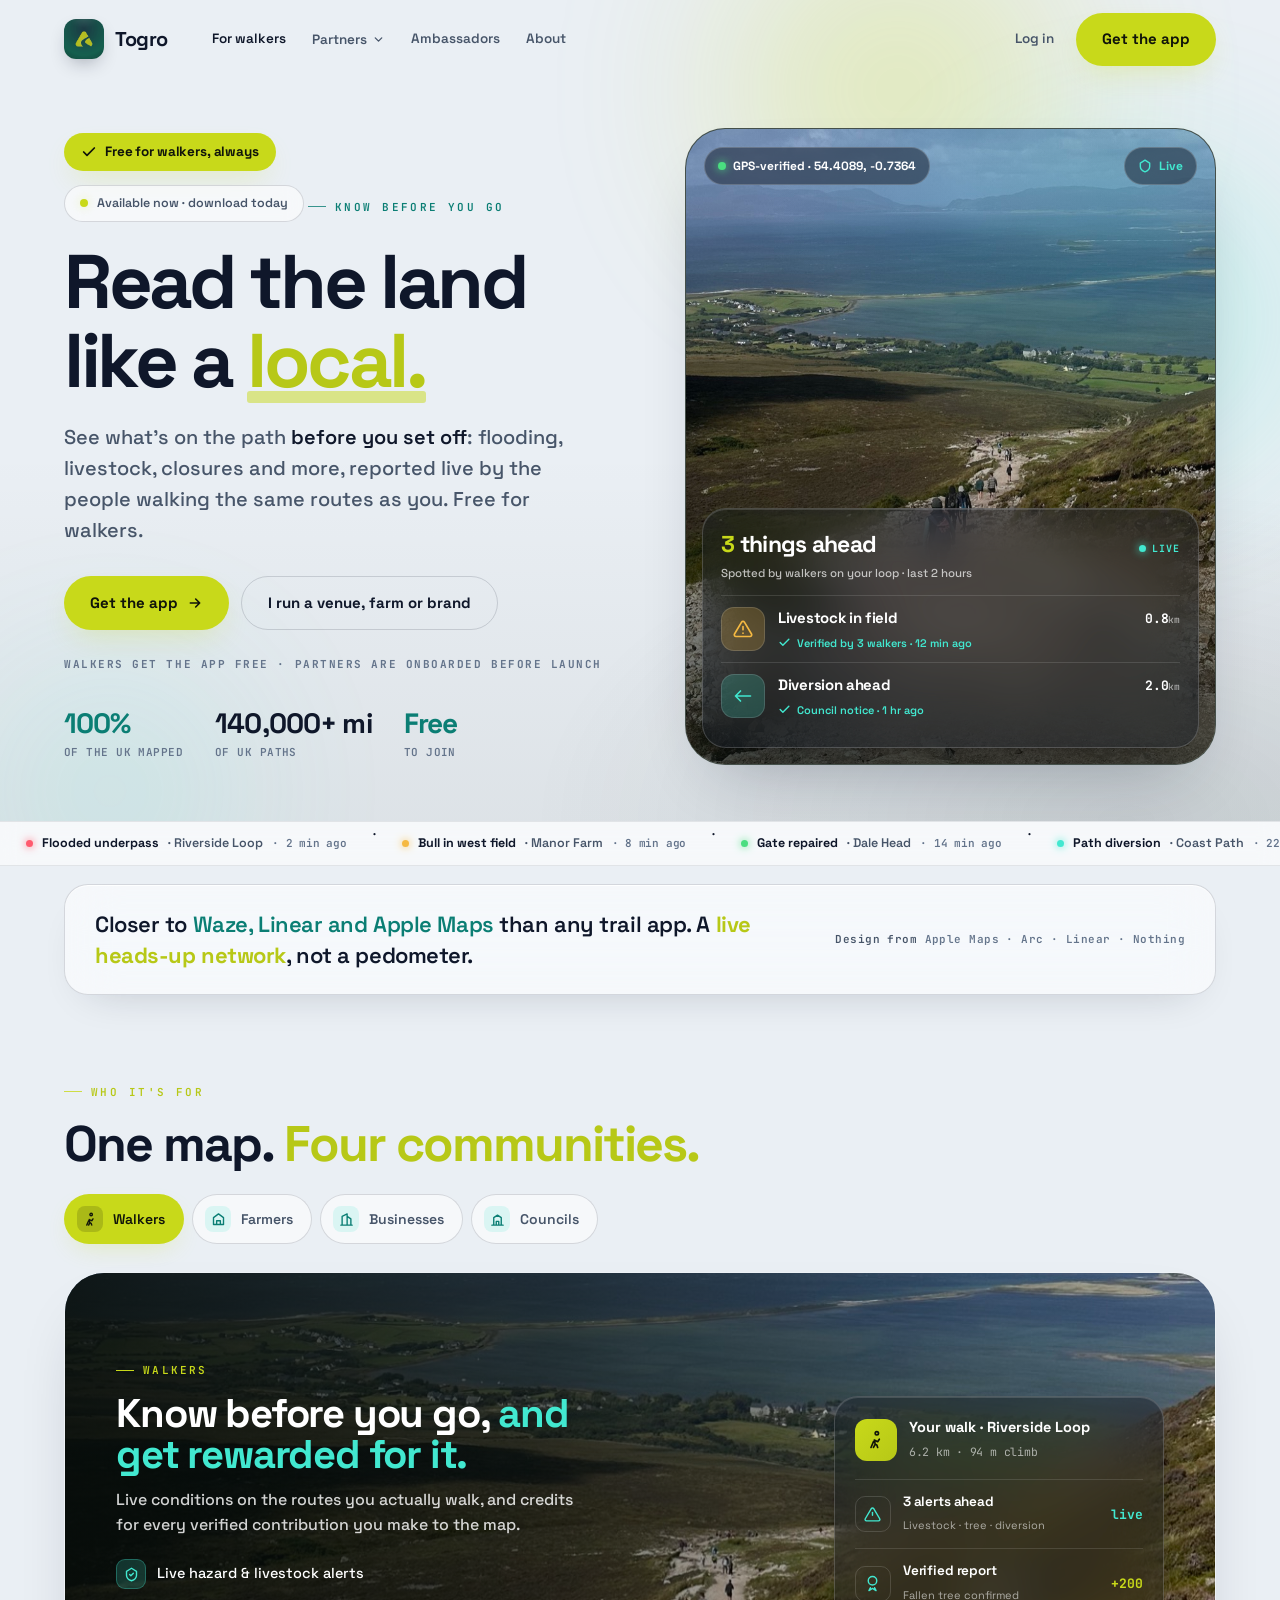
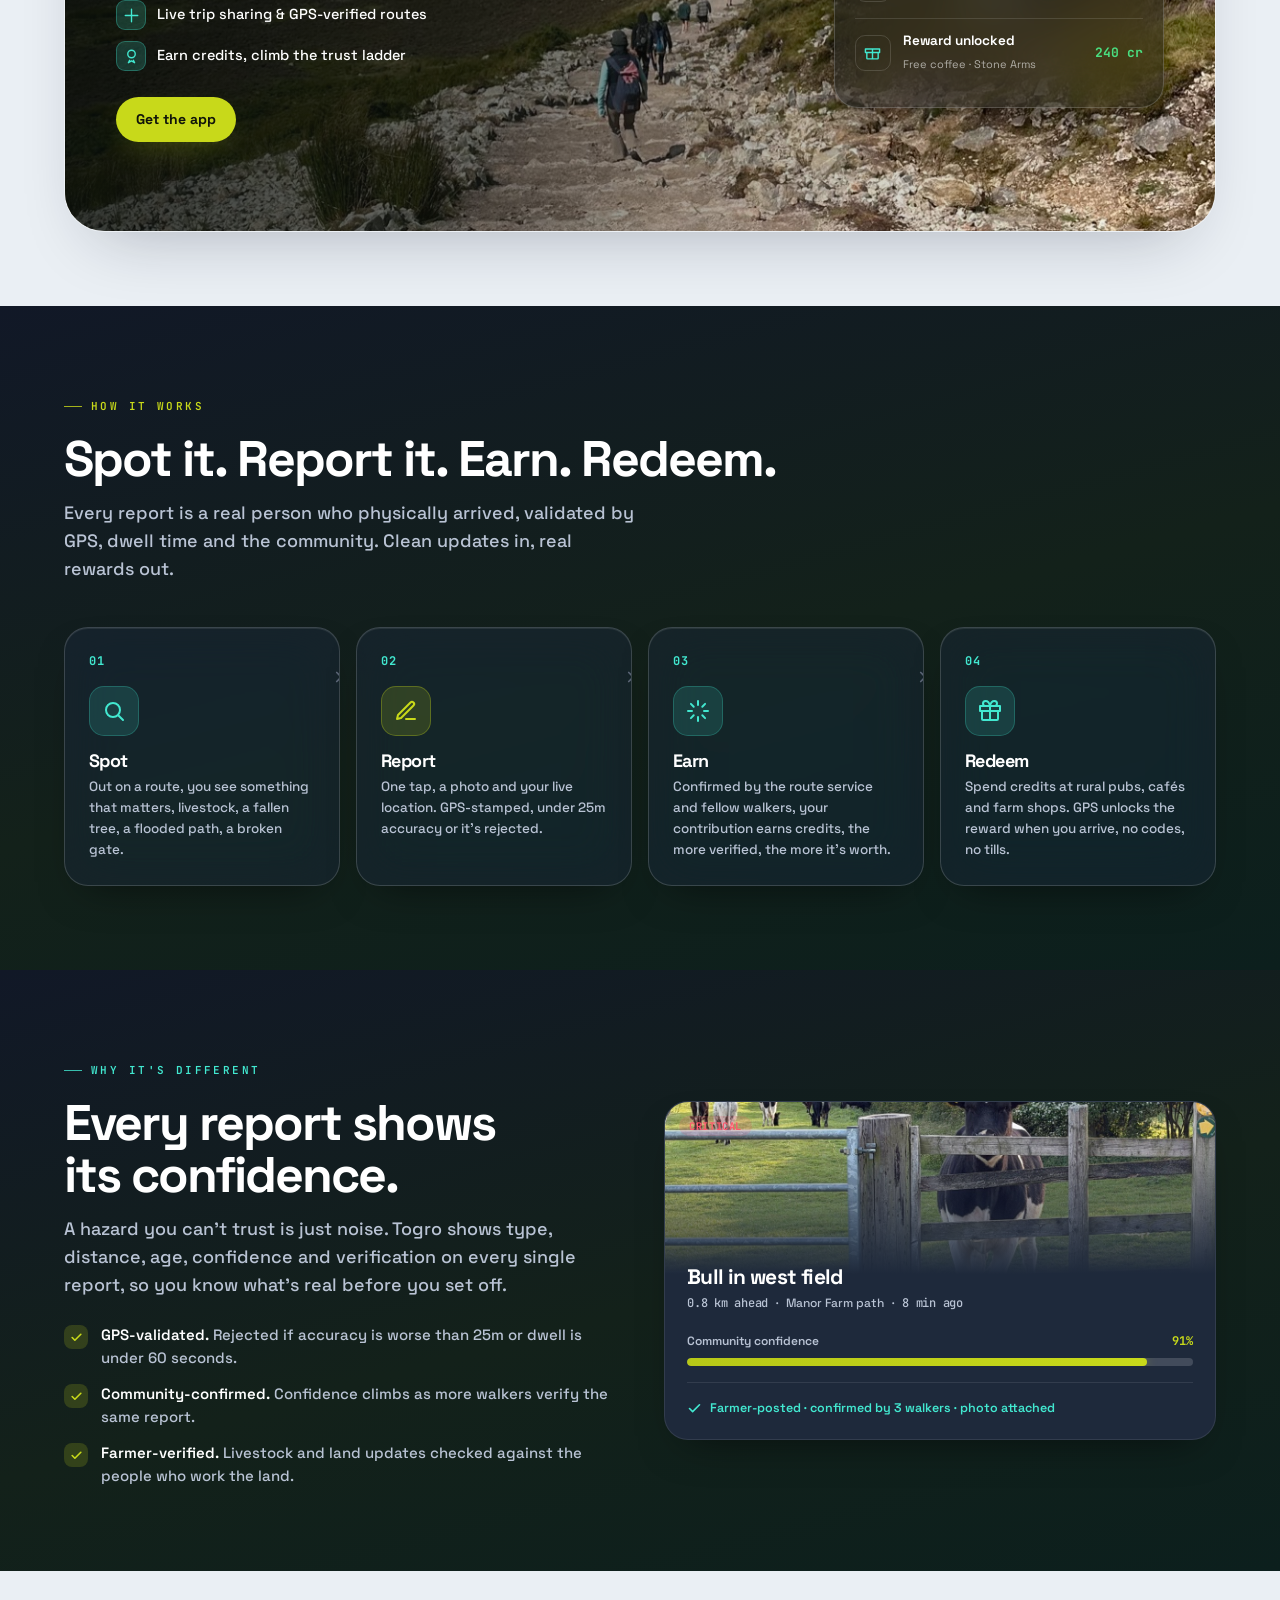
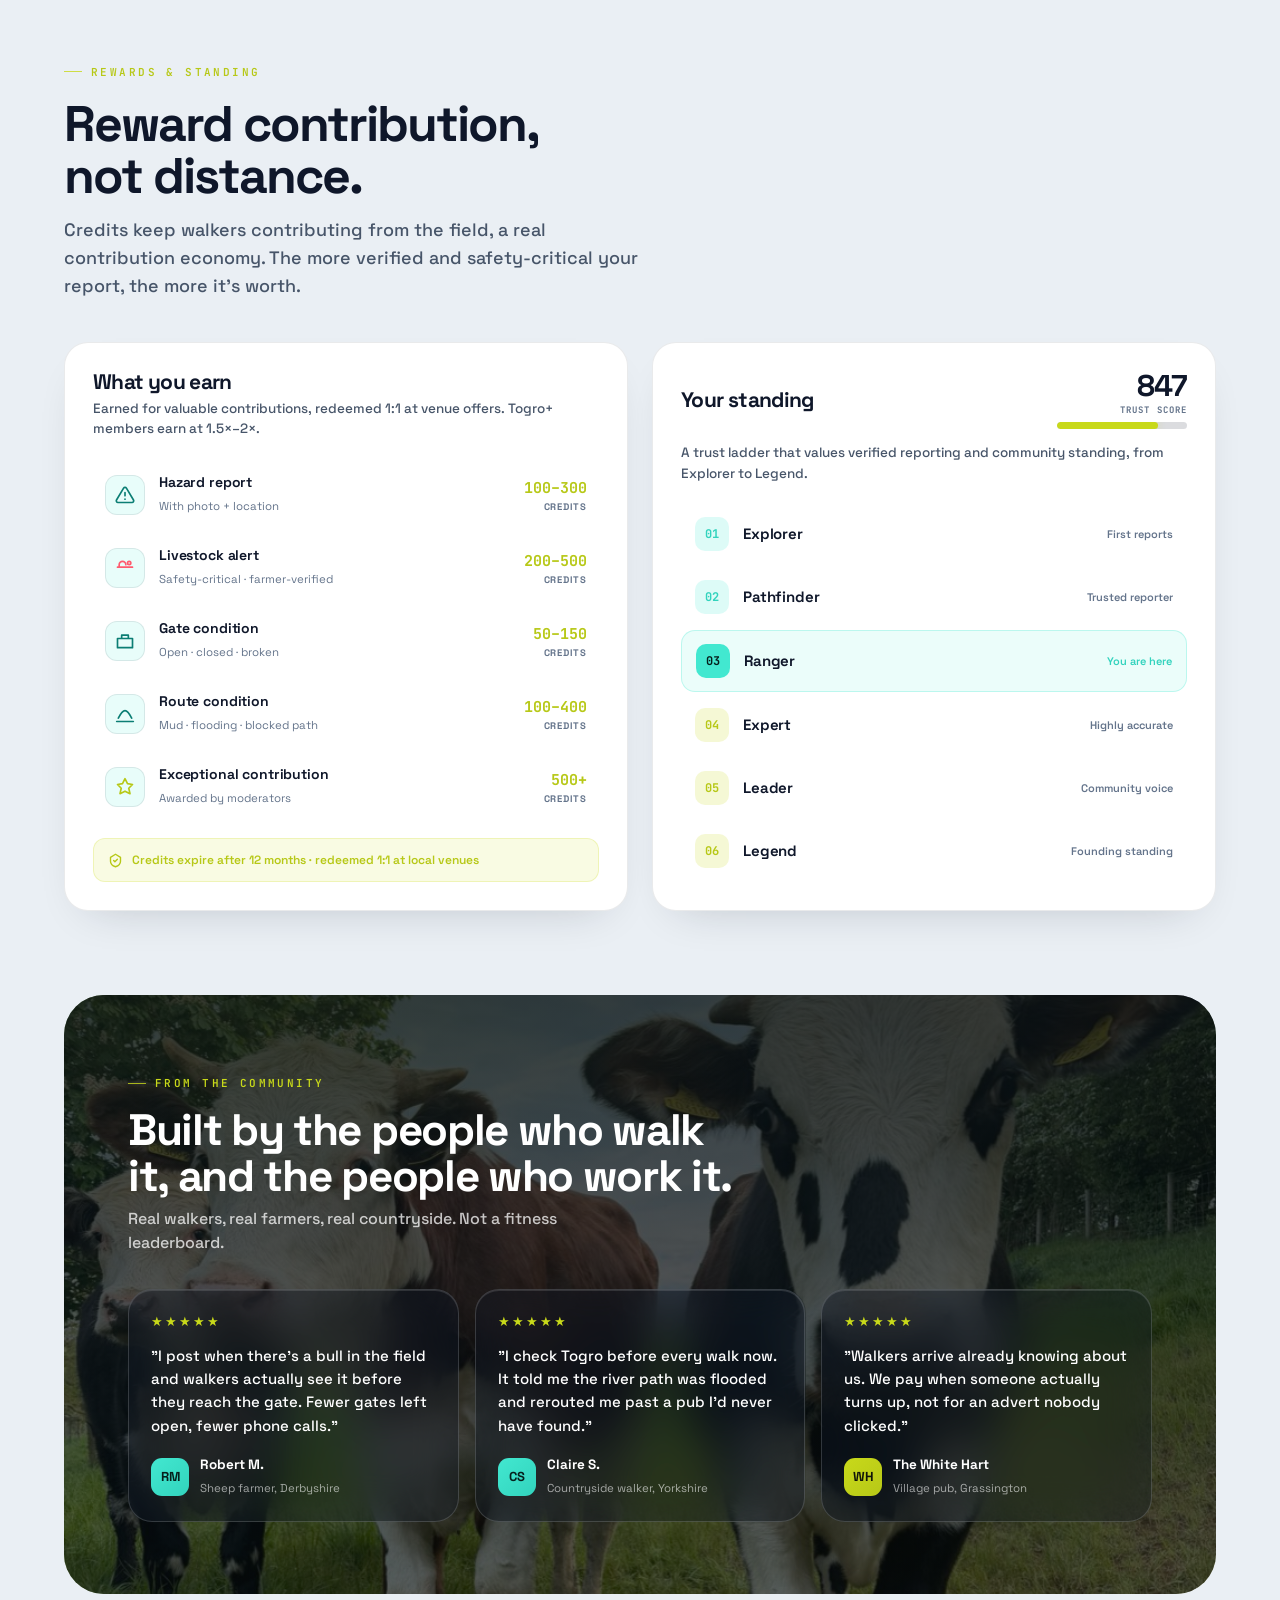
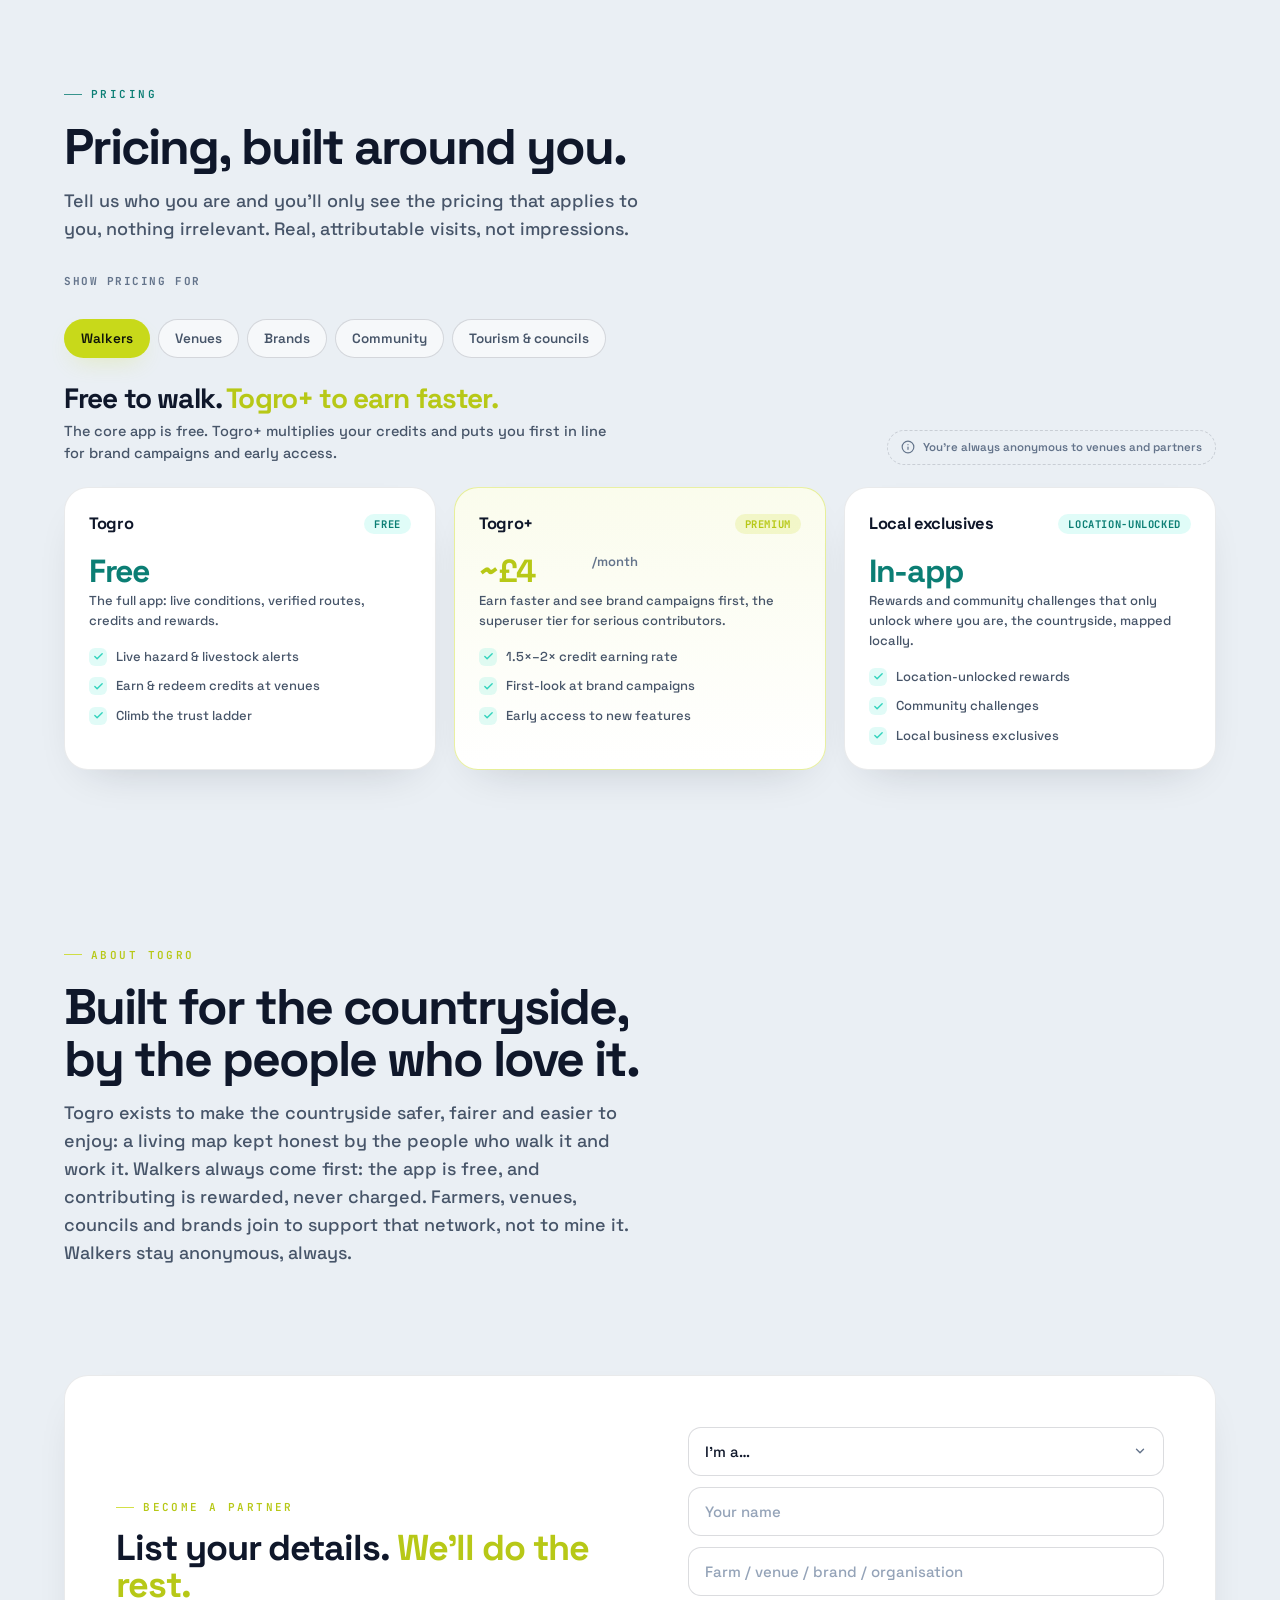
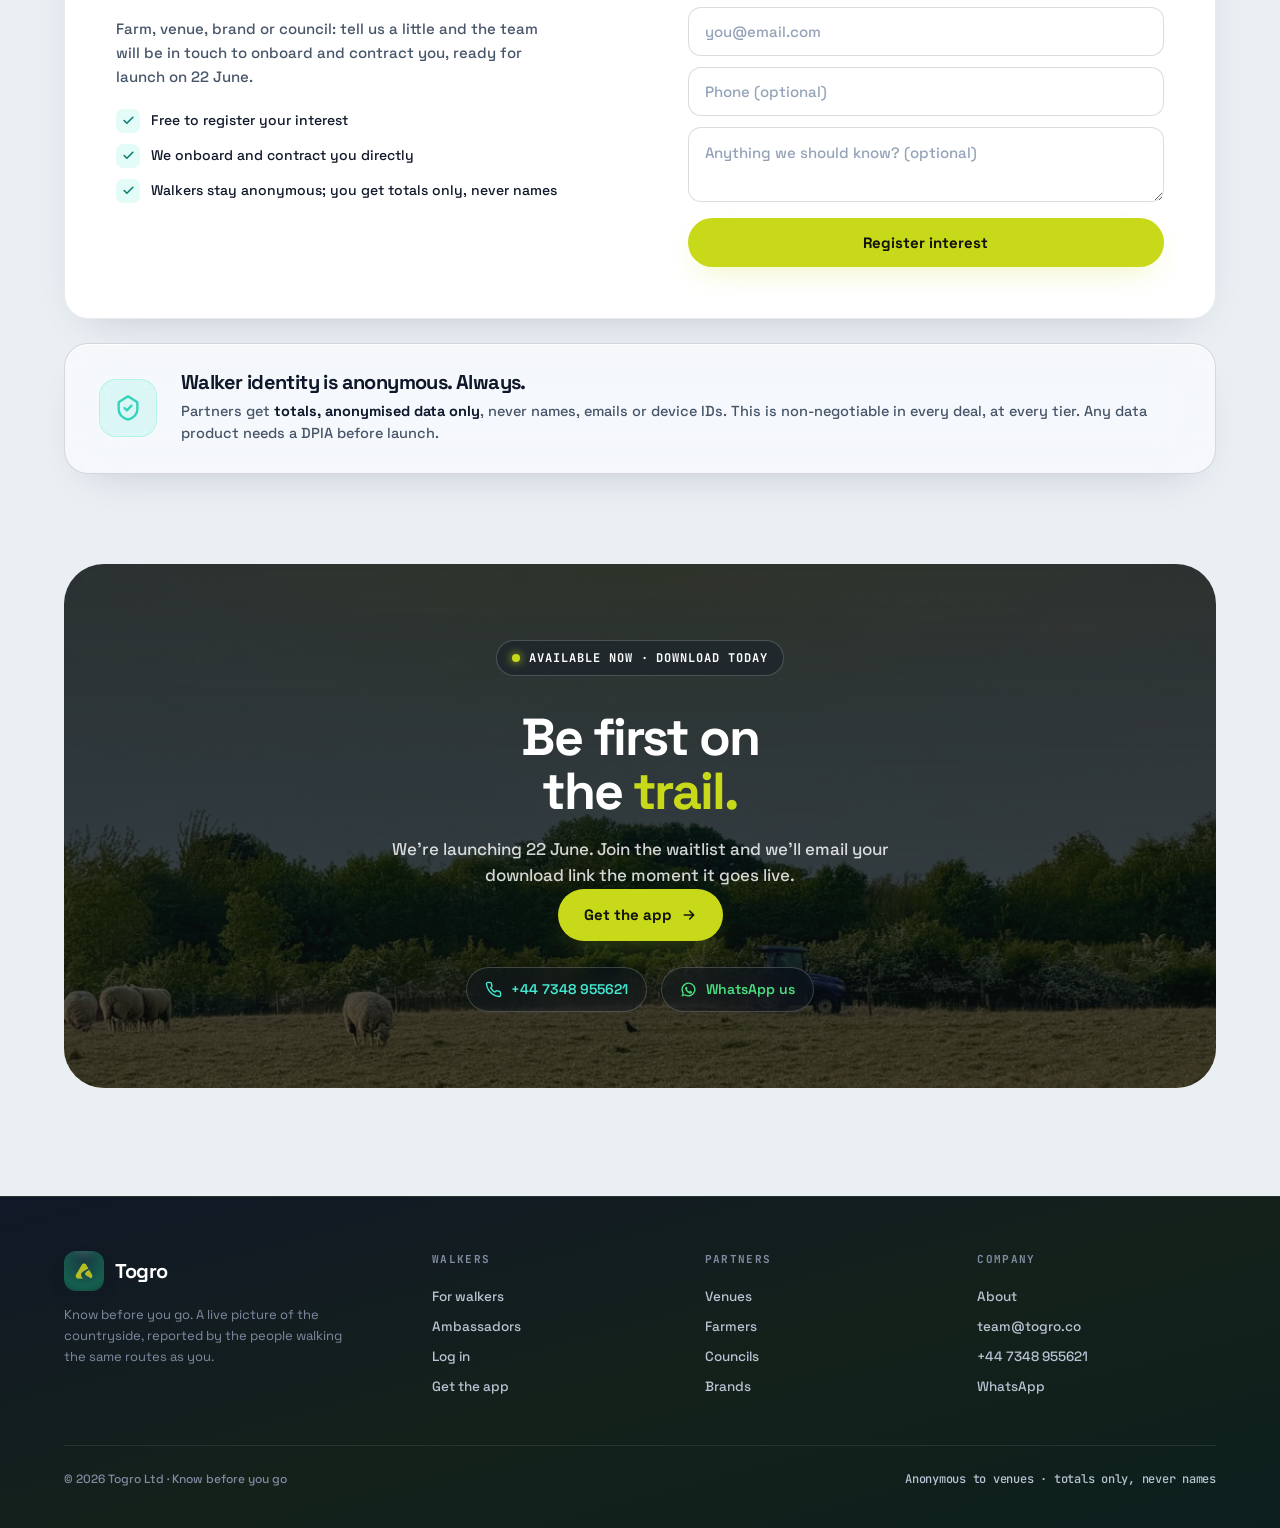
==== commit 2b3c5090: "Move team from homepage to About page as a photo grid (real photos); update About intro copy; expand" ====
--- a/index.html
+++ b/index.html
@@ -436,37 +436,6 @@
     <span class="eyebrow lime">About Togro</span>
     <h2 class="section-title reveal">Built for the countryside,<br>by the people who love it.</h2>
     <p class="section-sub reveal">Togro exists to make the countryside safer, fairer and easier to enjoy: a living map kept honest by the people who walk it and work it. Walkers always come first: the app is free, and contributing is rewarded, never charged. Farmers, venues, councils and brands join to support that network, not to mine it. Walkers stay anonymous, always.</p>
-    <span class="eyebrow lime" style="margin-top:48px;display:inline-block">The team</span>
-    <h3 class="section-title reveal" style="font-size:clamp(24px,3vw,34px);margin:10px 0 8px">A team that knows the countryside.</h3>
-    <p class="section-sub reveal" style="margin-bottom:30px">Founders and builders making the rural trust network real, backed by a marketing and partnerships team out in the field.</p>
-    <div class="team-deck reveal">
-      <div class="team-cards" id="teamCards">
-        <div class="tc on" data-t="0"><div class="tc-photo"><img loading="lazy" decoding="async" src="images/team-georgina.jpg" alt="Georgina Bostock" style="object-position:57% 60%"></div><div class="tc-body"><div class="tc-num"><b>01</b> / 08</div><h3>Georgina Bostock</h3><span class="tc-role">Founder</span><p>Founded Togro to build digital infrastructure for the countryside.</p></div></div>
-        <div class="tc" data-t="1"><div class="tc-photo"><img loading="lazy" decoding="async" src="images/team-vishnu.jpg" alt="Vishnu Prashanth Sridhar" style="object-position:29% 48%"></div><div class="tc-body"><div class="tc-num"><b>02</b> / 08</div><h3>Vishnu Prashanth Sridhar</h3><span class="tc-role">CTO</span><p>Leads platform architecture and AI across geospatial and security systems.</p></div></div>
-        <div class="tc" data-t="2"><div class="tc-photo ini">IM</div><div class="tc-body"><div class="tc-num"><b>03</b> / 08</div><h3>Ian McAllister</h3><span class="tc-role">Partnerships &amp; Strategy</span><p>Brings venues, farmers, councils and brands onto Togro, and shapes where it goes next.</p></div></div>
-        <div class="tc" data-t="3"><div class="tc-photo ini">JW</div><div class="tc-body"><div class="tc-num"><b>04</b> / 08</div><h3>Jack Walsh</h3><span class="tc-role">Marketing &amp; Growth</span><p>Gets Togro into the hands of walkers and grows the community across the country.</p></div></div>
-        <div class="tc" data-t="4"><div class="tc-photo"><img loading="lazy" decoding="async" src="images/team-alec.jpg" alt="Alec Fedor" style="object-position:48% 24%"></div><div class="tc-body"><div class="tc-num"><b>05</b> / 08</div><h3>Alec Fedor</h3><span class="tc-role">Mobile Full-Stack Engineer</span><p>Builds the Togro mobile app with Flutter and GPS-driven mapping.</p></div></div>
-        <div class="tc" data-t="5"><div class="tc-photo"><img loading="lazy" decoding="async" src="images/team-chandana.jpg" alt="Chandana Ramesh" style="object-position:34% 23%"></div><div class="tc-body"><div class="tc-num"><b>06</b> / 08</div><h3>Chandana Ramesh</h3><span class="tc-role">Mobile Engineer</span><p>Builds the mobile and web apps across Flutter and React.</p></div></div>
-        <div class="tc" data-t="6"><div class="tc-photo ini">SD</div><div class="tc-body"><div class="tc-num"><b>07</b> / 08</div><h3>Sarfaraz Dedrani</h3><span class="tc-role">Backend &amp; AI Engineer</span><p>Builds Togro's backend systems, AI integrations and engineering delivery.</p></div></div>
-        <div class="tc" data-t="7"><div class="tc-photo ini">CP</div><div class="tc-body"><div class="tc-num"><b>08</b> / 08</div><h3>Colin Pyrah OBE</h3><span class="tc-role">Advisor, Heritage &amp; Tourism</span><p>Awarded an OBE for services to UK museums and heritage, behind visitor attractions like the Jorvik Viking Centre and Titanic Belfast. Advises Togro on heritage and tourism.</p></div></div>
-      </div>
-      <div class="team-controls">
-        <div class="team-dots" id="teamDots">
-          <button class="tdot on" data-t="0" aria-label="Georgina Bostock"><img loading="lazy" decoding="async" src="images/team-georgina.jpg" alt="" style="object-position:57% 60%"></button>
-          <button class="tdot" data-t="1" aria-label="Vishnu Prashanth Sridhar"><img loading="lazy" decoding="async" src="images/team-vishnu.jpg" alt="" style="object-position:29% 48%"></button>
-          <button class="tdot ini" data-t="2" aria-label="Ian McAllister, Partnerships and Strategy">IM</button>
-          <button class="tdot ini" data-t="3" aria-label="Jack Walsh, Marketing and Growth">JW</button>
-          <button class="tdot" data-t="4" aria-label="Alec Fedor"><img loading="lazy" decoding="async" src="images/team-alec.jpg" alt="" style="object-position:48% 24%"></button>
-          <button class="tdot" data-t="5" aria-label="Chandana Ramesh"><img loading="lazy" decoding="async" src="images/team-chandana.jpg" alt="" style="object-position:34% 23%"></button>
-          <button class="tdot ini" data-t="6" aria-label="Sarfaraz Dedrani, Backend and AI Engineer">SD</button>
-          <button class="tdot ini" data-t="7" aria-label="Colin Pyrah OBE, Advisor, Heritage and Tourism">CP</button>
-        </div>
-        <div class="team-arrows">
-          <button class="tarrow" id="teamPrev" aria-label="Previous"><svg width="20" height="20" viewBox="0 0 24 24" fill="none" stroke="currentColor" stroke-width="2.4" stroke-linecap="round" stroke-linejoin="round"><path d="M15 6l-6 6 6 6"/></svg></button>
-          <button class="tarrow" id="teamNext" aria-label="Next"><svg width="20" height="20" viewBox="0 0 24 24" fill="none" stroke="currentColor" stroke-width="2.4" stroke-linecap="round" stroke-linejoin="round"><path d="M9 6l6 6-6 6"/></svg></button>
-        </div>
-      </div>
-    </div>
   </div>
 </section>
 
--- a/styles.css
+++ b/styles.css
@@ -644,6 +644,15 @@
   .why li{display:flex;gap:12px;align-items:flex-start;font-size:15px;line-height:1.55;color:var(--text-2)}
   .why li svg{width:20px;height:20px;flex:none;color:#5b6112;margin-top:1px}
   .why li b{color:var(--text-1);font-weight:650}
+  .team-photos{display:grid;grid-template-columns:repeat(4,1fr);gap:20px;margin-top:36px}
+  @media(max-width:900px){.team-photos{grid-template-columns:1fr 1fr}}
+  @media(max-width:520px){.team-photos{grid-template-columns:1fr}}
+  .tmem .ph{aspect-ratio:1/1;border-radius:16px;overflow:hidden;margin-bottom:14px;background:color-mix(in srgb,var(--teal) 12%,transparent)}
+  .tmem .ph img{width:100%;height:100%;object-fit:cover;display:block}
+  .tmem .ph.ini{display:grid;place-items:center;font-family:'JetBrains Mono',monospace;font-weight:700;font-size:34px;color:#5b6112;background:color-mix(in srgb,var(--lime) 16%,transparent)}
+  .tmem h3{font-size:16px;margin:0 0 3px;letter-spacing:-.01em;color:var(--text-1)}
+  .tmem .role{display:block;font-size:12.5px;font-weight:600;color:var(--teal-ink,#0B7E74);margin-bottom:8px}
+  .tmem p{font-size:13px;line-height:1.5;color:var(--text-2);margin:0}
   .grow2{display:grid;grid-template-columns:1fr 1fr;gap:16px;margin-top:26px}
   @media(max-width:680px){.grow2{grid-template-columns:1fr}}
   .gcard{border-radius:16px;padding:22px}
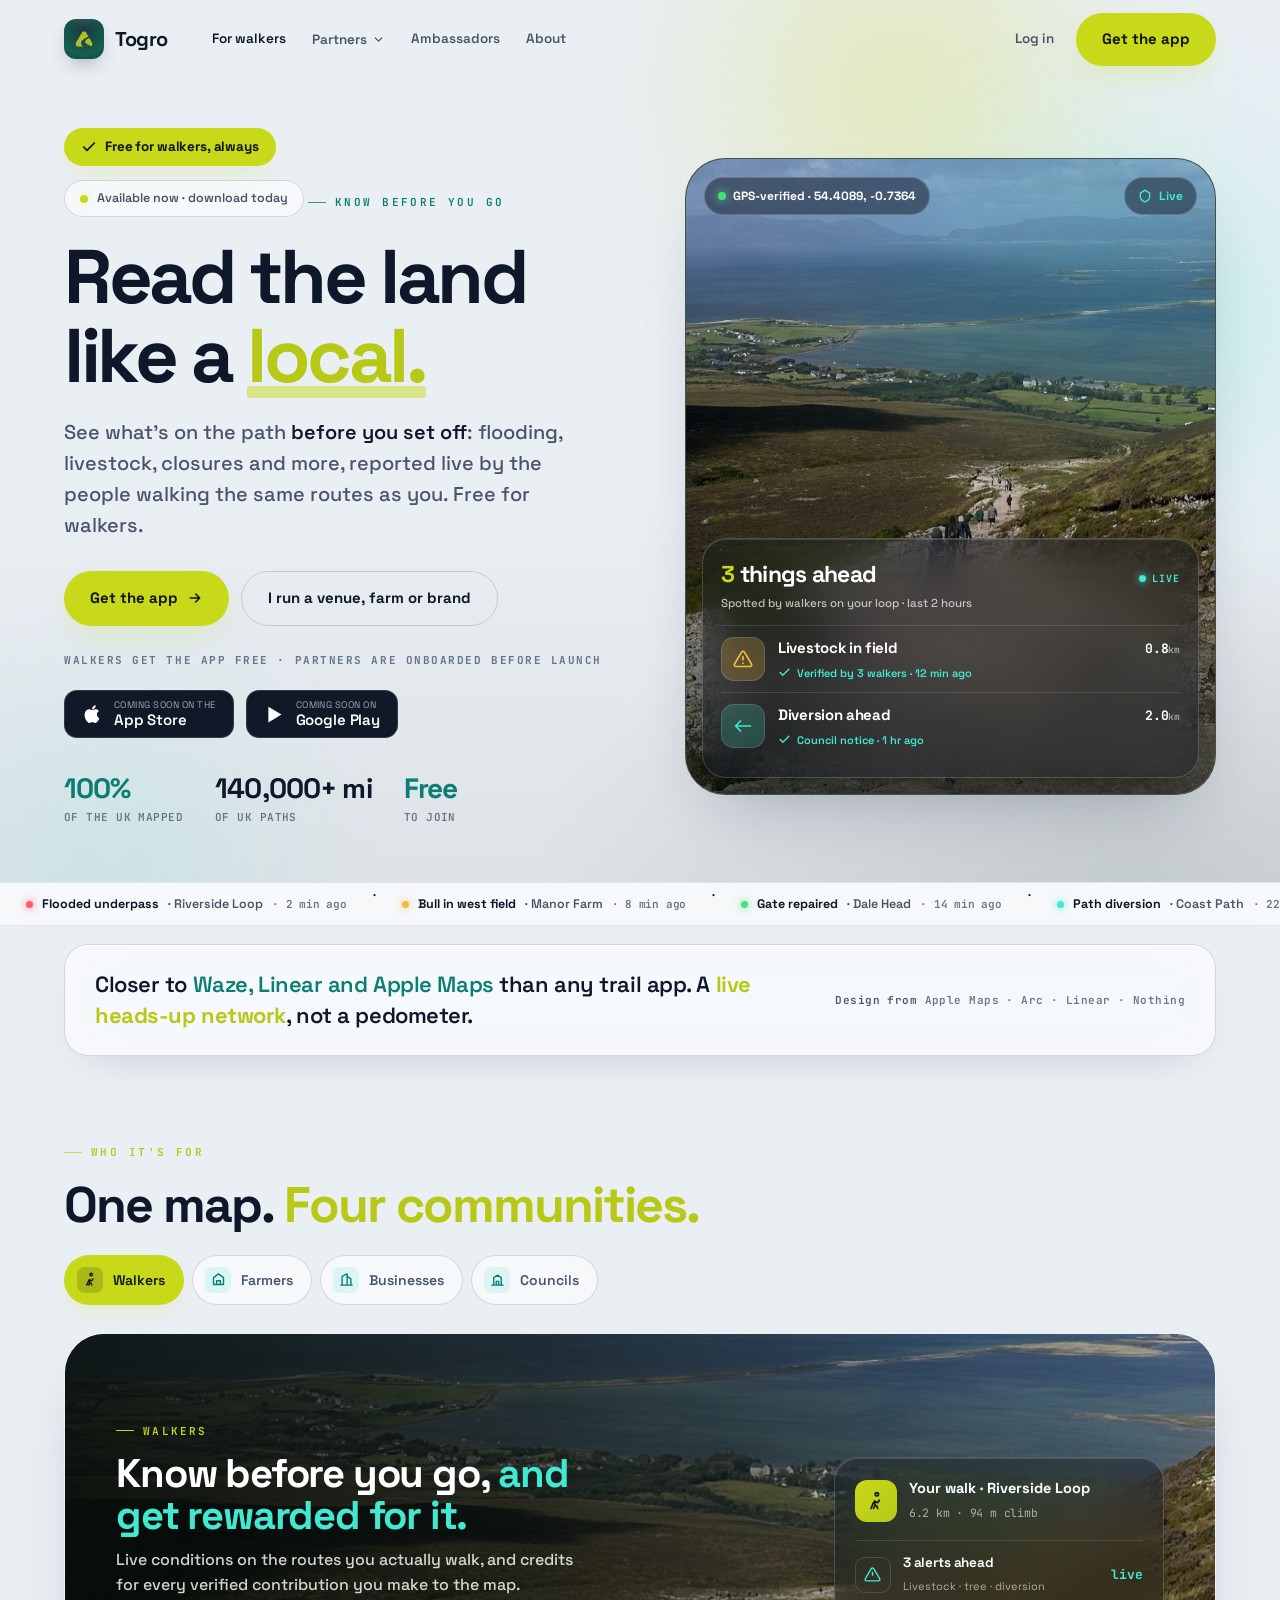
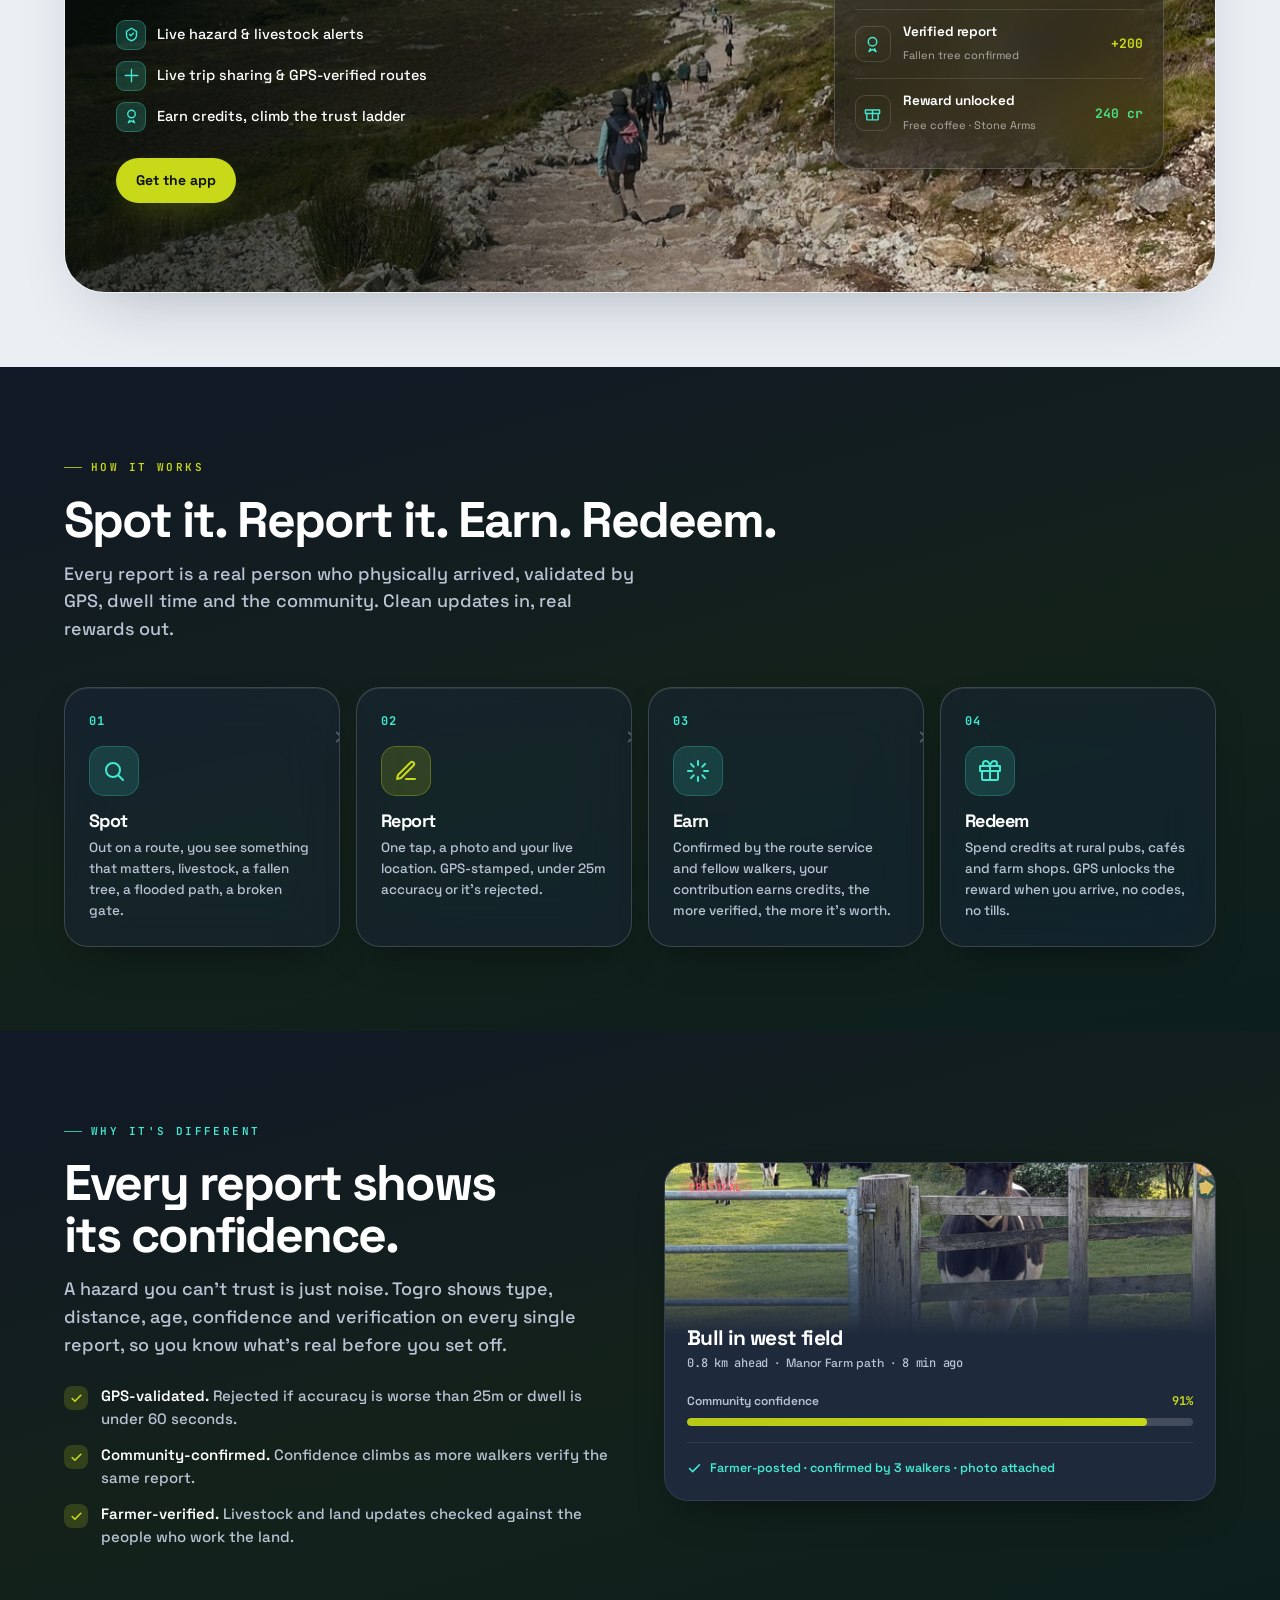
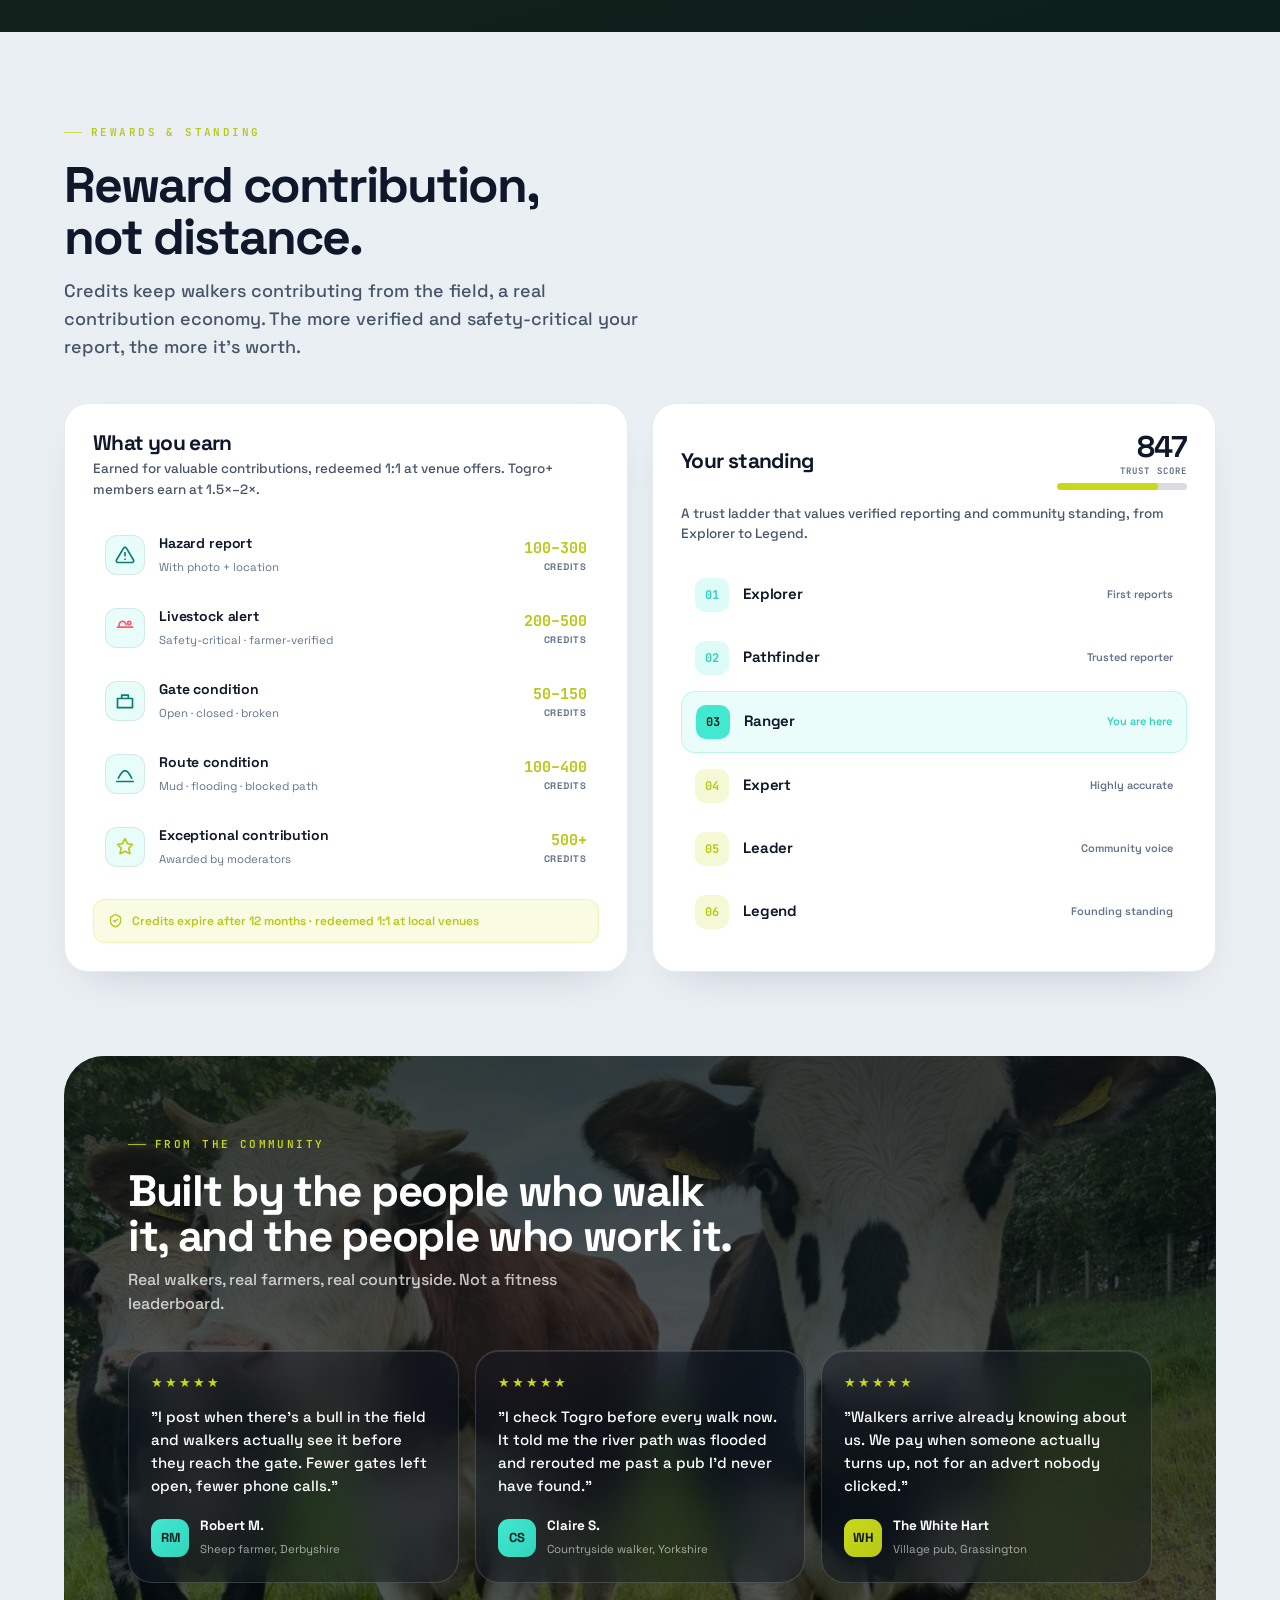
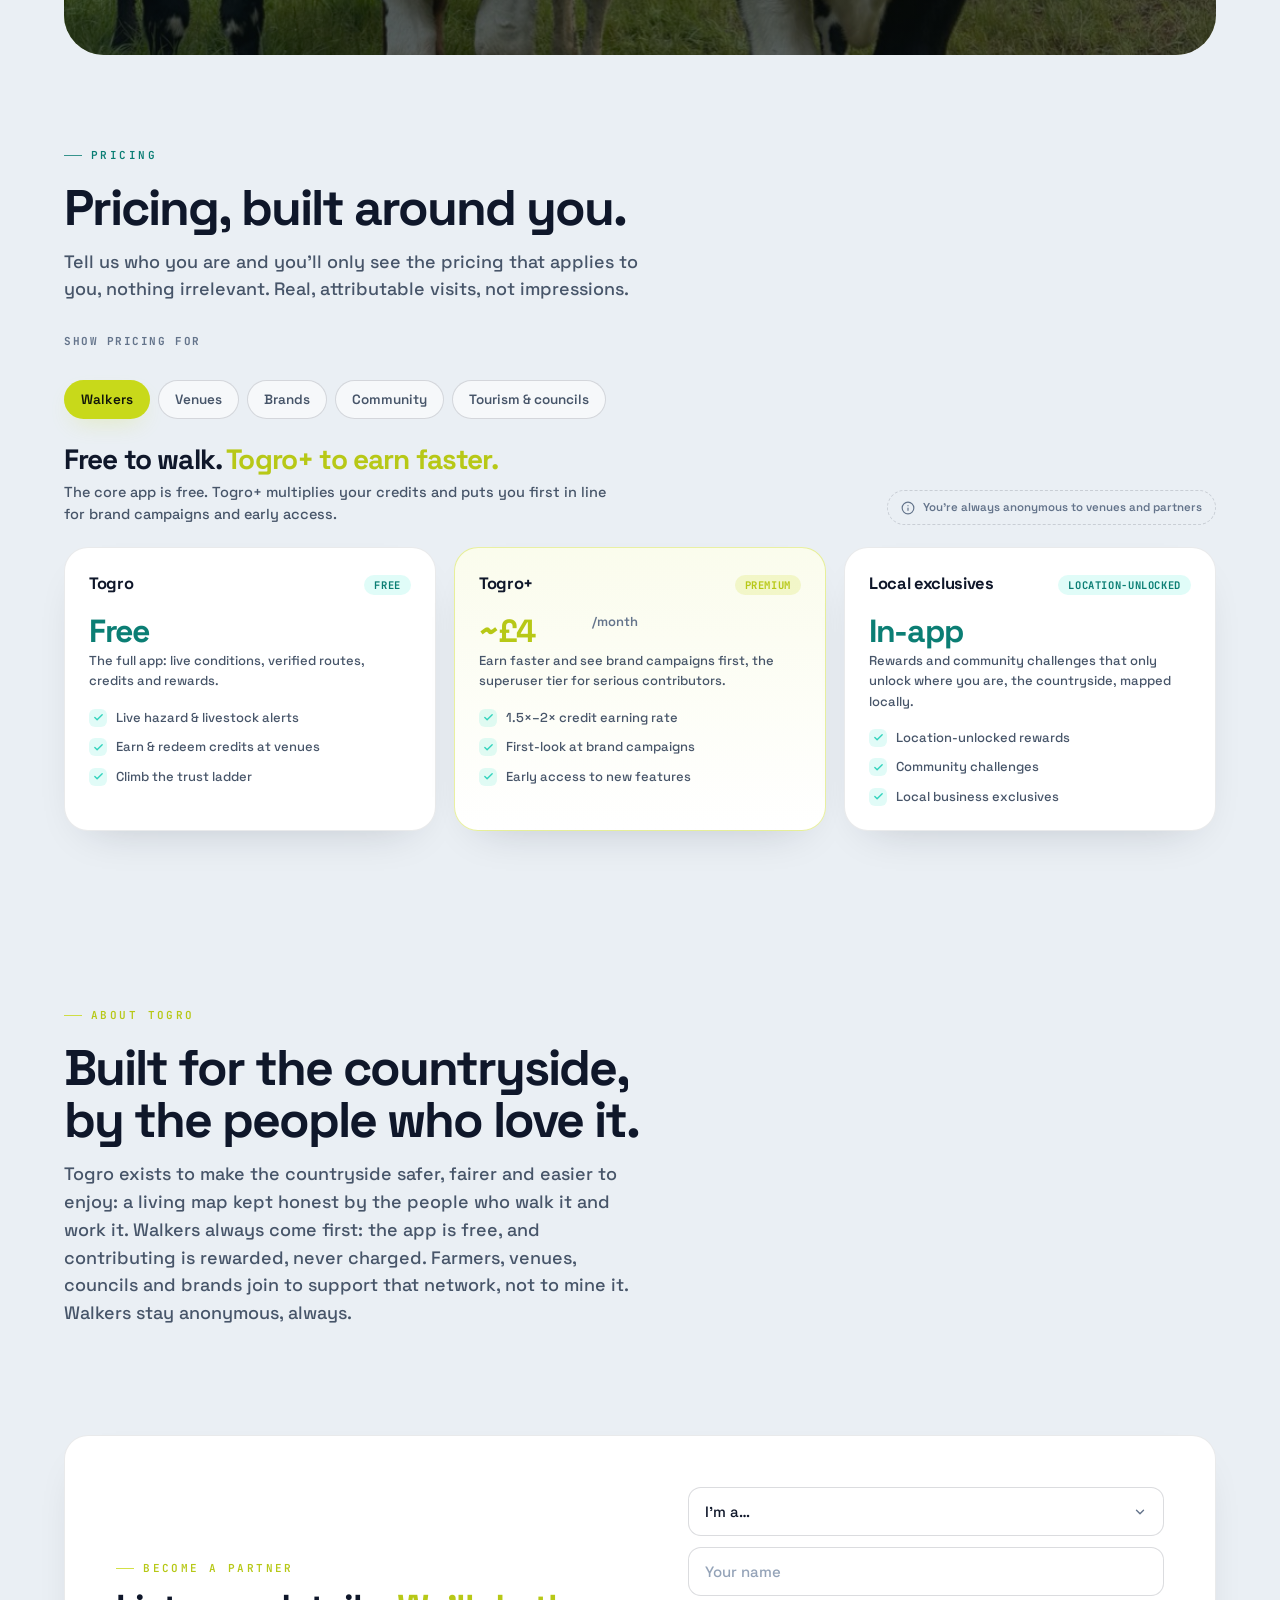
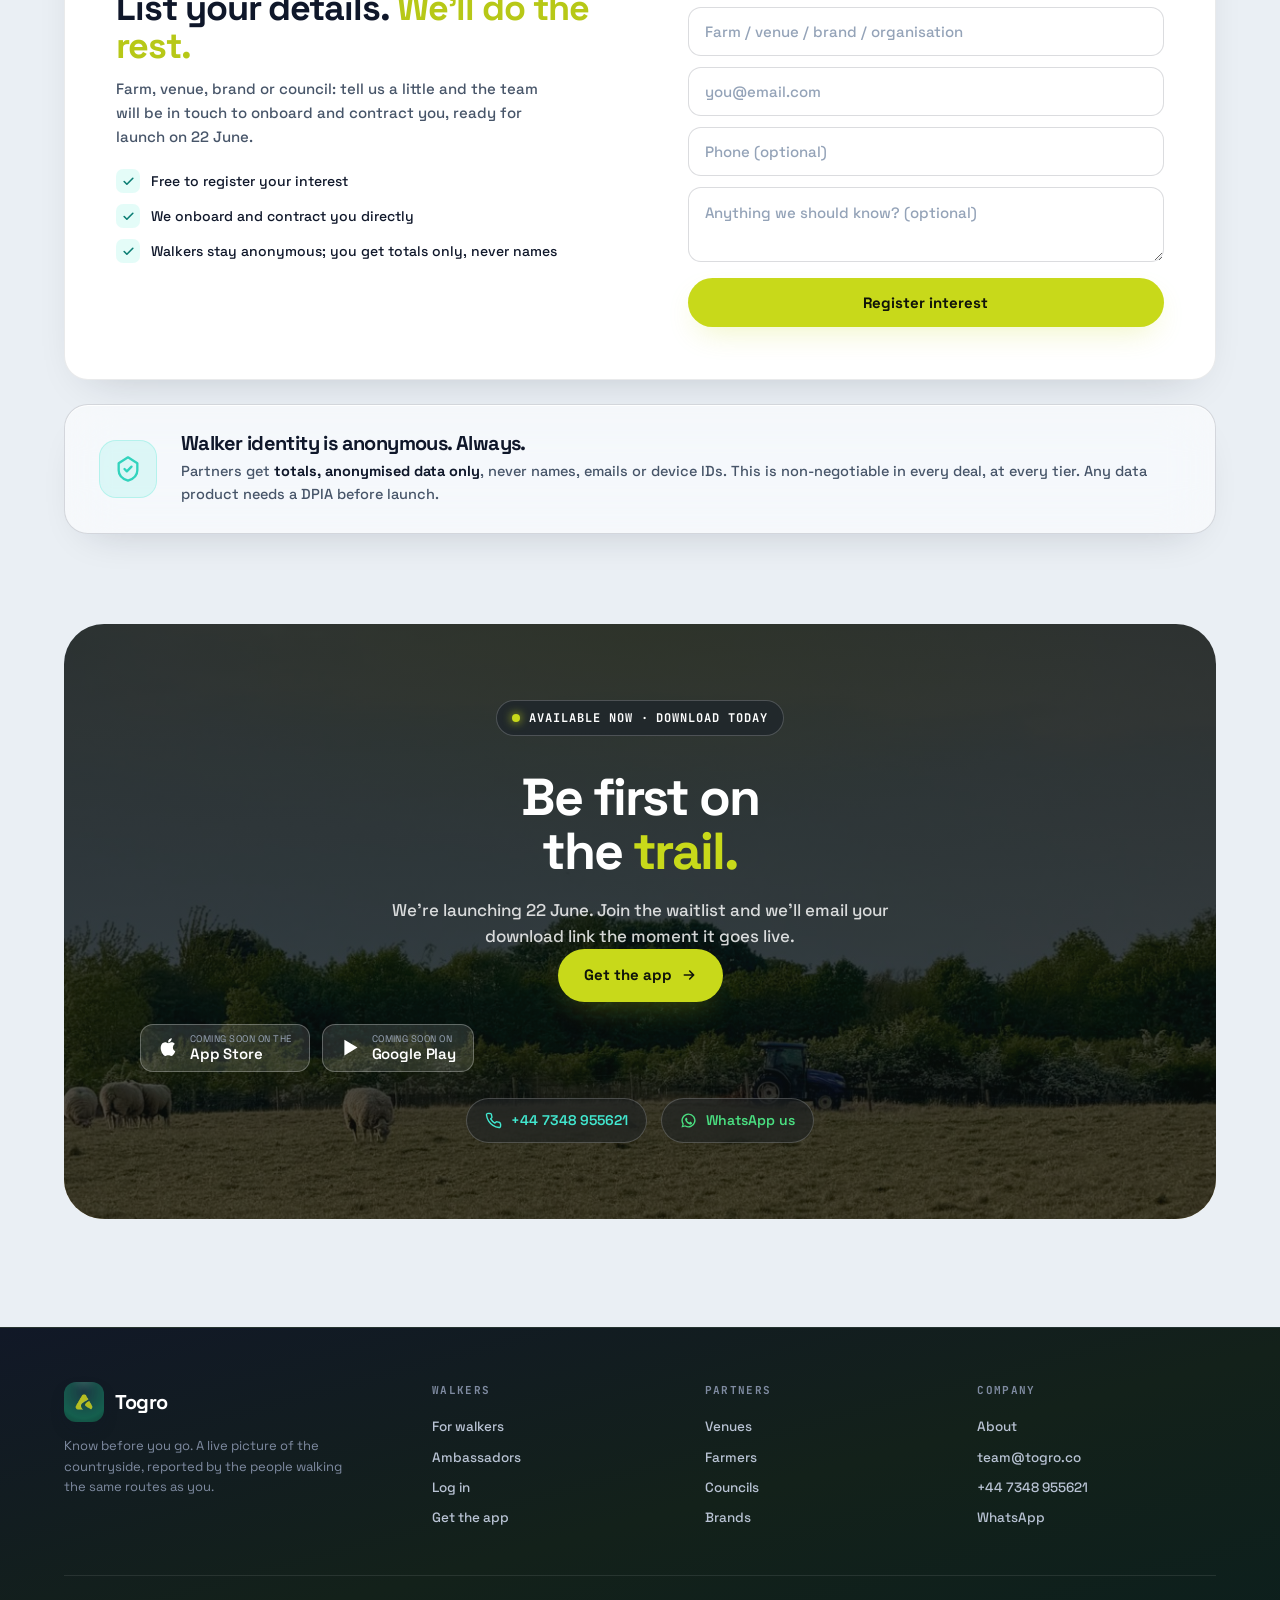
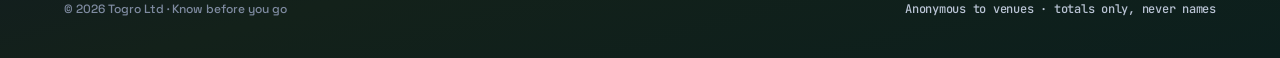
==== commit 242e033e: "About team as clickable slideshow; new Chandana photo; App Store + Google Play coming-soon badges in" ====
--- a/index.html
+++ b/index.html
@@ -63,6 +63,10 @@
         <div class="hero-aud">
           <span class="lbl">Walkers get the app free · partners are onboarded before launch</span>
         </div>
+        <div class="store-badges">
+          <span class="store-badge"><svg width="21" height="21" fill="#fff" viewBox="0 0 24 24"><path d="M17.05 12.04c-.03-2.6 2.12-3.85 2.22-3.91-1.21-1.77-3.1-2.01-3.77-2.04-1.6-.16-3.13.94-3.94.94-.81 0-2.07-.92-3.4-.89-1.75.03-3.36 1.02-4.26 2.58-1.82 3.16-.47 7.83 1.3 10.4.86 1.25 1.89 2.66 3.24 2.61 1.3-.05 1.79-.84 3.36-.84 1.57 0 2.01.84 3.39.81 1.4-.03 2.29-1.28 3.15-2.54.99-1.46 1.4-2.87 1.42-2.94-.03-.01-2.72-1.04-2.75-4.13zM14.6 4.7c.72-.87 1.2-2.08 1.07-3.28-1.03.04-2.28.69-3.02 1.56-.66.77-1.24 2-1.08 3.18 1.15.09 2.32-.59 3.03-1.46z"/></svg><span class="stxt"><small>Coming soon on the</small><b>App Store</b></span></span>
+          <span class="store-badge"><svg width="21" height="21" fill="#fff" viewBox="0 0 24 24"><path d="M5 3v18l15-9z"/></svg><span class="stxt"><small>Coming soon on</small><b>Google Play</b></span></span>
+        </div>
         <div class="hero-meta">
           <div class="m"><b class="teal" data-count="100" data-suffix="%">0</b><span>of the UK mapped</span></div>
           <div class="m"><b data-count="140000" data-suffix="+ mi">0</b><span>of UK paths</span></div>
@@ -513,6 +517,10 @@
         </form>
         <a href="https://app.togro.co" class="btn btn-lime btn-lg wl-live" id="wlLive">Get the app
           <svg width="16" height="16" viewBox="0 0 24 24" fill="none" stroke="currentColor" stroke-width="2.4" stroke-linecap="round" stroke-linejoin="round"><path d="M5 12h14M13 6l6 6-6 6"/></svg></a>
+        <div class="store-badges on-dark">
+          <span class="store-badge"><svg width="21" height="21" fill="#fff" viewBox="0 0 24 24"><path d="M17.05 12.04c-.03-2.6 2.12-3.85 2.22-3.91-1.21-1.77-3.1-2.01-3.77-2.04-1.6-.16-3.13.94-3.94.94-.81 0-2.07-.92-3.4-.89-1.75.03-3.36 1.02-4.26 2.58-1.82 3.16-.47 7.83 1.3 10.4.86 1.25 1.89 2.66 3.24 2.61 1.3-.05 1.79-.84 3.36-.84 1.57 0 2.01.84 3.39.81 1.4-.03 2.29-1.28 3.15-2.54.99-1.46 1.4-2.87 1.42-2.94-.03-.01-2.72-1.04-2.75-4.13zM14.6 4.7c.72-.87 1.2-2.08 1.07-3.28-1.03.04-2.28.69-3.02 1.56-.66.77-1.24 2-1.08 3.18 1.15.09 2.32-.59 3.03-1.46z"/></svg><span class="stxt"><small>Coming soon on the</small><b>App Store</b></span></span>
+          <span class="store-badge"><svg width="21" height="21" fill="#fff" viewBox="0 0 24 24"><path d="M5 3v18l15-9z"/></svg><span class="stxt"><small>Coming soon on</small><b>Google Play</b></span></span>
+        </div>
         <div class="wl-success" id="wlSuccess"><span class="ic"><svg width="15" height="15" viewBox="0 0 24 24" fill="none" stroke="currentColor" stroke-width="3" stroke-linecap="round" stroke-linejoin="round"><path d="M20 6 9 17l-5-5"/></svg></span>You're on the list. We'll email your download link on 22 June.</div>
         <div class="contact-row">
           <a href="tel:+447348955621" class="contact-pill ph"><svg viewBox="0 0 24 24" fill="none" stroke="currentColor" stroke-width="2" stroke-linecap="round" stroke-linejoin="round"><path d="M22 16.9v3a2 2 0 0 1-2.2 2 19.8 19.8 0 0 1-8.6-3.1 19.5 19.5 0 0 1-6-6 19.8 19.8 0 0 1-3.1-8.6A2 2 0 0 1 4.1 2h3a2 2 0 0 1 2 1.7c.1.9.3 1.8.6 2.6a2 2 0 0 1-.5 2.1L8 9.6a16 16 0 0 0 6 6l1.2-1.2a2 2 0 0 1 2.1-.5c.8.3 1.7.5 2.6.6a2 2 0 0 1 1.7 2Z"/></svg>+44 7348 955621</a>
--- a/styles.css
+++ b/styles.css
@@ -644,15 +644,36 @@
   .why li{display:flex;gap:12px;align-items:flex-start;font-size:15px;line-height:1.55;color:var(--text-2)}
   .why li svg{width:20px;height:20px;flex:none;color:#5b6112;margin-top:1px}
   .why li b{color:var(--text-1);font-weight:650}
-  .team-photos{display:grid;grid-template-columns:repeat(4,1fr);gap:20px;margin-top:36px}
-  @media(max-width:900px){.team-photos{grid-template-columns:1fr 1fr}}
-  @media(max-width:520px){.team-photos{grid-template-columns:1fr}}
+  .team-show{margin-top:36px}
+  .ts-stage{position:relative}
+  .ts-stage .tmem{display:none}
+  .ts-stage .tmem.on{display:grid;grid-template-columns:300px 1fr;gap:34px;align-items:center;animation:tsfade .35s ease}
+  @media(max-width:680px){.ts-stage .tmem.on{grid-template-columns:1fr;gap:18px;max-width:360px;margin:0 auto}}
+  @keyframes tsfade{from{opacity:0;transform:translateY(8px)}to{opacity:1;transform:none}}
   .tmem .ph{aspect-ratio:1/1;border-radius:16px;overflow:hidden;margin-bottom:14px;background:color-mix(in srgb,var(--teal) 12%,transparent)}
   .tmem .ph img{width:100%;height:100%;object-fit:cover;display:block}
   .tmem .ph.ini{display:grid;place-items:center;font-family:'JetBrains Mono',monospace;font-weight:700;font-size:34px;color:#5b6112;background:color-mix(in srgb,var(--lime) 16%,transparent)}
   .tmem h3{font-size:16px;margin:0 0 3px;letter-spacing:-.01em;color:var(--text-1)}
   .tmem .role{display:block;font-size:12.5px;font-weight:600;color:var(--teal-ink,#0B7E74);margin-bottom:8px}
   .tmem p{font-size:13px;line-height:1.5;color:var(--text-2);margin:0}
+  .ts-stage .tmem .ph{margin:0;max-width:340px;width:100%}
+  .ts-text h3{font-size:22px;margin:0 0 4px;letter-spacing:-.02em;color:var(--text-1)}
+  .ts-text .role{display:block;font-size:14px;font-weight:600;color:var(--teal-ink,#0B7E74);margin-bottom:14px}
+  .ts-text p{font-size:15.5px;line-height:1.6;color:var(--text-2);margin:0}
+  .ts-nav{display:flex;align-items:center;justify-content:center;gap:16px;margin-top:30px}
+  .ts-arrow{width:42px;height:42px;border-radius:50%;border:1px solid var(--line-2);background:var(--card);color:var(--text-1);display:grid;place-items:center;cursor:pointer;transition:background .2s,border-color .2s}
+  .ts-arrow:hover{background:var(--glass);border-color:color-mix(in srgb,var(--lime) 60%,transparent)}
+  .ts-arrow svg{width:20px;height:20px}
+  .ts-dots{display:flex;gap:8px;align-items:center}
+  .ts-dot{width:9px;height:9px;padding:0;border-radius:50%;background:var(--line-2);border:none;cursor:pointer;transition:all .2s}
+  .ts-dot.on{background:var(--lime);width:24px;border-radius:5px}
+  .store-badges{display:flex;gap:12px;flex-wrap:wrap;margin-top:22px}
+  .store-badge{display:inline-flex;align-items:center;gap:11px;padding:9px 17px;border-radius:13px;background:#111827;border:1px solid rgba(255,255,255,.14);color:#fff;cursor:default}
+  .store-badge svg{width:21px;height:21px;fill:#fff;flex:none}
+  .store-badge .stxt{display:flex;flex-direction:column;line-height:1.15;text-align:left}
+  .store-badge small{font-size:9.5px;letter-spacing:.05em;text-transform:uppercase;color:#9aa6b8}
+  .store-badge b{font-size:15px;font-weight:600;letter-spacing:-.01em}
+  .store-badges.on-dark .store-badge{background:rgba(255,255,255,.12);border-color:rgba(255,255,255,.28)}
   .grow2{display:grid;grid-template-columns:1fr 1fr;gap:16px;margin-top:26px}
   @media(max-width:680px){.grow2{grid-template-columns:1fr}}
   .gcard{border-radius:16px;padding:22px}
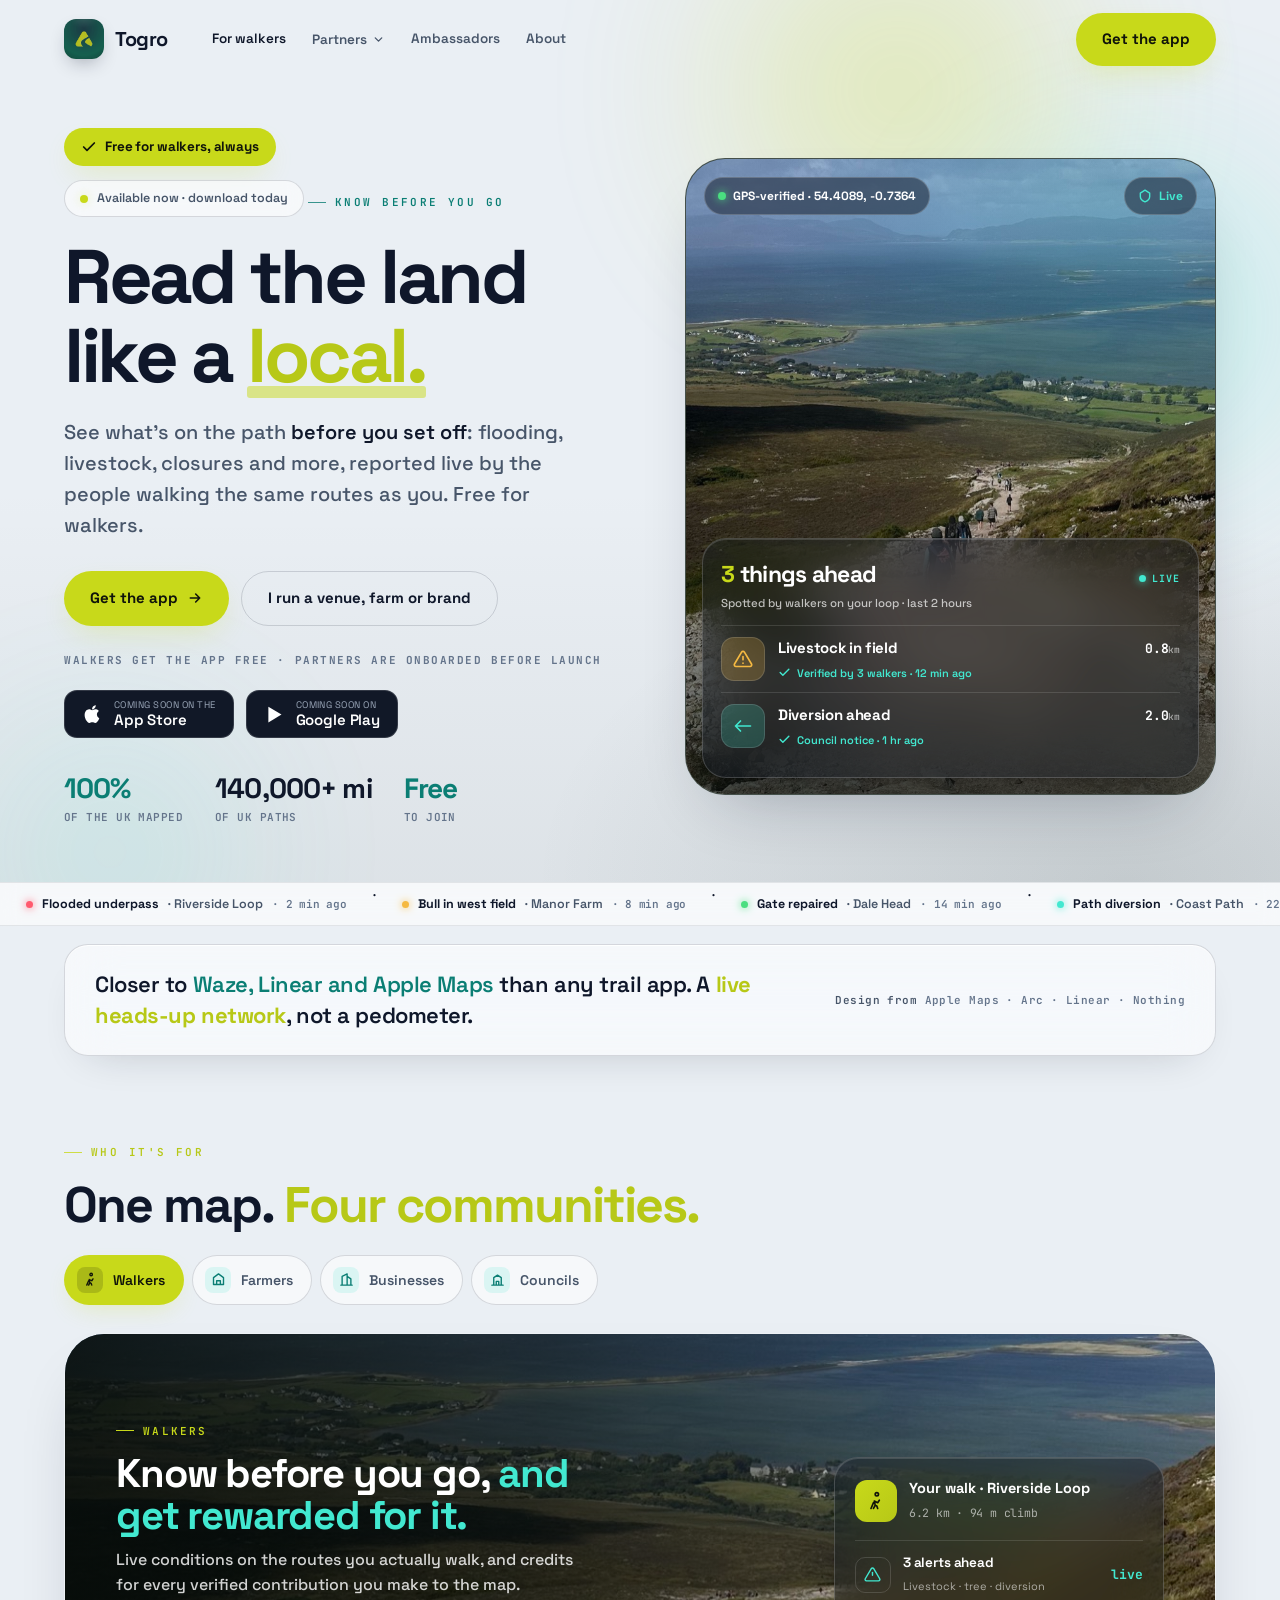
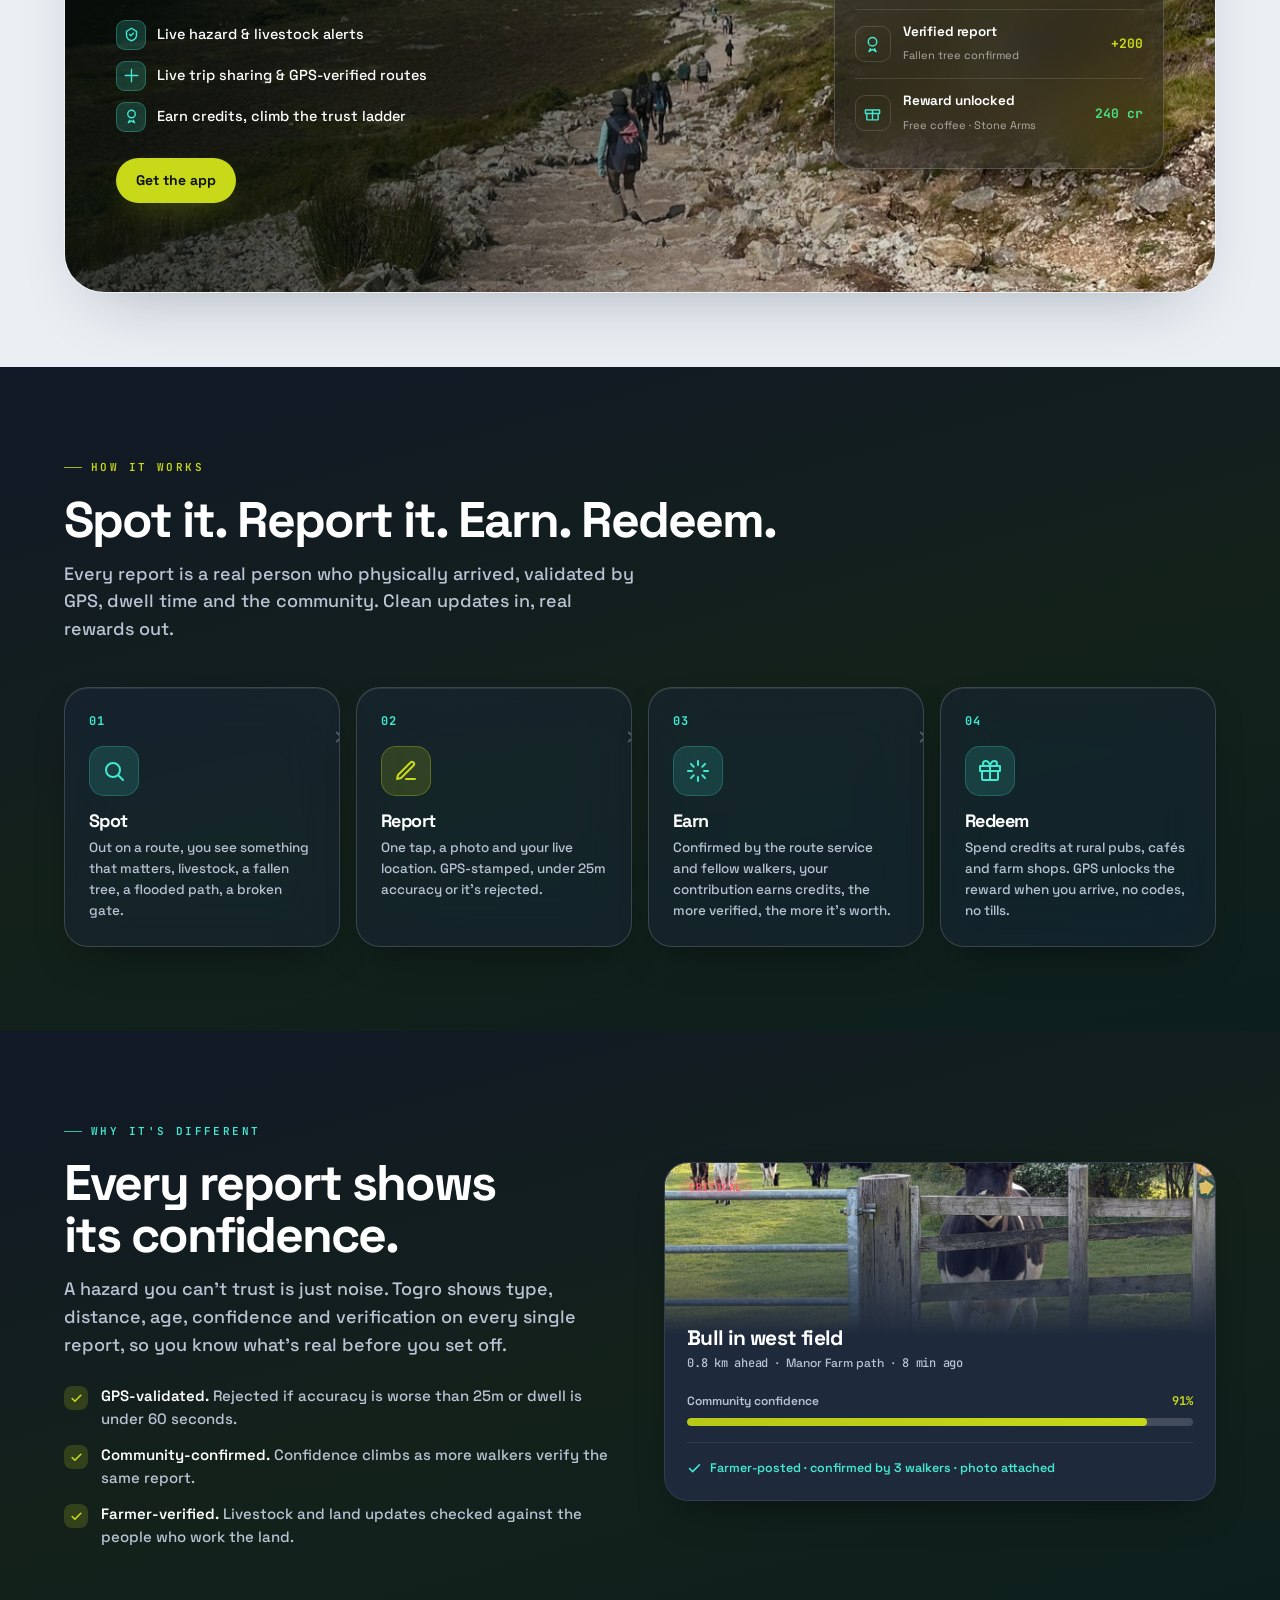
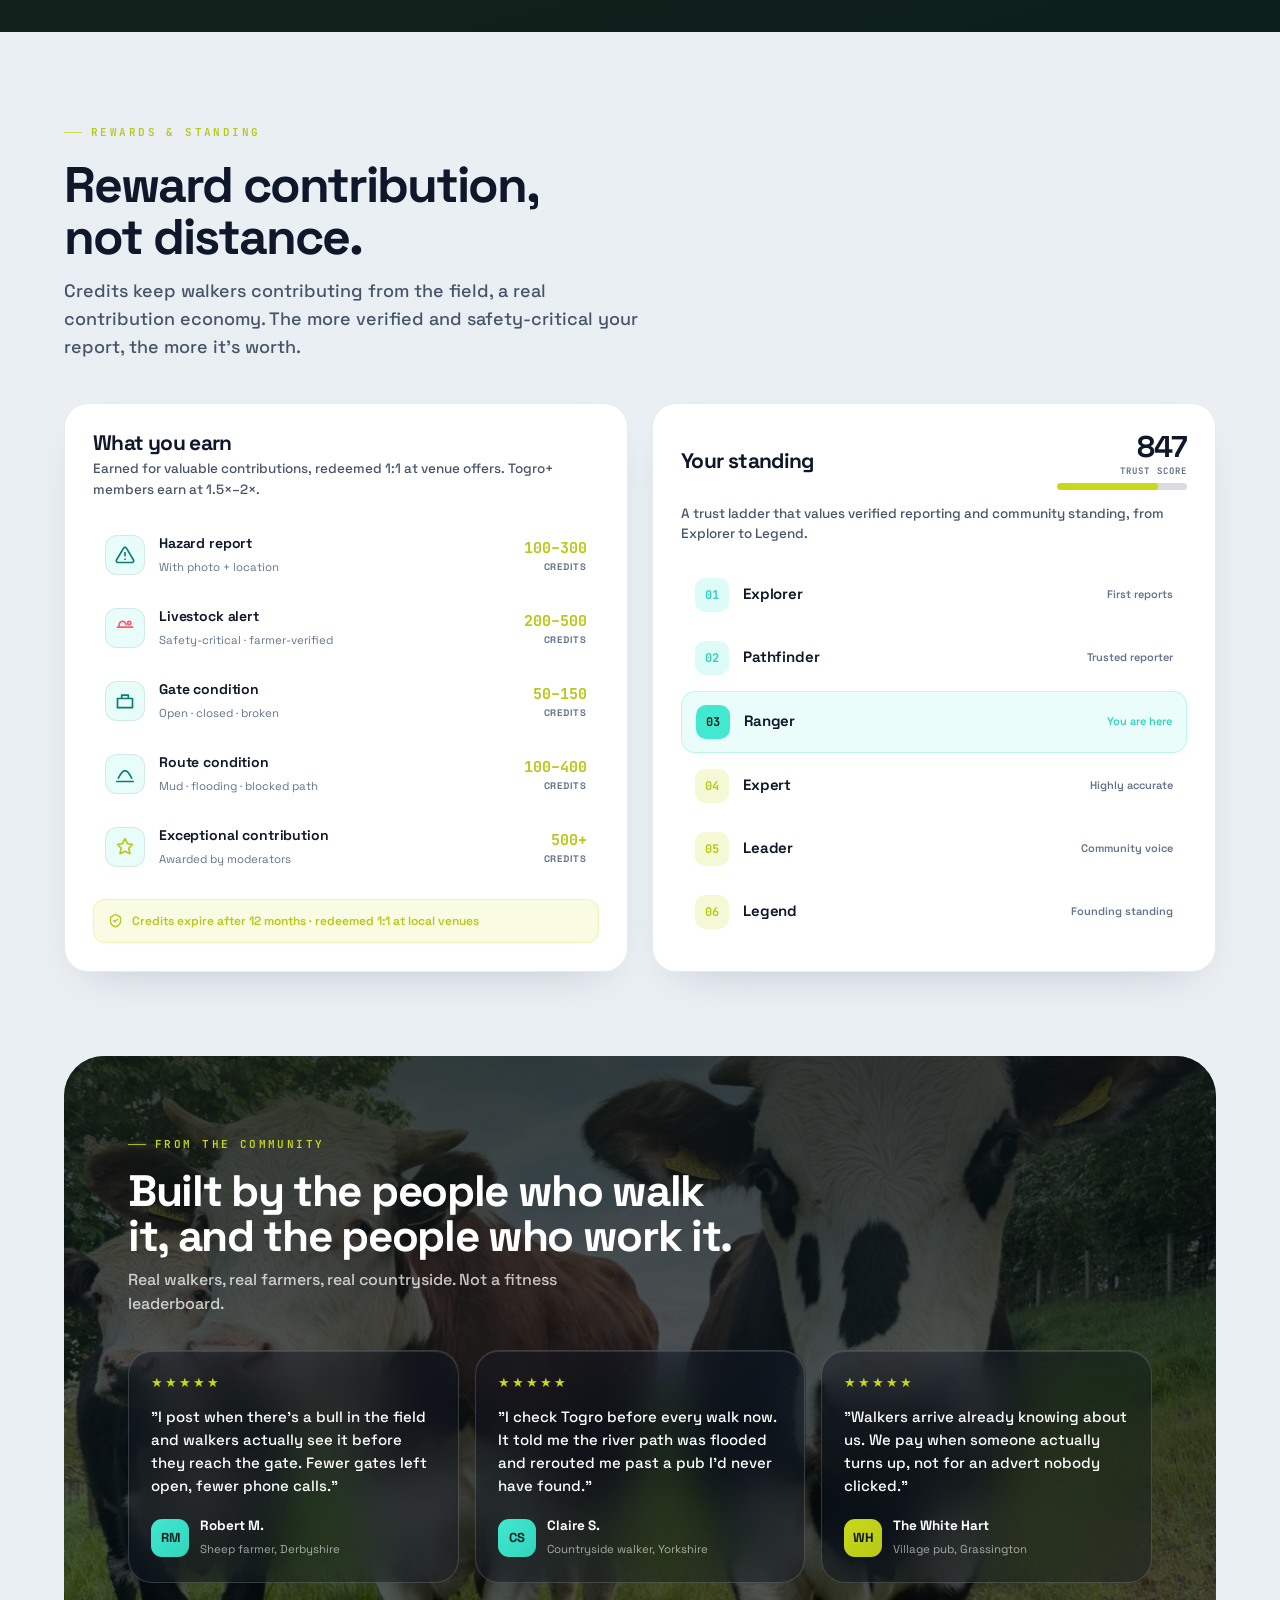
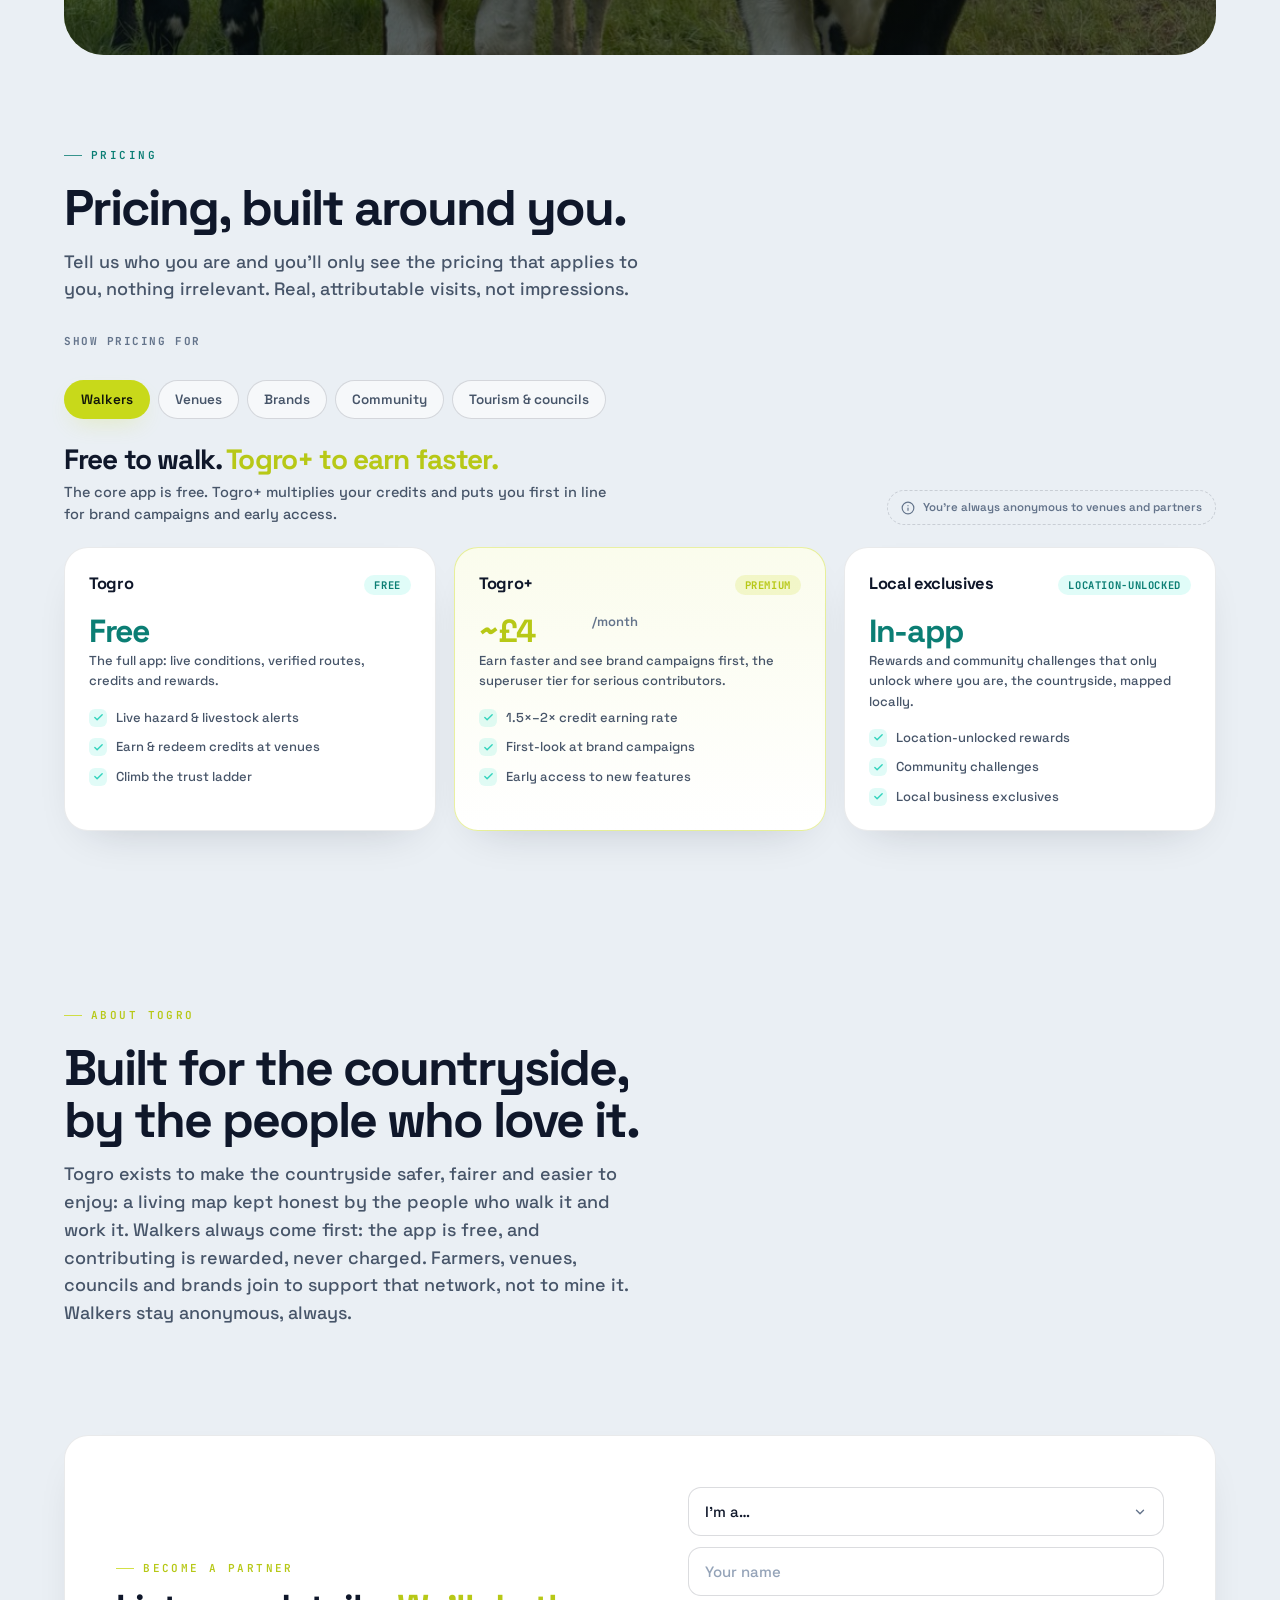
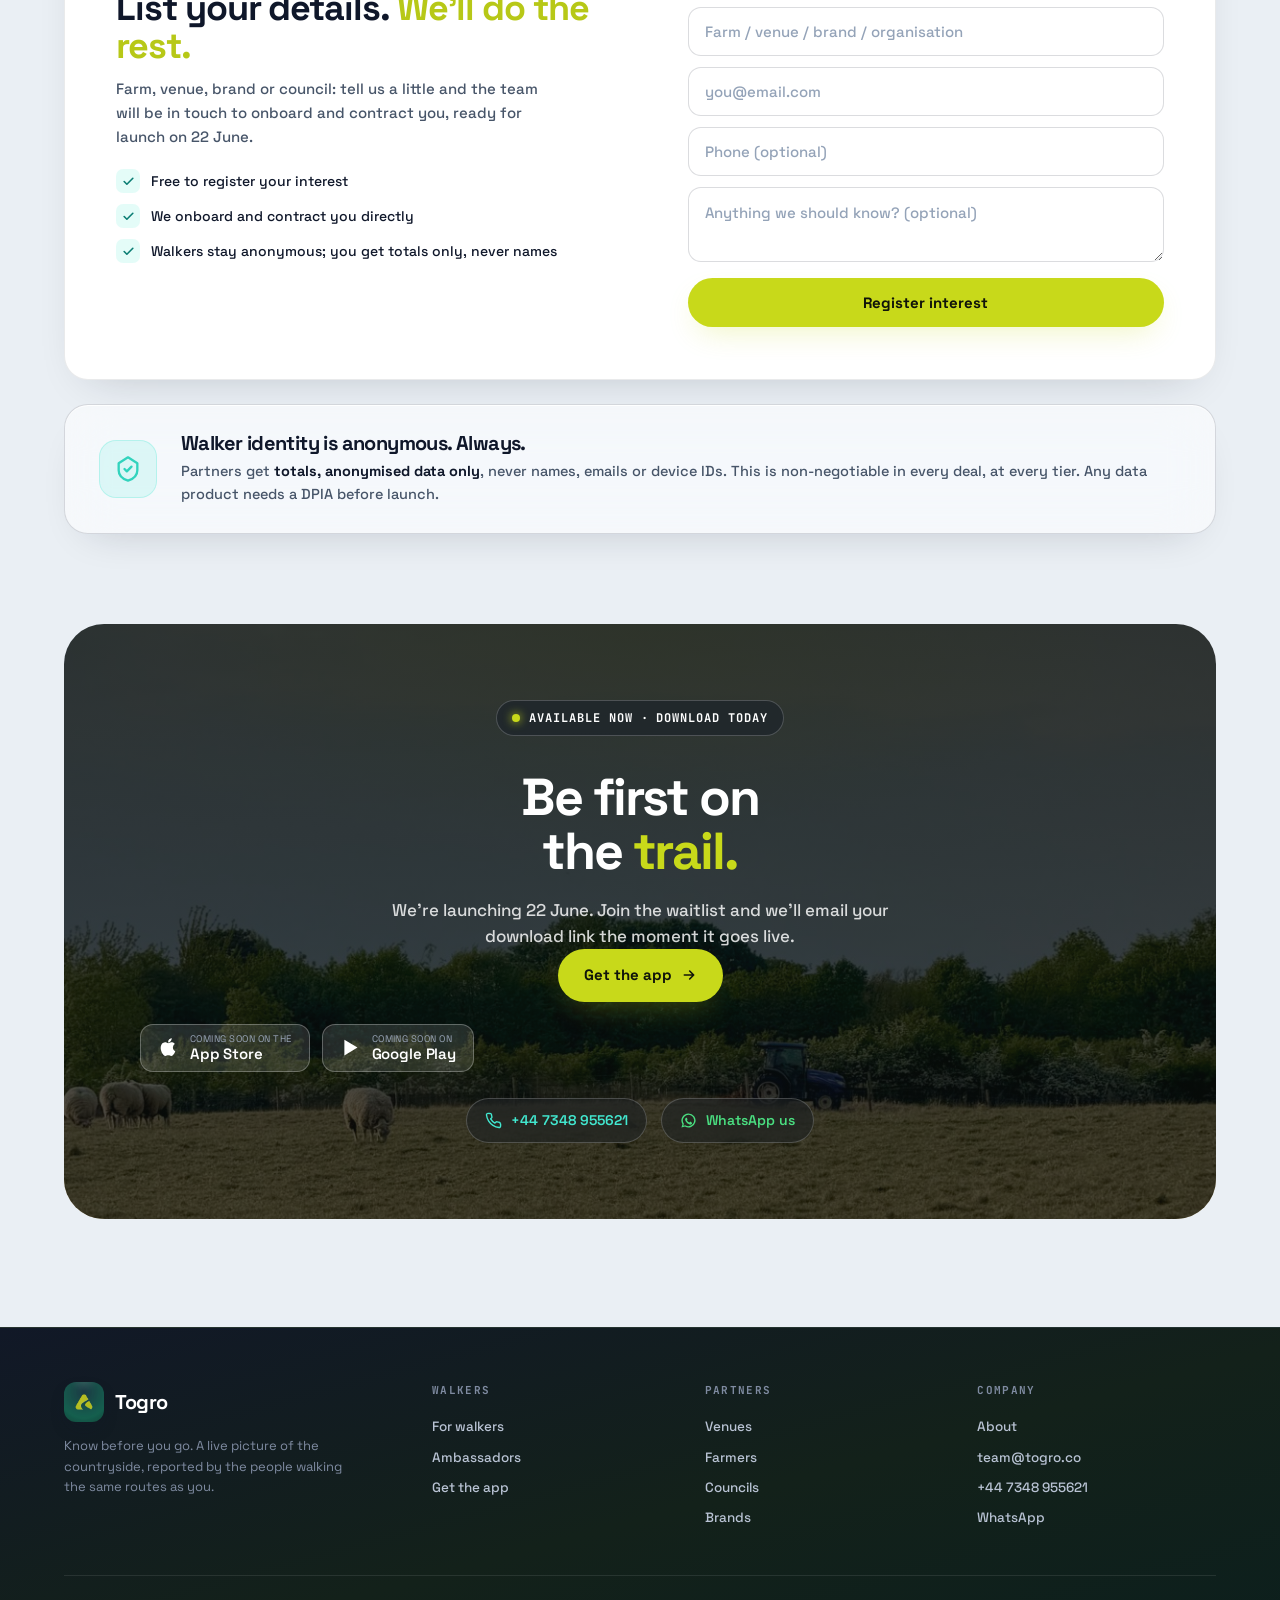
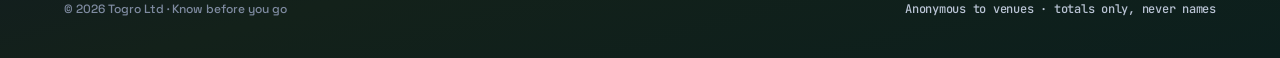
==== commit 0ec91e99: "Remove Log in links until launch; add Sarfaraz headshot to team slideshow Co-Authored-By: Claude Opu" ====
--- a/index.html
+++ b/index.html
@@ -34,13 +34,13 @@
     </a>
     <nav class="nav-links"><a href="/" style="color:var(--text-1)">For walkers</a><div class="nav-drop"><button type="button" class="nav-droptrig">Partners <svg width="13" height="13" viewBox="0 0 24 24" fill="none" stroke="currentColor" stroke-width="2.4" stroke-linecap="round" stroke-linejoin="round"><path d="M6 9l6 6 6-6"/></svg></button><div class="nav-menu"><a href="business">Venues</a><a href="farmers">Farmers</a><a href="councils">Councils</a><a href="brands">Brands</a></div></div><a href="ambassadors">Ambassadors</a><a href="about">About</a></nav>
     <div class="nav-actions">
-      <a href="https://app.togro.co/login" class="nav-login">Log in</a>
+      
       <a href="#cta" class="btn btn-lime btn-lg wl-cta">Join the waitlist</a>
       <button class="burger" id="burger" aria-label="Menu"><svg width="22" height="22" viewBox="0 0 24 24" fill="none" stroke="currentColor" stroke-width="2.2" stroke-linecap="round"><path d="M4 7h16M4 12h16M4 17h16"/></svg></button>
     </div>
   </div>
 </header>
-<nav class="mobile-menu glass" id="mobileMenu"><a href="/" style="color:var(--text-1)">For walkers</a><a href="business">Venues</a><a href="farmers">Farmers</a><a href="councils">Councils</a><a href="brands">Brands</a><a href="ambassadors">Ambassadors</a><a href="about">About</a><a href="https://app.togro.co/login">Log in</a><a href="#cta" class="btn btn-lime btn-md wl-cta">Join the waitlist</a></nav>
+<nav class="mobile-menu glass" id="mobileMenu"><a href="/" style="color:var(--text-1)">For walkers</a><a href="business">Venues</a><a href="farmers">Farmers</a><a href="councils">Councils</a><a href="brands">Brands</a><a href="ambassadors">Ambassadors</a><a href="about">About</a><a href="#cta" class="btn btn-lime btn-md wl-cta">Join the waitlist</a></nav>
 <span id="top"></span>
 
 <!-- ════════════════ HERO ════════════════ -->
@@ -532,7 +532,7 @@
 </section>
 
 <!-- ════════════════ FOOTER ════════════════ -->
-<footer class="invert"><div class="wrap"><div class="foot-grid"><div class="foot-brand"><div class="brand"><span class="mk"><img src="images/logo-badge.png" alt="Togro logo"></span>Togro</div><p>Know before you go. A live picture of the countryside, reported by the people walking the same routes as you.</p></div><div class="foot-col"><h5>Walkers</h5><a href="/">For walkers</a><a href="ambassadors">Ambassadors</a><a href="https://app.togro.co/login">Log in</a><a href="/#cta" class="wl-cta">Join the waitlist</a></div><div class="foot-col"><h5>Partners</h5><a href="business">Venues</a><a href="farmers">Farmers</a><a href="councils">Councils</a><a href="brands">Brands</a></div><div class="foot-col"><h5>Company</h5><a href="about">About</a><a href="mailto:team@togro.co">team@togro.co</a><a href="tel:+447348955621">+44 7348 955621</a><a href="https://wa.me/447348955621">WhatsApp</a></div></div><div class="foot-bottom"><span>&copy; 2026 Togro Ltd &middot; Know before you go</span><span class="mono">Anonymous to venues &middot; totals only, never names</span></div></div></footer>
+<footer class="invert"><div class="wrap"><div class="foot-grid"><div class="foot-brand"><div class="brand"><span class="mk"><img src="images/logo-badge.png" alt="Togro logo"></span>Togro</div><p>Know before you go. A live picture of the countryside, reported by the people walking the same routes as you.</p></div><div class="foot-col"><h5>Walkers</h5><a href="/">For walkers</a><a href="ambassadors">Ambassadors</a><a href="/#cta" class="wl-cta">Join the waitlist</a></div><div class="foot-col"><h5>Partners</h5><a href="business">Venues</a><a href="farmers">Farmers</a><a href="councils">Councils</a><a href="brands">Brands</a></div><div class="foot-col"><h5>Company</h5><a href="about">About</a><a href="mailto:team@togro.co">team@togro.co</a><a href="tel:+447348955621">+44 7348 955621</a><a href="https://wa.me/447348955621">WhatsApp</a></div></div><div class="foot-bottom"><span>&copy; 2026 Togro Ltd &middot; Know before you go</span><span class="mono">Anonymous to venues &middot; totals only, never names</span></div></div></footer>
 
 <script>
 (function(){
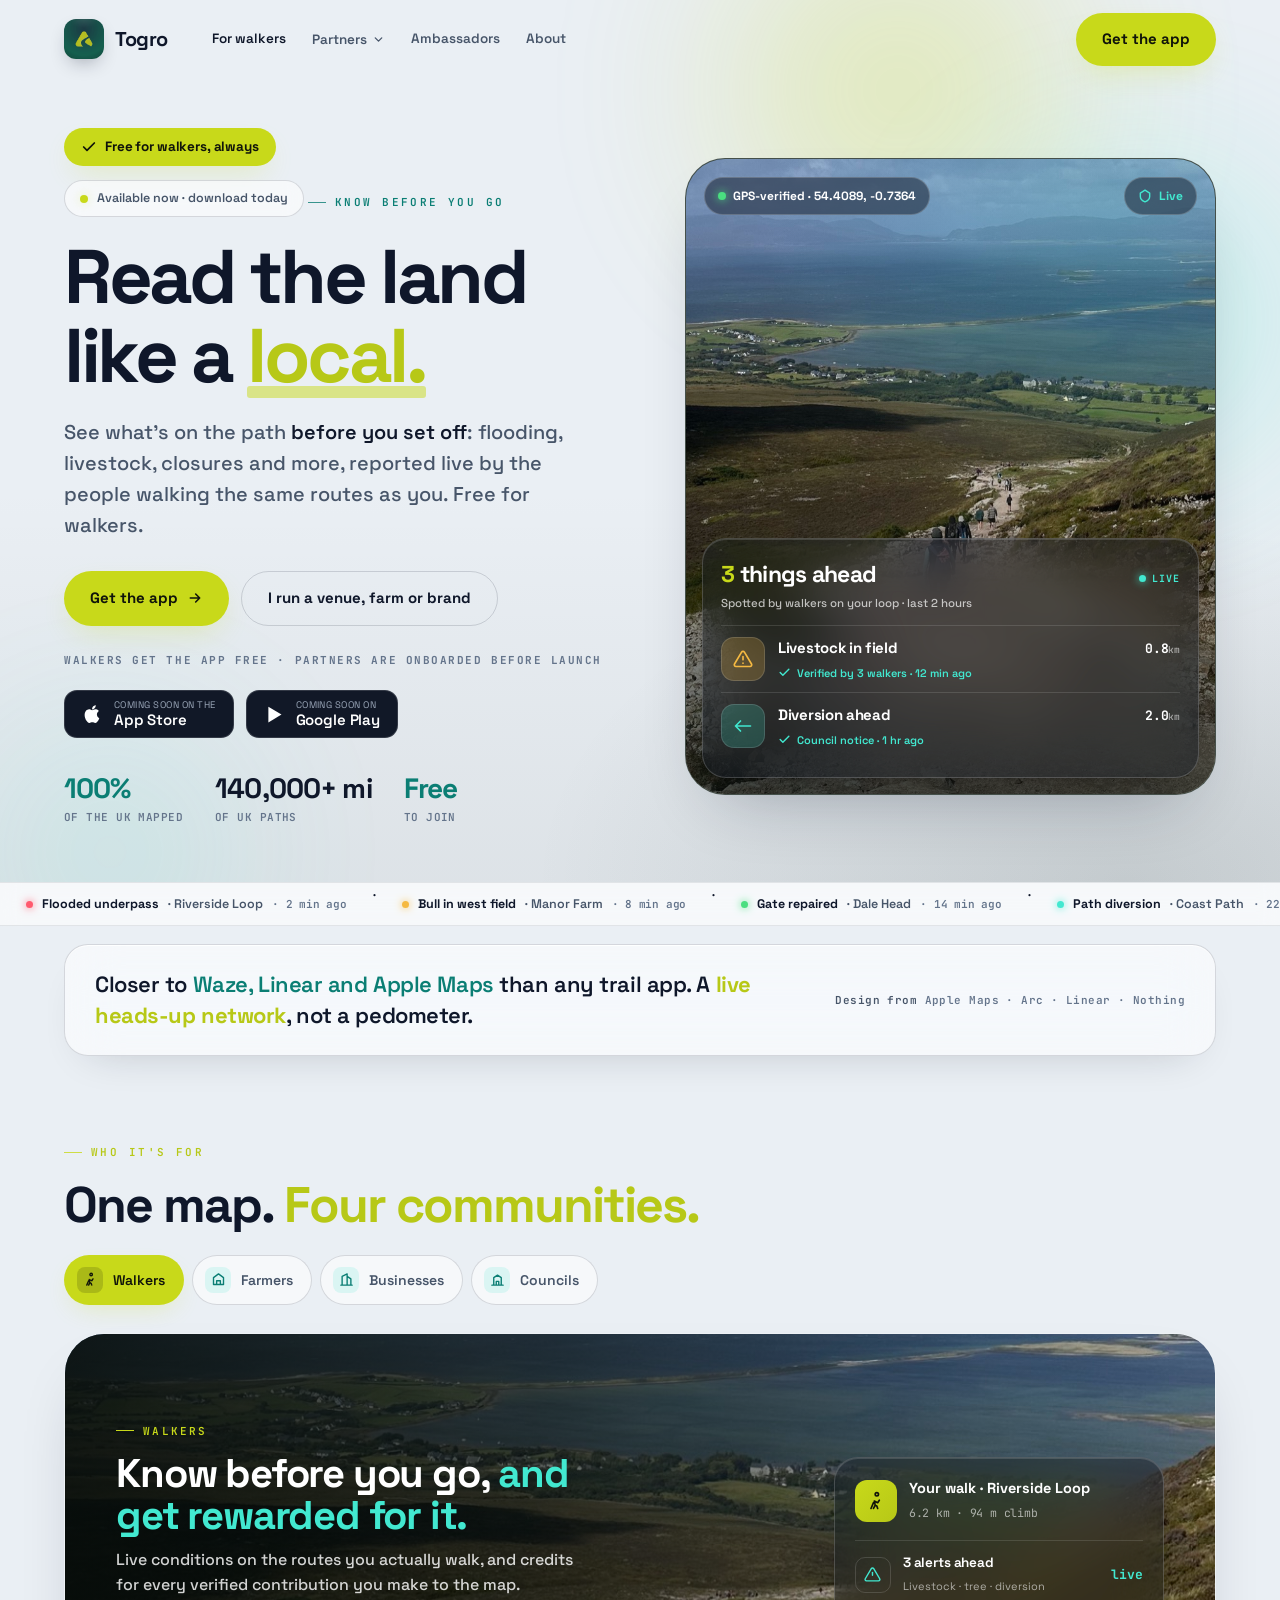
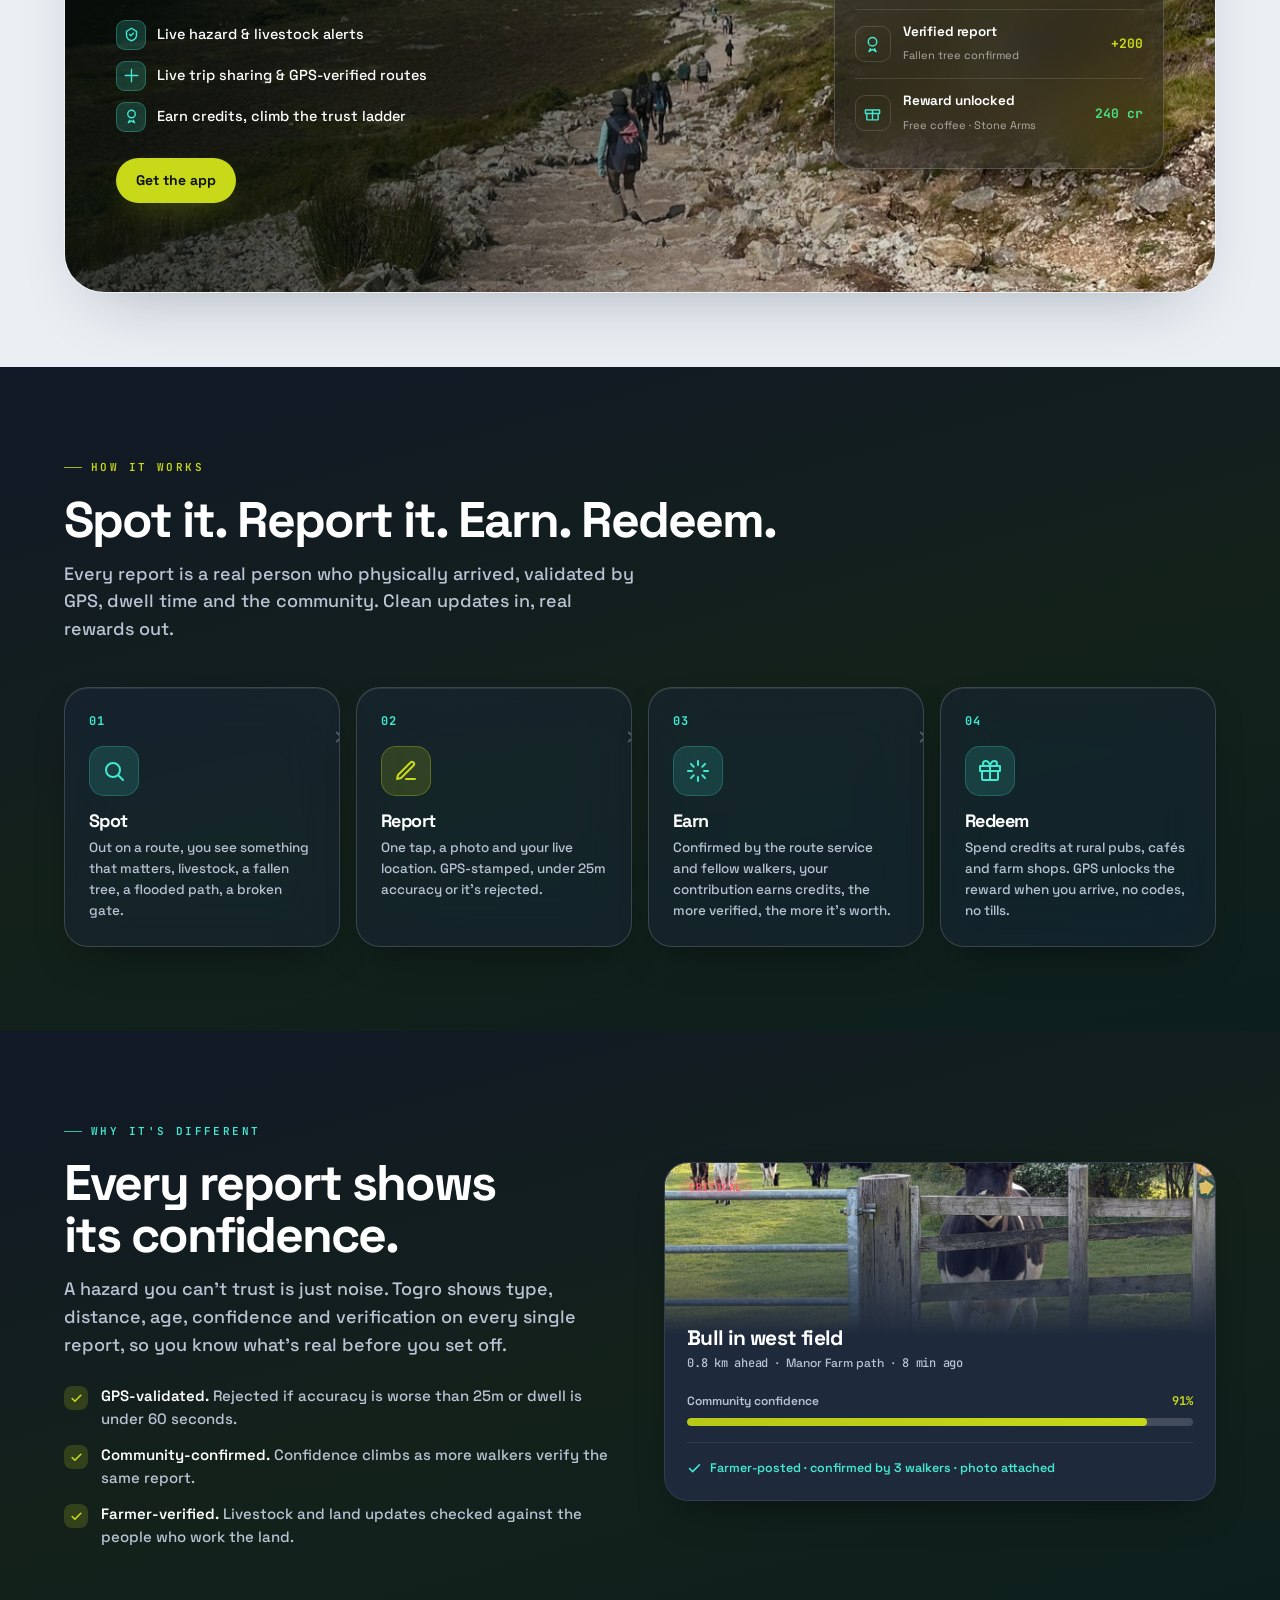
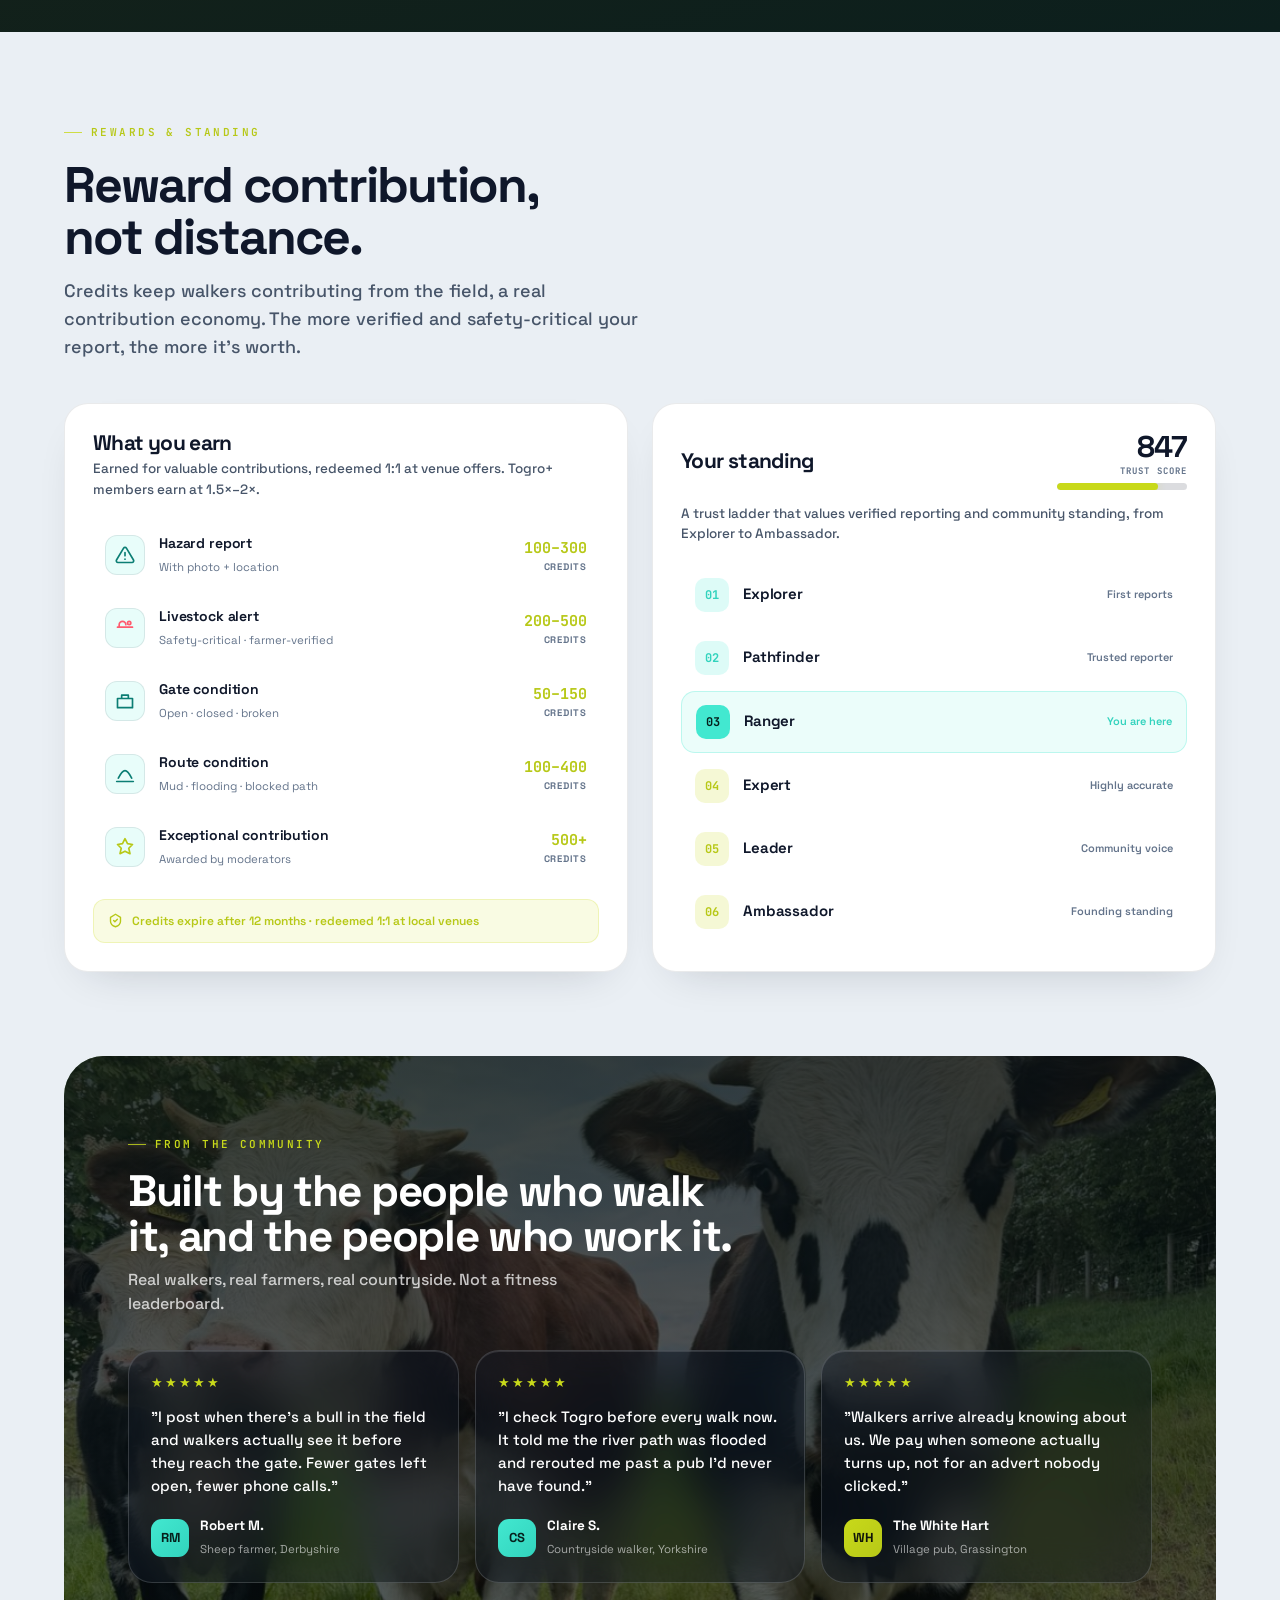
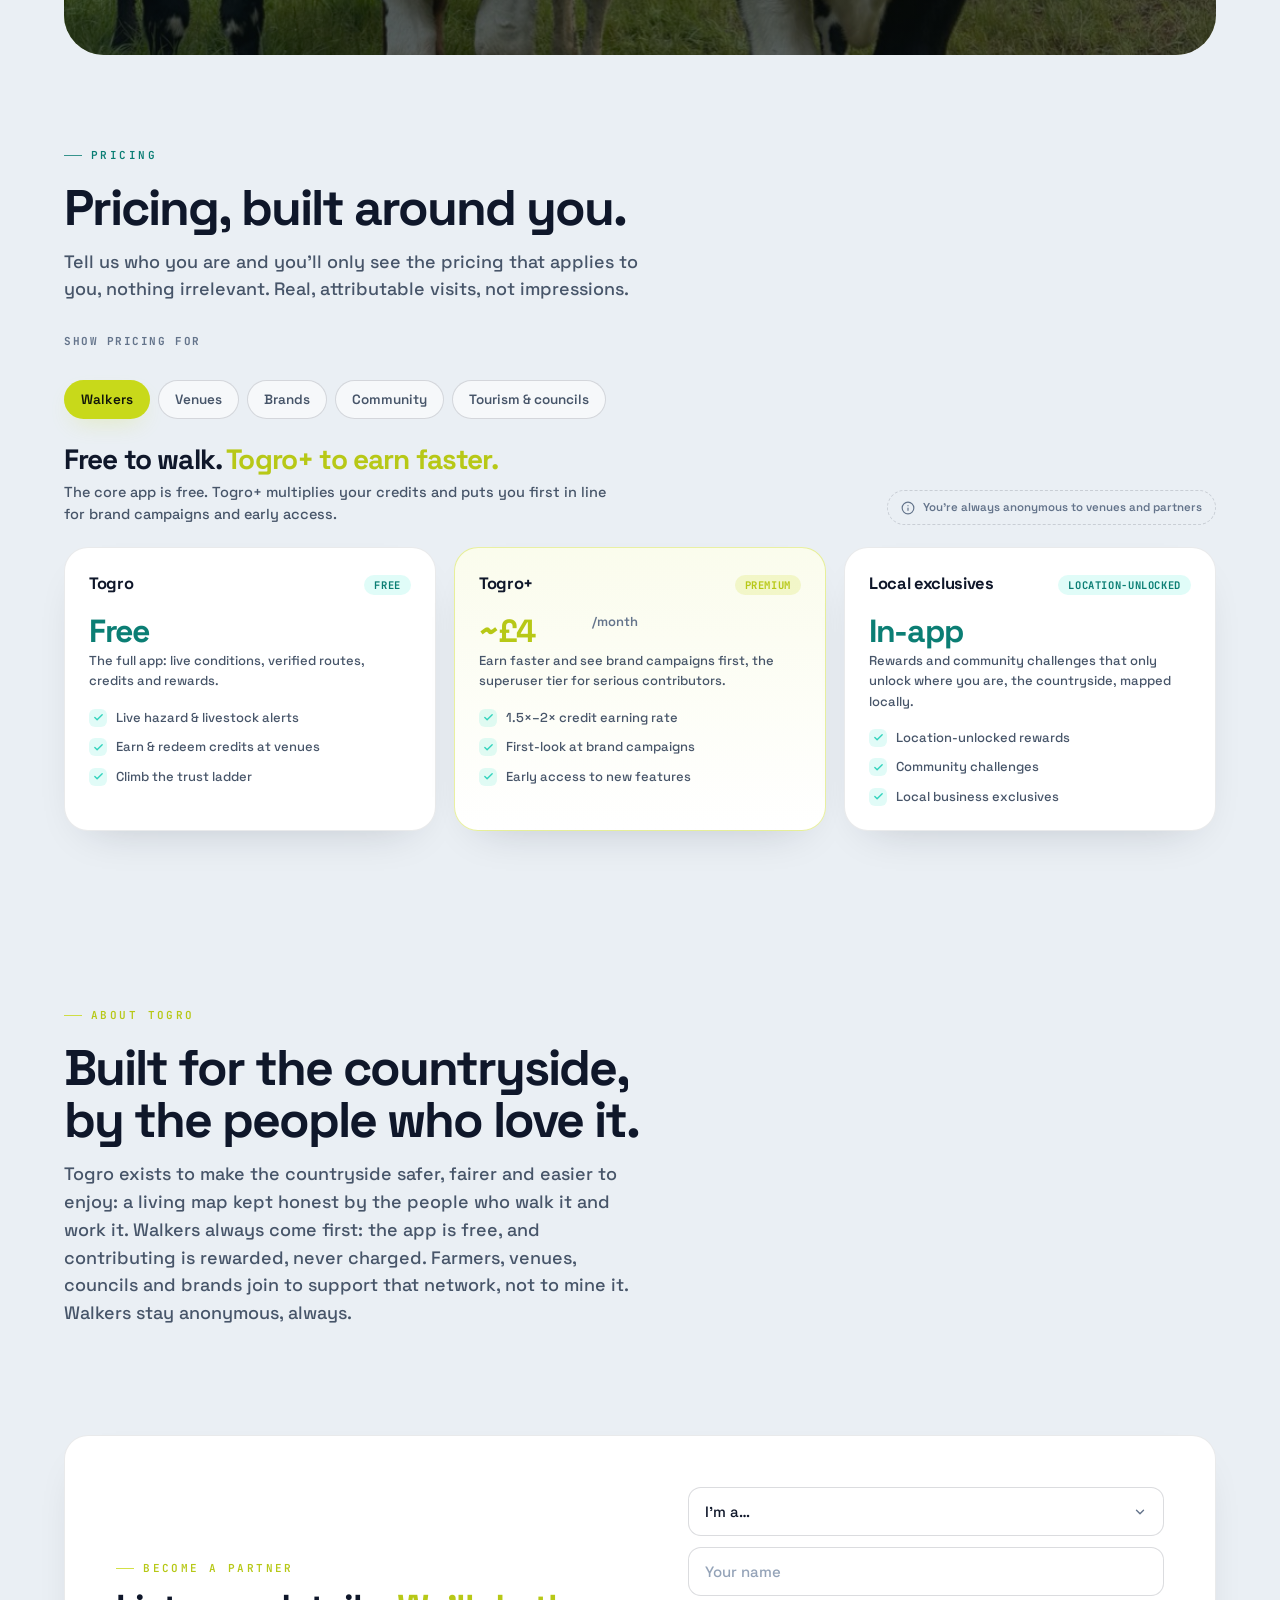
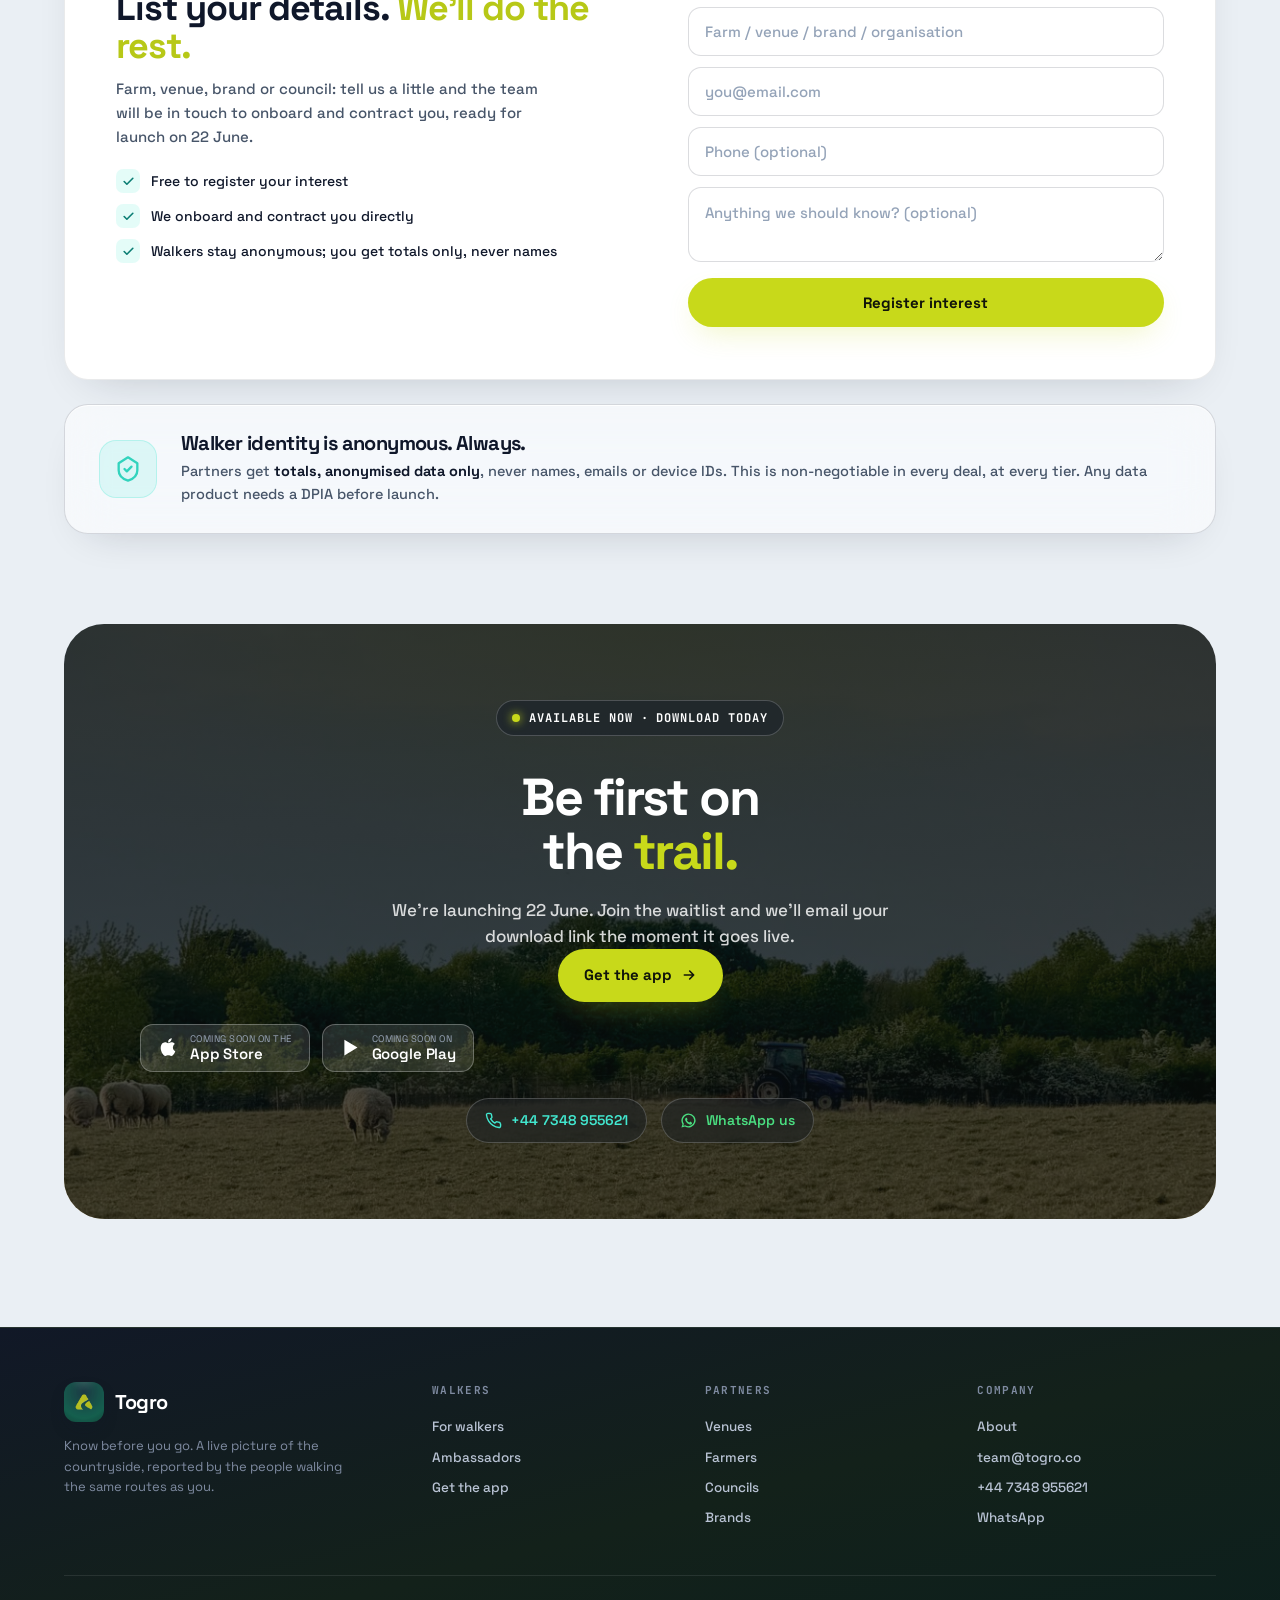
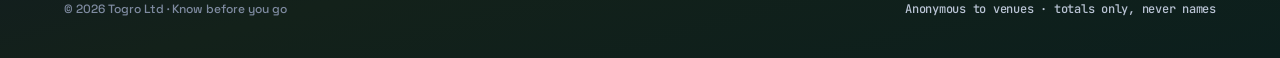
==== commit ac217335: "Rename top ladder tier from Legend to Ambassador (drop 'Legend') Co-Authored-By: Claude Opus 4.8 <no" ====
--- a/index.html
+++ b/index.html
@@ -309,14 +309,14 @@
           <div class="panel-h"><h3>Your standing</h3></div>
           <div class="trust-badge"><div class="n">847</div><div class="l">TRUST SCORE</div><div class="tprog"><i></i></div></div>
         </div>
-        <p class="ph-sub" style="margin-top:0">A trust ladder that values verified reporting and community standing, from Explorer to Legend.</p>
+        <p class="ph-sub" style="margin-top:0">A trust ladder that values verified reporting and community standing, from Explorer to Ambassador.</p>
         <div class="ladder">
           <div class="rung teal"><div class="rn">01</div><b>Explorer</b><span class="rmeta">First reports</span></div>
           <div class="rung teal"><div class="rn">02</div><b>Pathfinder</b><span class="rmeta">Trusted reporter</span></div>
           <div class="rung teal cur"><div class="rn">03</div><b>Ranger</b><span class="rmeta">You are here</span></div>
           <div class="rung lime"><div class="rn">04</div><b>Expert</b><span class="rmeta">Highly accurate</span></div>
           <div class="rung lime"><div class="rn">05</div><b>Leader</b><span class="rmeta">Community voice</span></div>
-          <div class="rung lime"><div class="rn">06</div><b>Legend</b><span class="rmeta">Founding standing</span></div>
+          <div class="rung lime"><div class="rn">06</div><b>Ambassador</b><span class="rmeta">Founding standing</span></div>
         </div>
       </div>
     </div>
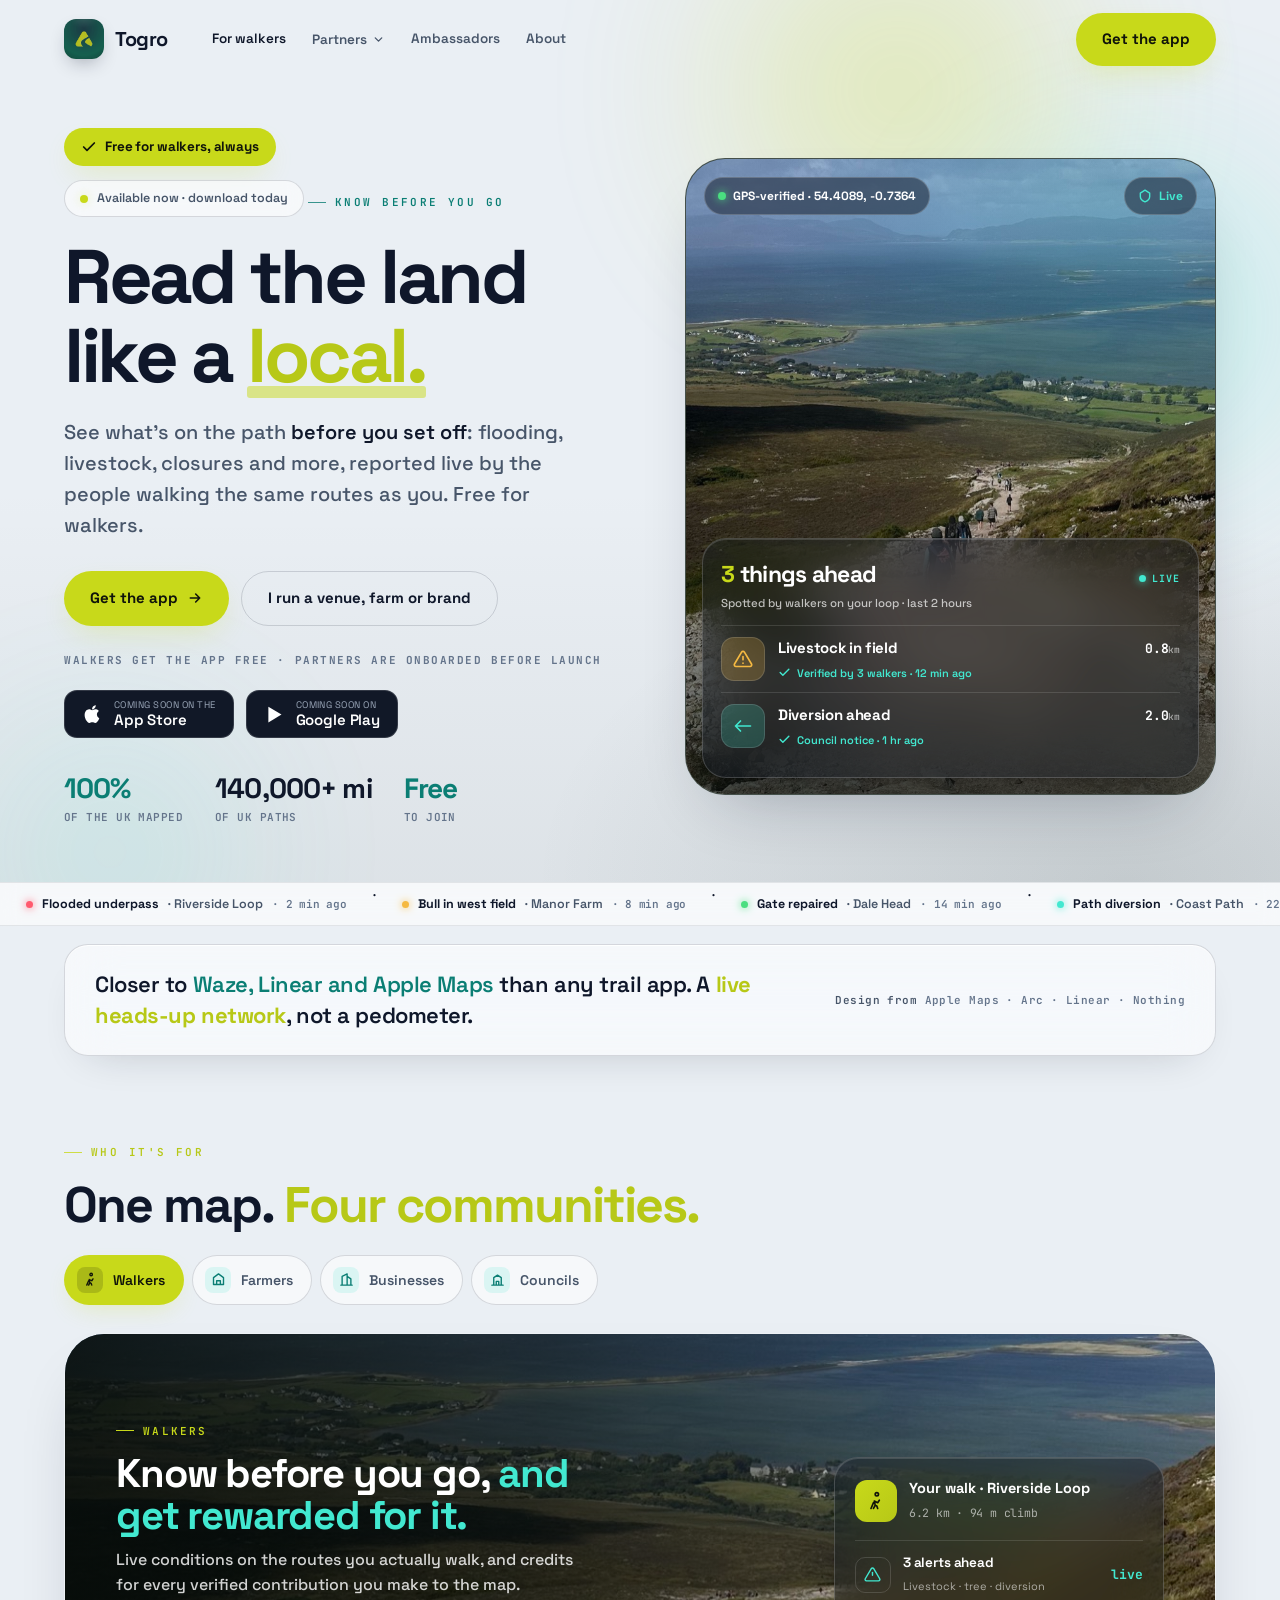
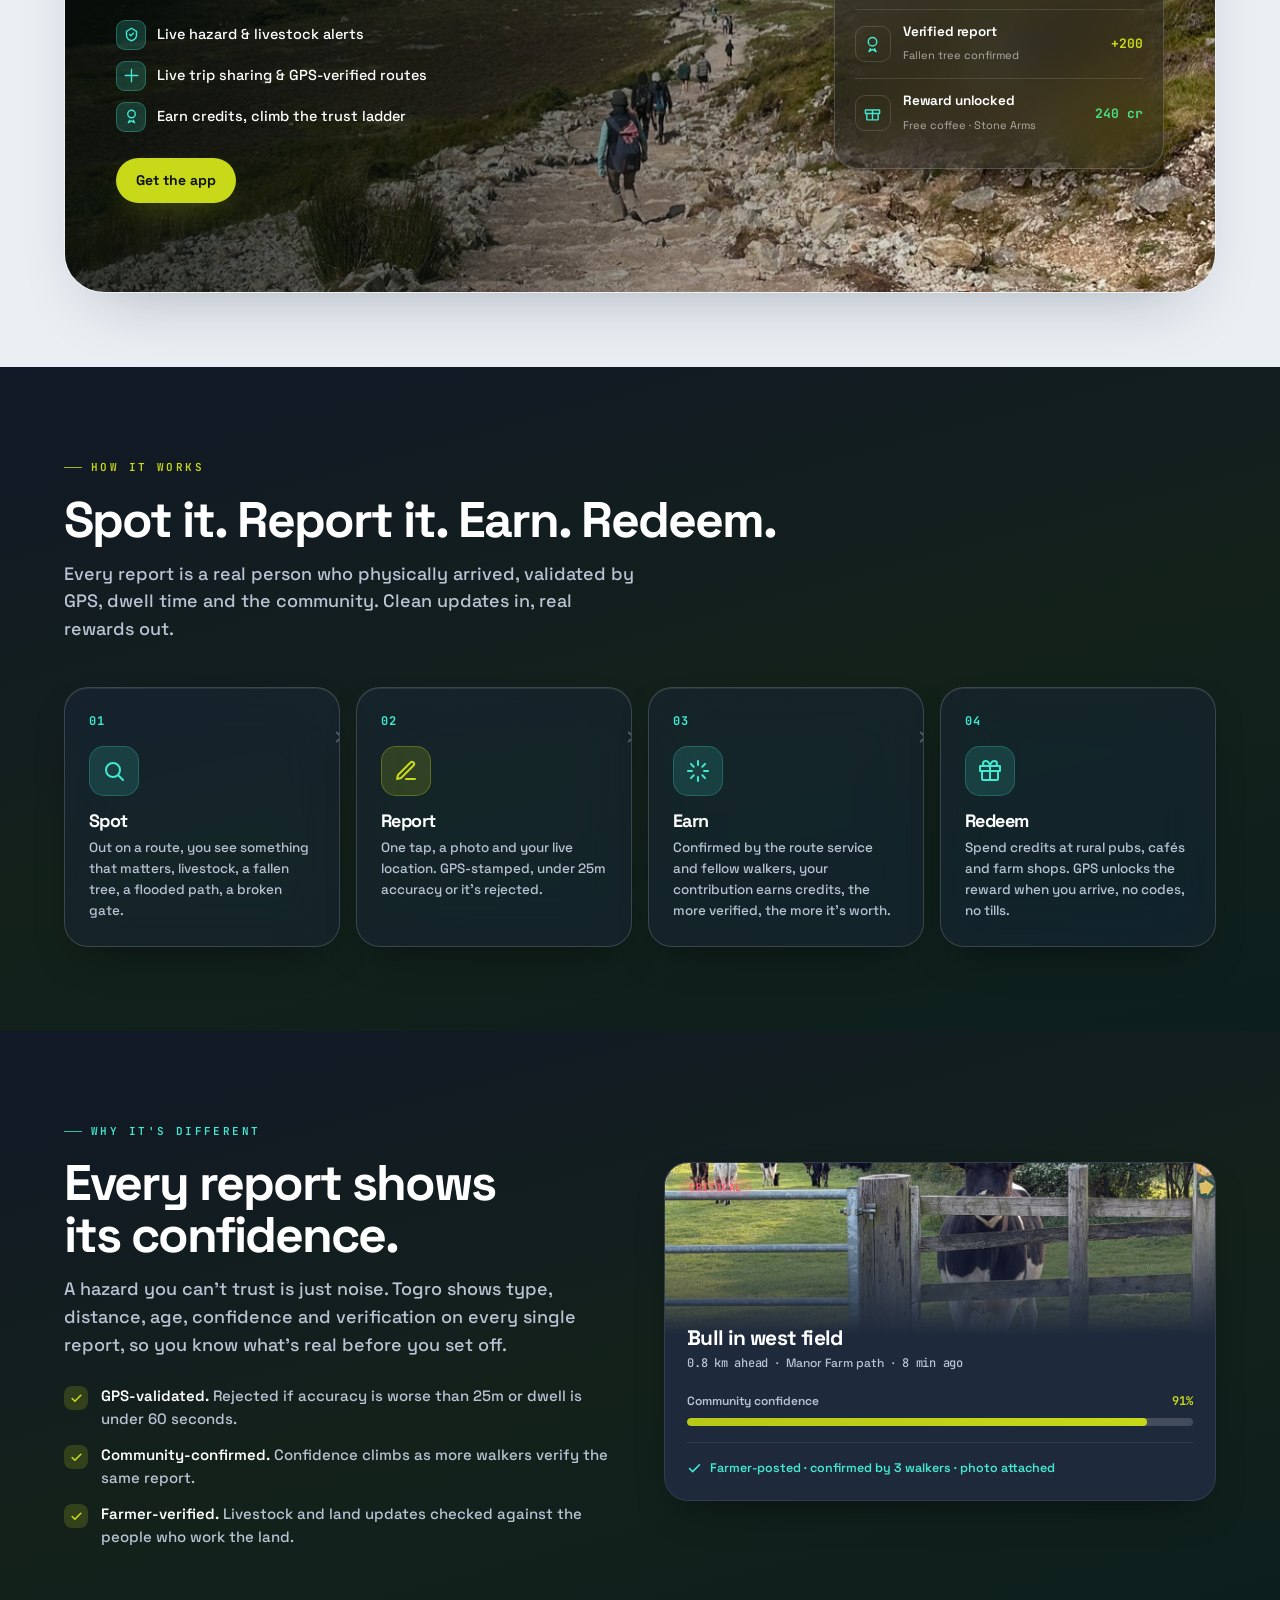
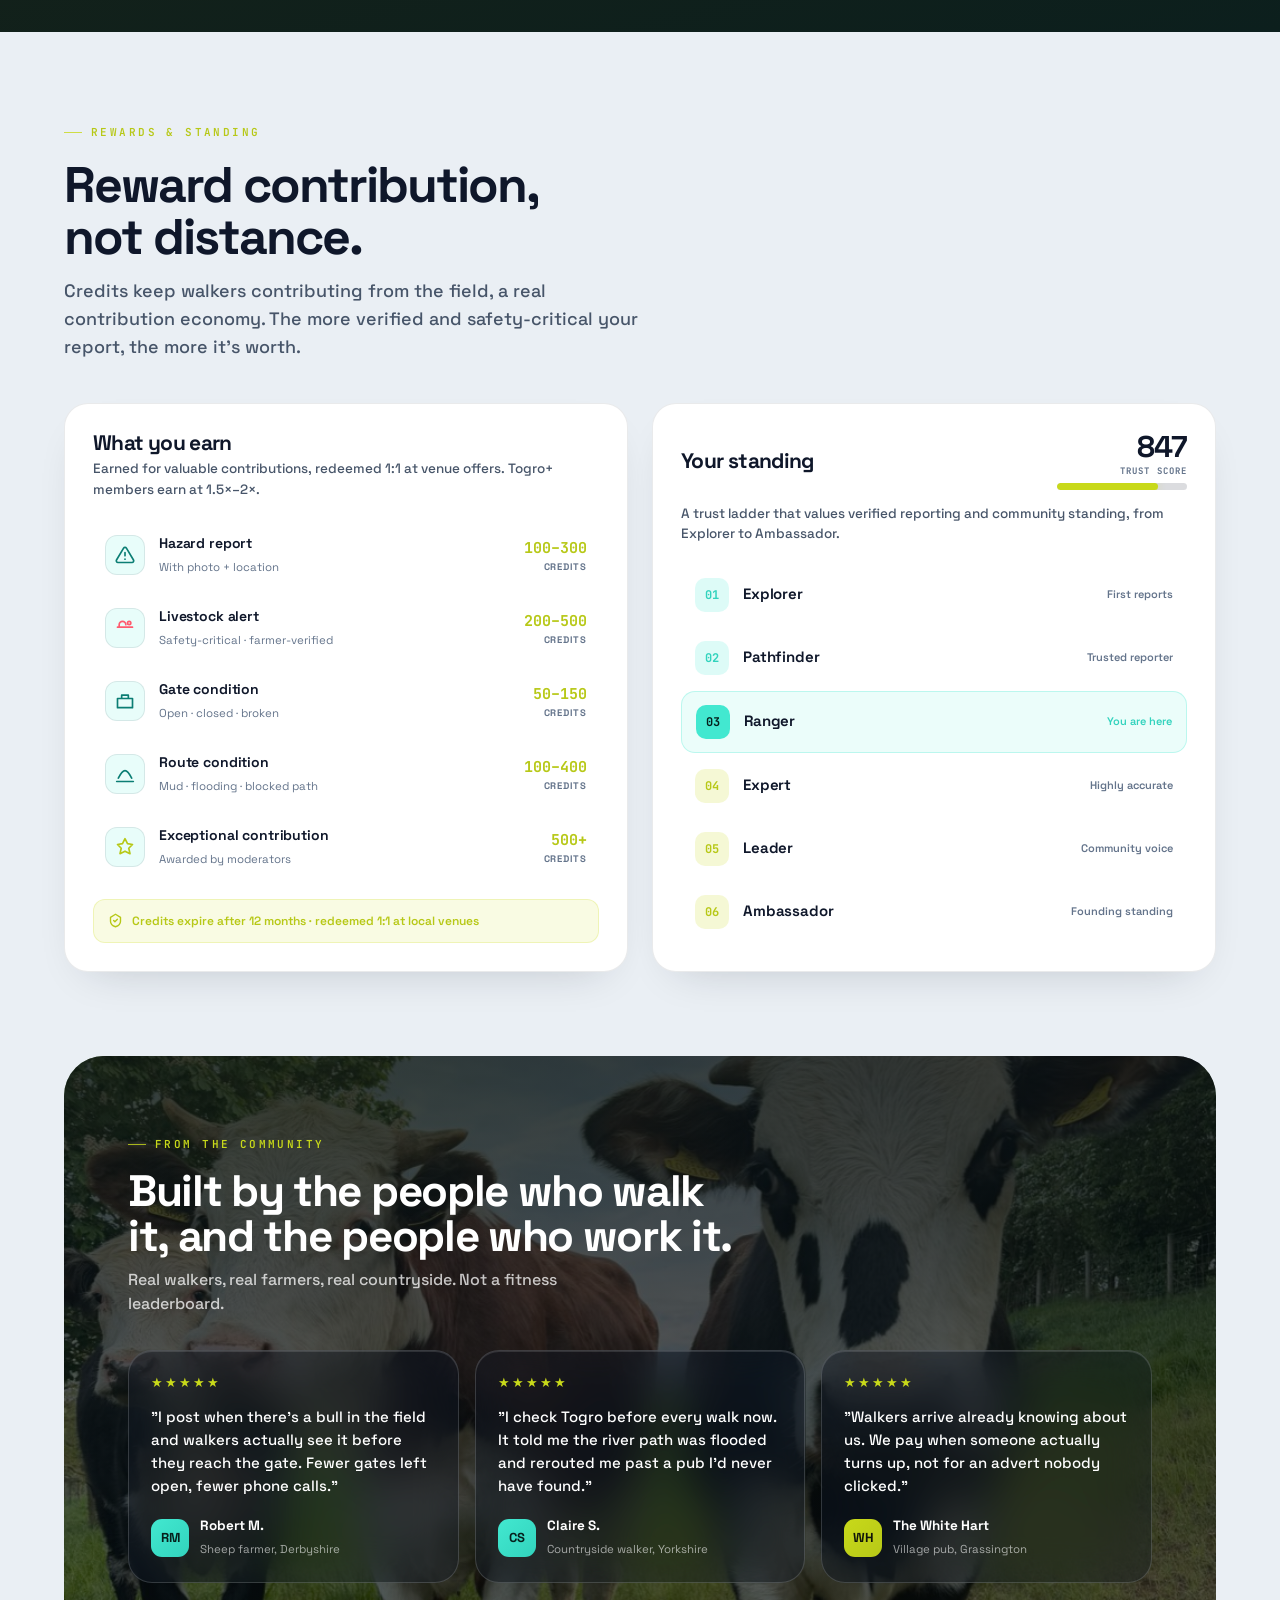
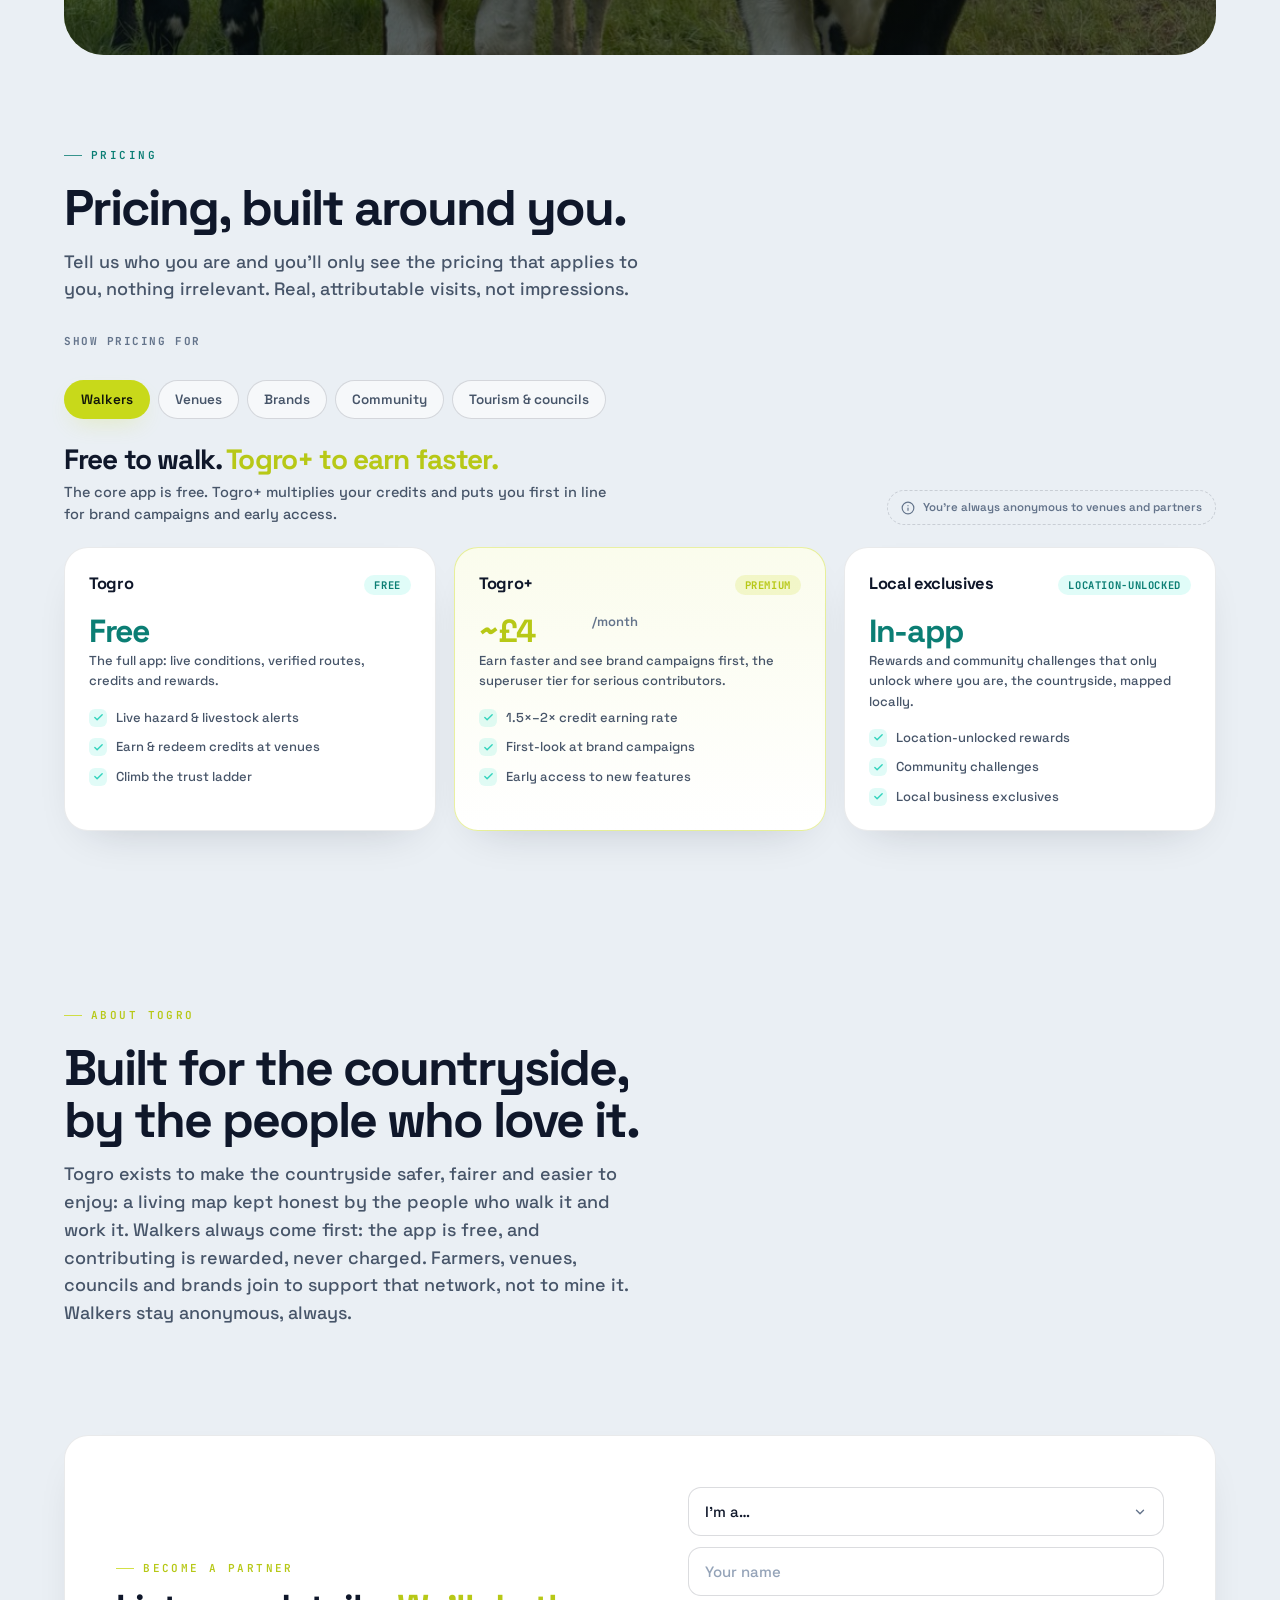
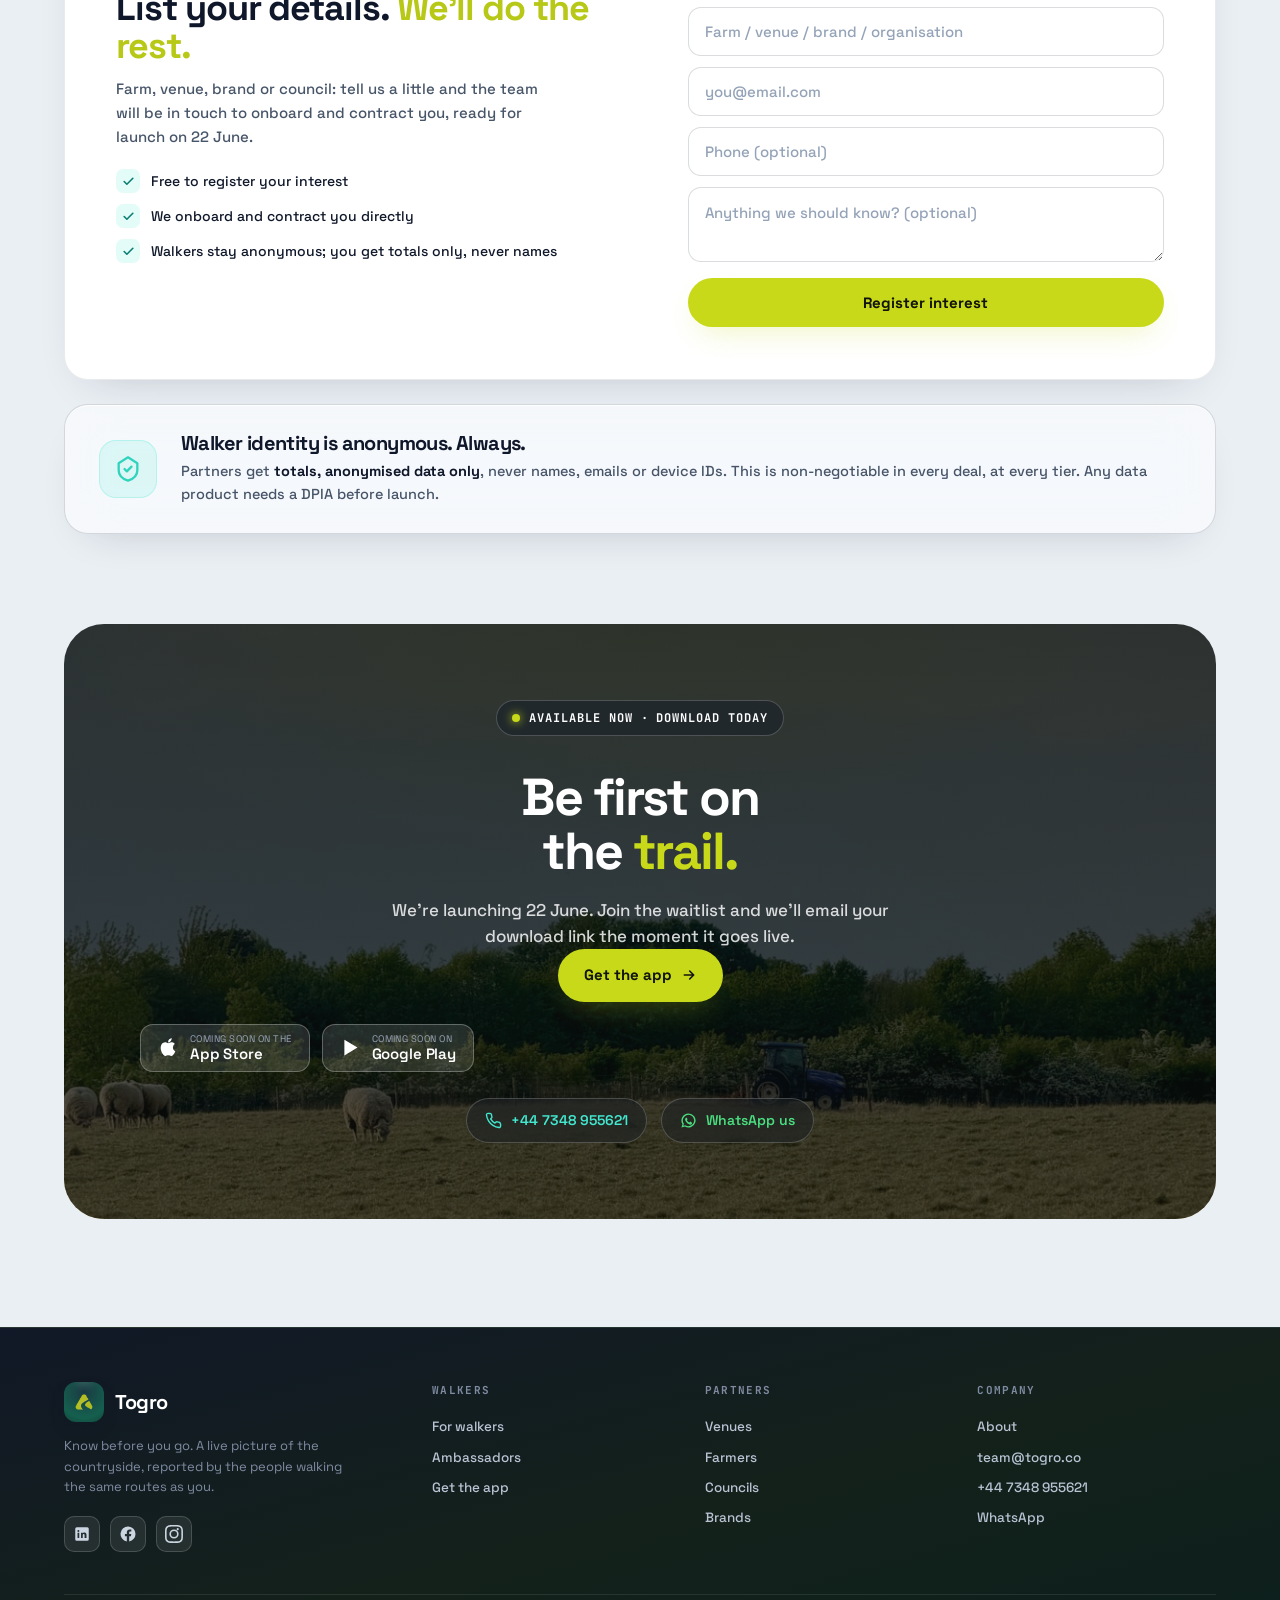
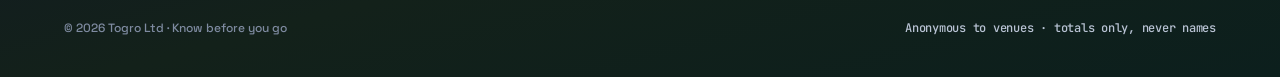
==== commit 9b7beaf3: "Add LinkedIn, Facebook and Instagram icons to the footer across all pages Co-Authored-By: Claude Opu" ====
--- a/index.html
+++ b/index.html
@@ -532,7 +532,7 @@
 </section>
 
 <!-- ════════════════ FOOTER ════════════════ -->
-<footer class="invert"><div class="wrap"><div class="foot-grid"><div class="foot-brand"><div class="brand"><span class="mk"><img src="images/logo-badge.png" alt="Togro logo"></span>Togro</div><p>Know before you go. A live picture of the countryside, reported by the people walking the same routes as you.</p></div><div class="foot-col"><h5>Walkers</h5><a href="/">For walkers</a><a href="ambassadors">Ambassadors</a><a href="/#cta" class="wl-cta">Join the waitlist</a></div><div class="foot-col"><h5>Partners</h5><a href="business">Venues</a><a href="farmers">Farmers</a><a href="councils">Councils</a><a href="brands">Brands</a></div><div class="foot-col"><h5>Company</h5><a href="about">About</a><a href="mailto:team@togro.co">team@togro.co</a><a href="tel:+447348955621">+44 7348 955621</a><a href="https://wa.me/447348955621">WhatsApp</a></div></div><div class="foot-bottom"><span>&copy; 2026 Togro Ltd &middot; Know before you go</span><span class="mono">Anonymous to venues &middot; totals only, never names</span></div></div></footer>
+<footer class="invert"><div class="wrap"><div class="foot-grid"><div class="foot-brand"><div class="brand"><span class="mk"><img src="images/logo-badge.png" alt="Togro logo"></span>Togro</div><p>Know before you go. A live picture of the countryside, reported by the people walking the same routes as you.</p><div class="foot-social"><a href="https://www.linkedin.com/company/togro" target="_blank" rel="noopener" aria-label="Togro on LinkedIn"><svg width="18" height="18" viewBox="0 0 24 24" aria-hidden="true"><path d="M19 3a2 2 0 0 1 2 2v14a2 2 0 0 1-2 2H5a2 2 0 0 1-2-2V5a2 2 0 0 1 2-2zM8.34 17.34V10.4H6.03v6.94zM7.18 9.4a1.34 1.34 0 1 0 0-2.68 1.34 1.34 0 0 0 0 2.68zM18 17.34v-3.8c0-2.03-.43-3.6-2.8-3.6-1.14 0-1.9.62-2.22 1.21h-.03V10.4H10.7v6.94h2.3v-3.44c0-.9.18-1.78 1.3-1.78 1.12 0 1.13 1.04 1.13 1.84v3.38z"/></svg></a><a href="https://www.facebook.com/togro" target="_blank" rel="noopener" aria-label="Togro on Facebook"><svg width="18" height="18" viewBox="0 0 24 24" aria-hidden="true"><path d="M22 12a10 10 0 1 0-11.56 9.88v-6.99H7.9V12h2.54V9.8c0-2.5 1.49-3.89 3.78-3.89 1.09 0 2.24.2 2.24.2v2.46h-1.26c-1.24 0-1.63.77-1.63 1.56V12h2.78l-.44 2.89h-2.34v6.99A10 10 0 0 0 22 12z"/></svg></a><a href="https://www.instagram.com/togro" target="_blank" rel="noopener" aria-label="Togro on Instagram"><svg width="18" height="18" viewBox="0 0 24 24" aria-hidden="true"><path d="M12 2.16c3.2 0 3.58.01 4.85.07 1.17.05 1.8.25 2.23.41.56.22.96.48 1.38.9.42.42.68.82.9 1.38.16.42.36 1.06.41 2.23.06 1.27.07 1.65.07 4.85s-.01 3.58-.07 4.85c-.05 1.17-.25 1.8-.41 2.23-.22.56-.48.96-.9 1.38-.42.42-.82.68-1.38.9-.42.16-1.06.36-2.23.41-1.27.06-1.65.07-4.85.07s-3.58-.01-4.85-.07c-1.17-.05-1.8-.25-2.23-.41a3.7 3.7 0 0 1-1.38-.9 3.7 3.7 0 0 1-.9-1.38c-.16-.42-.36-1.06-.41-2.23C2.17 15.58 2.16 15.2 2.16 12s.01-3.58.07-4.85c.05-1.17.25-1.8.41-2.23.22-.56.48-.96.9-1.38.42-.42.82-.68 1.38-.9.42-.16 1.06-.36 2.23-.41C8.42 2.17 8.8 2.16 12 2.16zM12 0C8.74 0 8.33.01 7.05.07 5.78.13 4.9.33 4.14.63a5.8 5.8 0 0 0-2.1 1.37A5.8 5.8 0 0 0 .63 4.14C.33 4.9.13 5.78.07 7.05.01 8.33 0 8.74 0 12s.01 3.67.07 4.95c.06 1.27.26 2.15.56 2.91a5.8 5.8 0 0 0 1.37 2.1 5.8 5.8 0 0 0 2.1 1.37c.76.3 1.64.5 2.91.56C8.33 23.99 8.74 24 12 24s3.67-.01 4.95-.07c1.27-.06 2.15-.26 2.91-.56a5.8 5.8 0 0 0 2.1-1.37 5.8 5.8 0 0 0 1.37-2.1c.3-.76.5-1.64.56-2.91.06-1.28.07-1.69.07-4.95s-.01-3.67-.07-4.95c-.06-1.27-.26-2.15-.56-2.91a5.8 5.8 0 0 0-1.37-2.1A5.8 5.8 0 0 0 19.86.63c-.76-.3-1.64-.5-2.91-.56C15.67.01 15.26 0 12 0zm0 5.84A6.16 6.16 0 1 0 18.16 12 6.16 6.16 0 0 0 12 5.84zm0 10.16A4 4 0 1 1 16 12a4 4 0 0 1-4 4zm6.4-10.4a1.44 1.44 0 1 1-1.44-1.44 1.44 1.44 0 0 1 1.44 1.44z"/></svg></a></div></div><div class="foot-col"><h5>Walkers</h5><a href="/">For walkers</a><a href="ambassadors">Ambassadors</a><a href="/#cta" class="wl-cta">Join the waitlist</a></div><div class="foot-col"><h5>Partners</h5><a href="business">Venues</a><a href="farmers">Farmers</a><a href="councils">Councils</a><a href="brands">Brands</a></div><div class="foot-col"><h5>Company</h5><a href="about">About</a><a href="mailto:team@togro.co">team@togro.co</a><a href="tel:+447348955621">+44 7348 955621</a><a href="https://wa.me/447348955621">WhatsApp</a></div></div><div class="foot-bottom"><span>&copy; 2026 Togro Ltd &middot; Know before you go</span><span class="mono">Anonymous to venues &middot; totals only, never names</span></div></div></footer>
 
 <script>
 (function(){
--- a/styles.css
+++ b/styles.css
@@ -497,6 +497,10 @@
 .foot-bottom{margin-top:42px;padding-top:24px;border-top:1px solid var(--line);display:flex;justify-content:space-between;
   align-items:center;gap:16px;flex-wrap:wrap;font-size:12px;color:var(--text-3);font-weight:500}
 .foot-bottom .mono{color:var(--text-2)}
+.foot-social{display:flex;gap:10px;margin-top:18px}
+.foot-social a{width:36px;height:36px;border-radius:10px;display:grid;place-items:center;background:rgba(255,255,255,.08);border:1px solid rgba(255,255,255,.16);color:#cbd5e1;transition:background .2s,color .2s,border-color .2s}
+.foot-social a:hover{background:var(--lime);color:#10140A;border-color:var(--lime)}
+.foot-social svg{width:18px;height:18px;fill:currentColor}
 
 /* ════════════════ PARTNER SIGN-UP ════════════════ */
 .psignup{padding:24px 0 6px}
